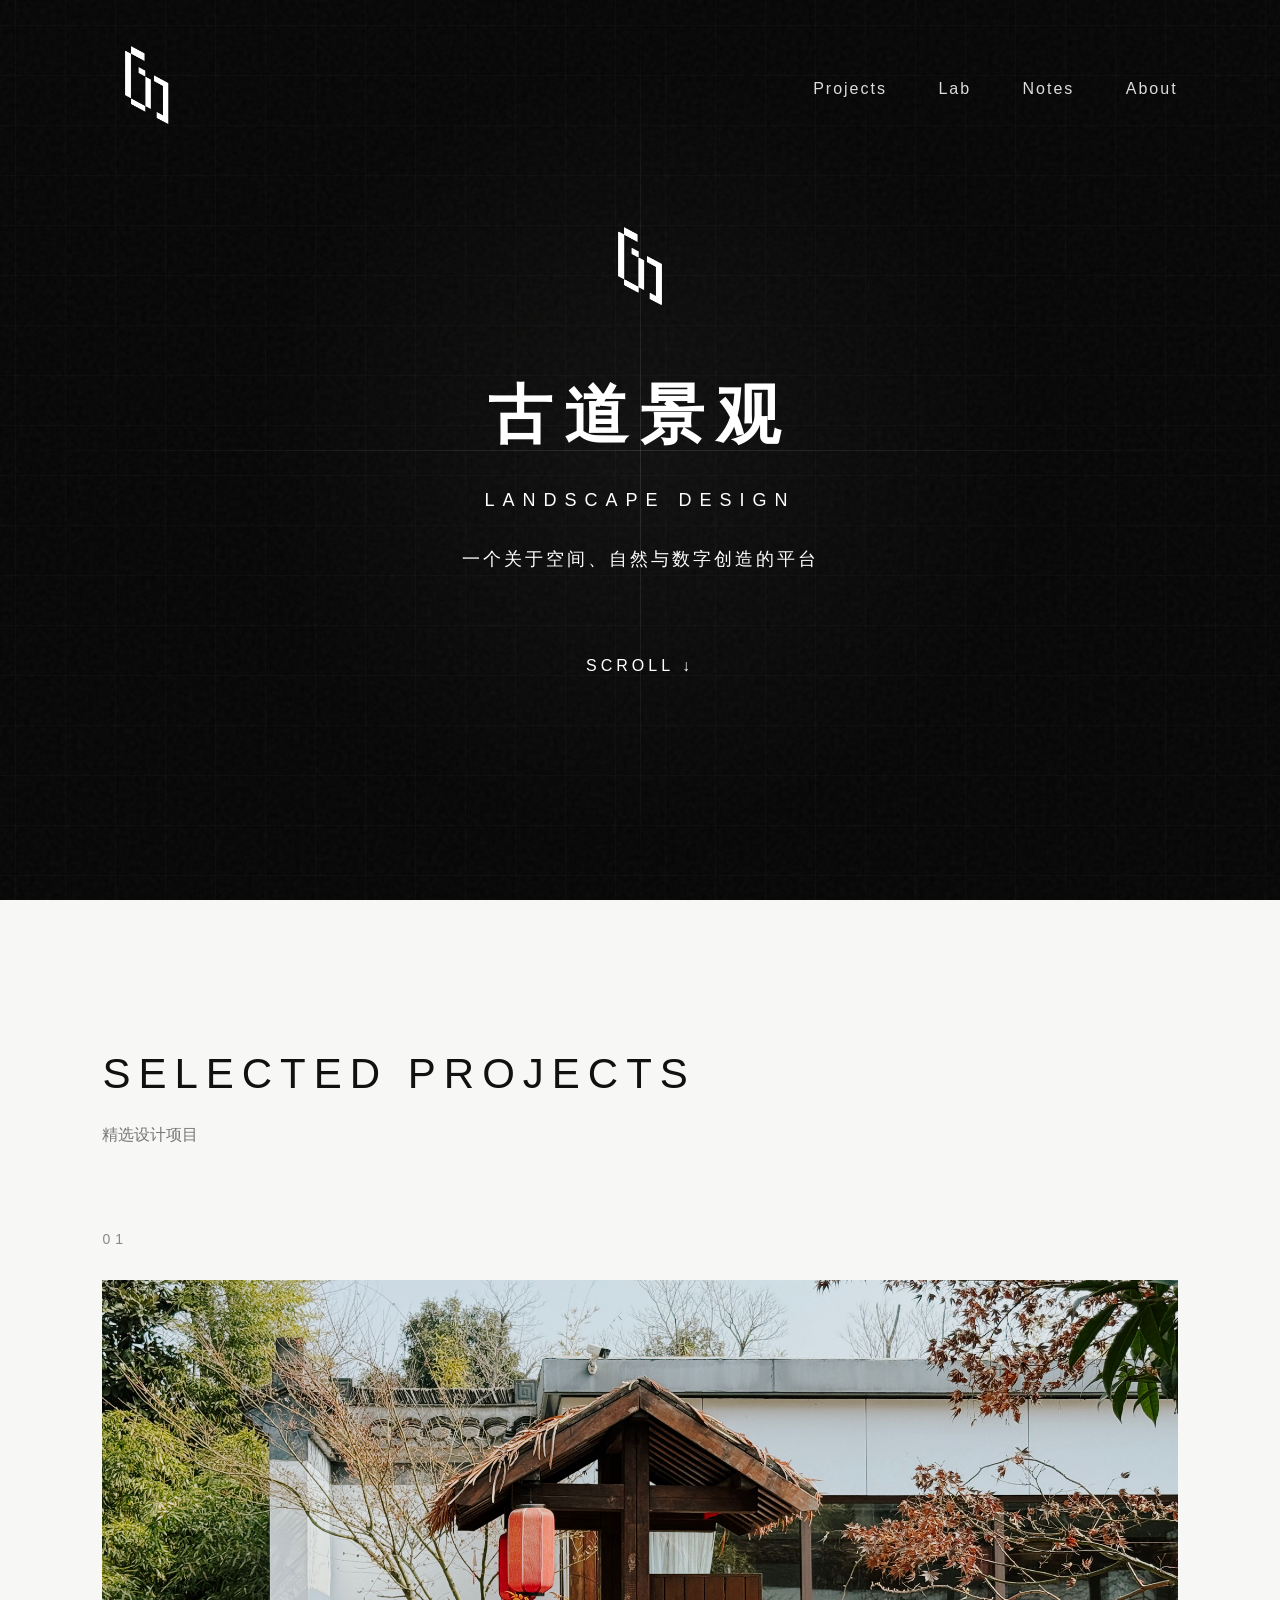
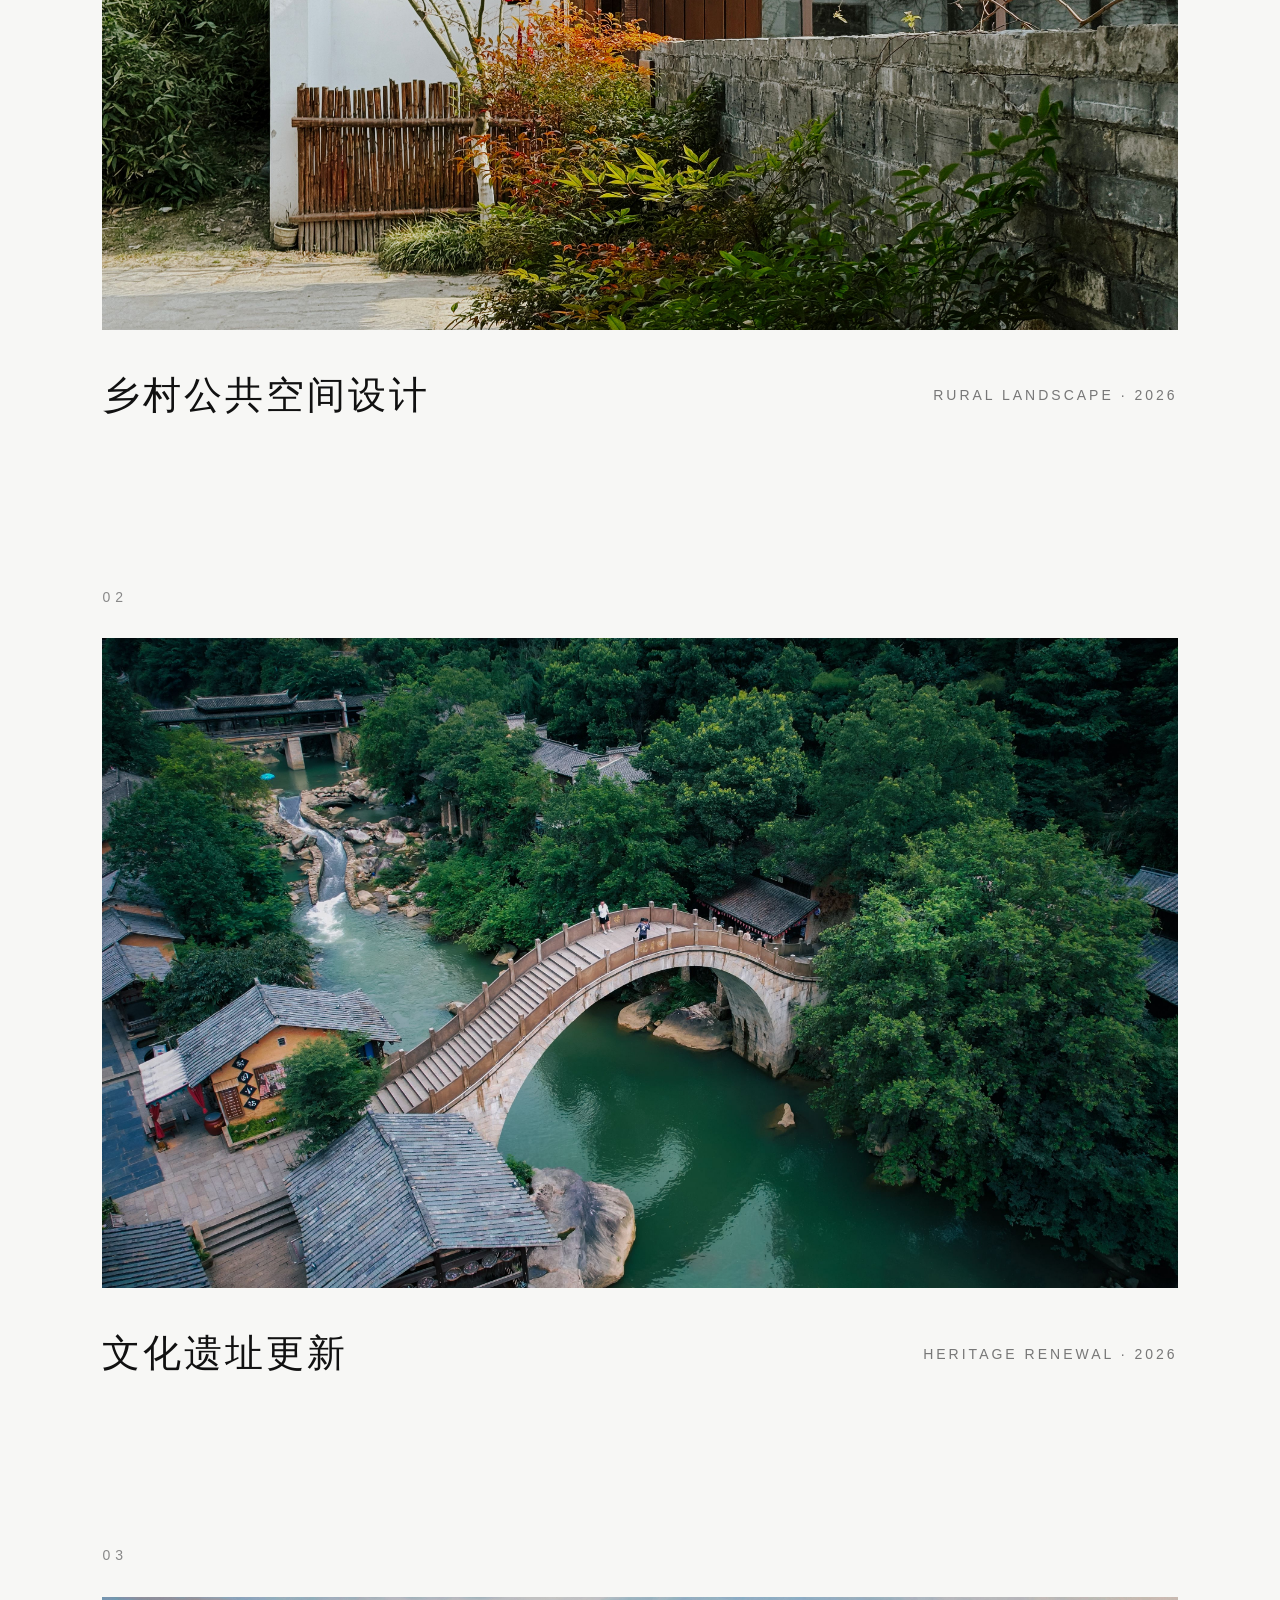
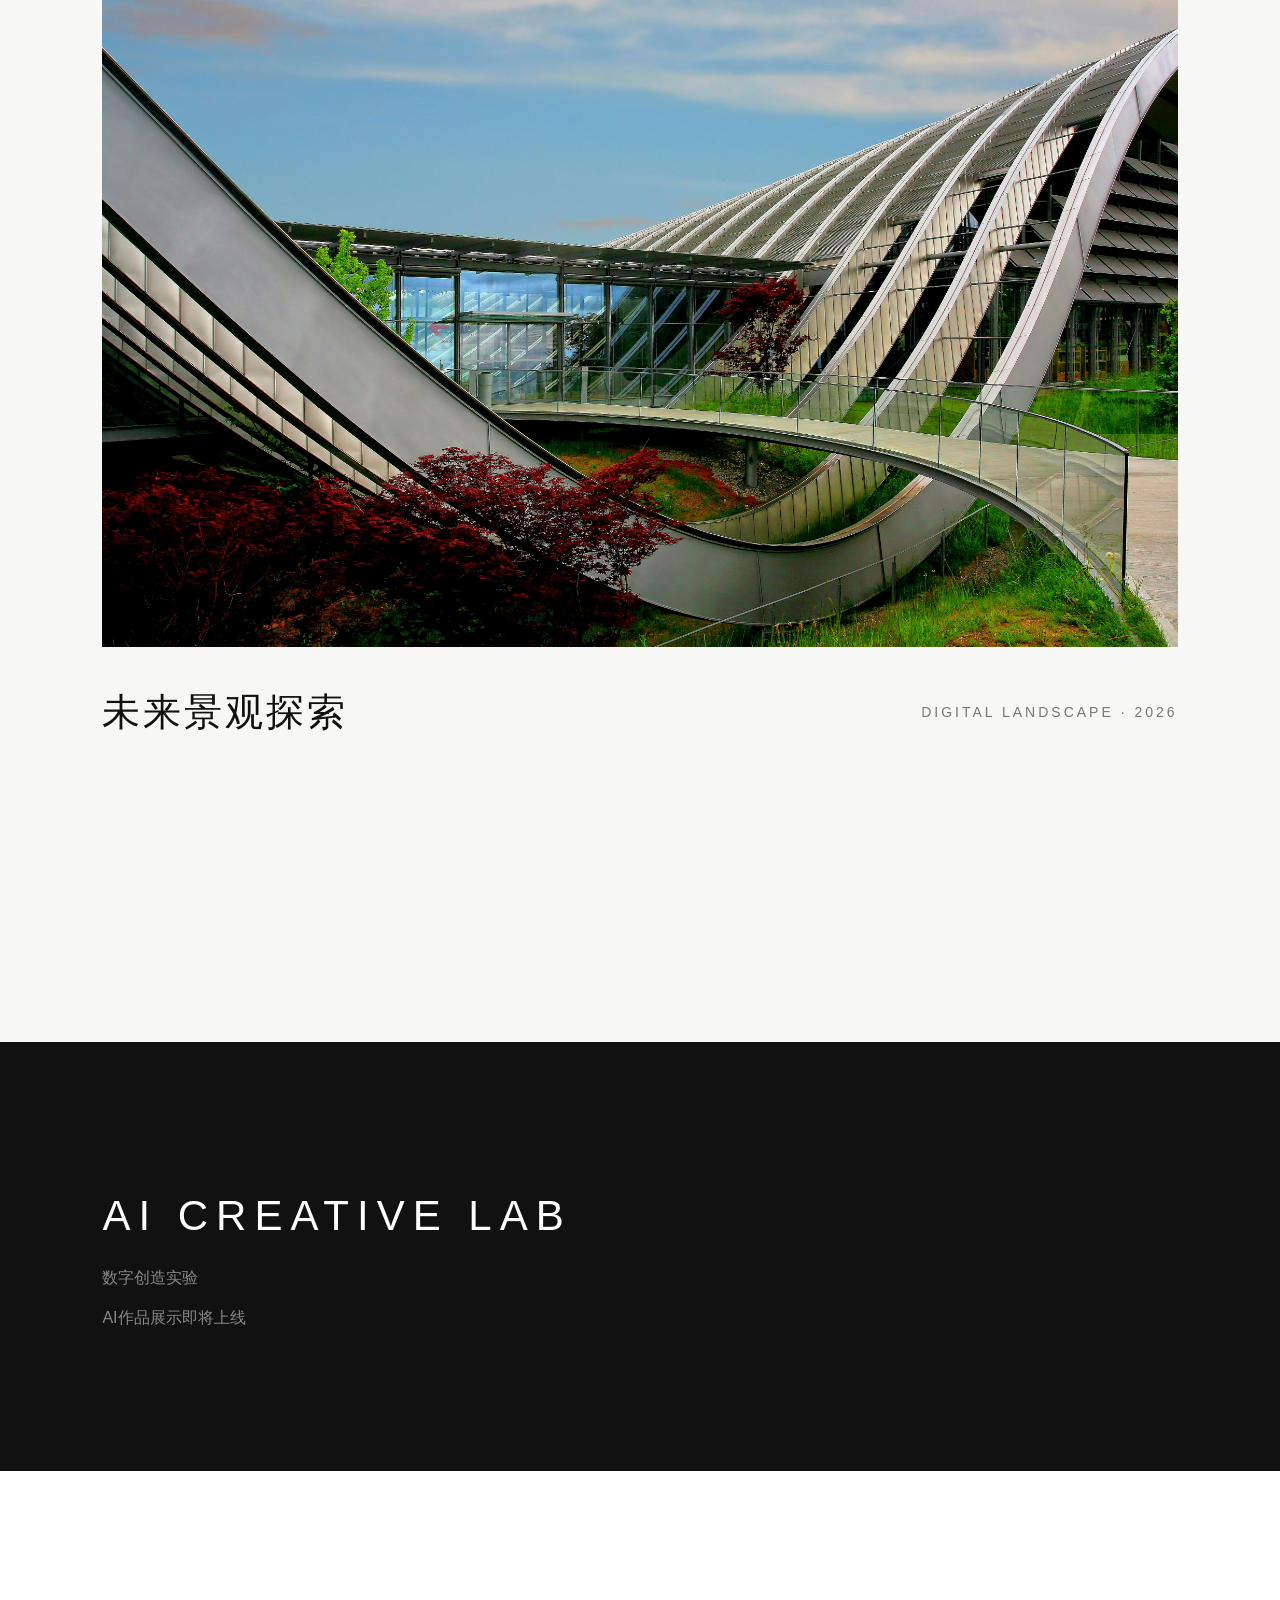
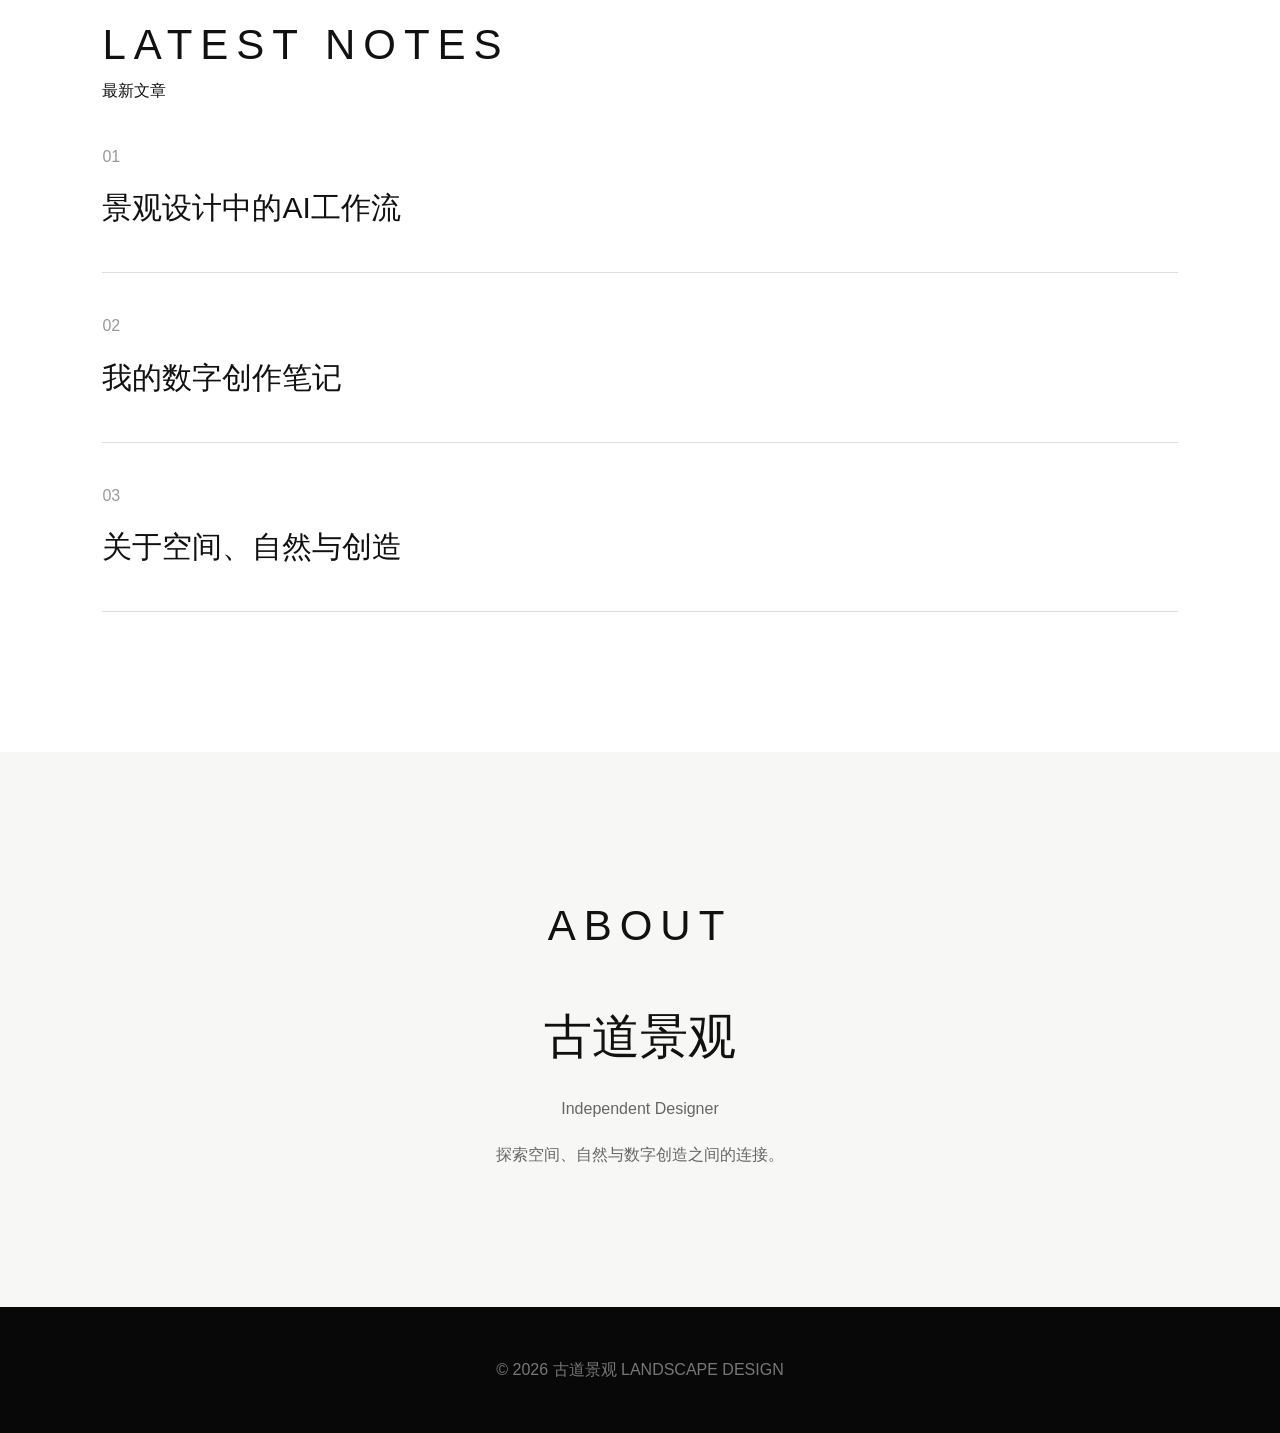
==== index.html @ bac1fa2c "Add files via upload" ====
<!DOCTYPE html>
<html lang="zh-CN">

<head>

<meta charset="UTF-8">
<meta name="viewport" content="width=device-width, initial-scale=1.0">

<title>古道景观 | LANDSCAPE DESIGN</title>

<meta name="description" content="一个关于空间、自然与数字创造的平台">

<link rel="stylesheet" href="style.css">

</head>


<body>


<header class="top-nav" id="navbar">

<div class="logo-small">
<img src="assets/logo.png">
</div>


<nav>

<a href="#projects">
Projects
</a>

<a href="#lab">
Lab
</a>

<a href="#blog">
Notes
</a>

<a href="#about">
About
</a>

</nav>

</header>



<!-- 首页 -->

<section class="hero">


<div class="hero-bg">
    <!-- 增加两条代表“空间尺度与建筑图纸”的极细十字对齐线 -->
    <div class="arch-line-x"></div>
    <div class="arch-line-y"></div>
</div>


<div class="hero-content">


<img class="hero-logo"
src="assets/logo.png">


<h1>
古道景观
</h1>


<div class="english">
LANDSCAPE DESIGN
</div>


<p>
一个关于空间、自然与数字创造的平台
</p>


<div class="scroll">
SCROLL ↓
</div>


</div>


</section>





<!-- 项目 -->


<section class="projects" id="projects">


<div class="title">

<h2>
SELECTED PROJECTS
</h2>

<p>
精选设计项目
</p>

</div>



<div class="project-list">



<!-- 项目01 -->

<div class="project">


<div class="project-number">

01

</div>



<div class="project-image">

<img src="assets/project01.jpg">

</div>



<div class="project-info">


<h3>
乡村公共空间设计
</h3>


<p>
RURAL LANDSCAPE · 2026
</p>


</div>


</div>






<!-- 项目02 -->


<div class="project">


<div class="project-number">

02

</div>



<div class="project-image">

<img src="assets/project02.jpg">

</div>



<div class="project-info">


<h3>
文化遗址更新
</h3>


<p>
HERITAGE RENEWAL · 2026
</p>


</div>


</div>







<!-- 项目03 -->


<div class="project">


<div class="project-number">

03

</div>



<div class="project-image">

<img src="assets/project03.jpg">

</div>



<div class="project-info">


<h3>
未来景观探索
</h3>


<p>
DIGITAL LANDSCAPE · 2026
</p>


</div>


</div>



</div>


</section>







<!-- AI -->


<section class="lab reveal" id="lab">


<h2>
AI CREATIVE LAB
</h2>


<p>
数字创造实验
</p>



<div class="gallery">

<p>
AI作品展示即将上线
</p>

</div>



</section>








<!-- BLOG -->


<section class="blog reveal" id="blog">


<h2>
LATEST NOTES
</h2>


<p>
最新文章
</p>




<div class="post">

<span>
01
</span>

<h3>
景观设计中的AI工作流
</h3>

</div>





<div class="post">

<span>
02
</span>

<h3>
我的数字创作笔记
</h3>

</div>





<div class="post">

<span>
03
</span>

<h3>
关于空间、自然与创造
</h3>

</div>



</section>










<!-- ABOUT -->


<section class="about reveal" id="about">


<h2>
ABOUT
</h2>


<h3>
古道景观
</h3>


<p>
Independent Designer
</p>


<p>
探索空间、自然与数字创造之间的连接。
</p>


</section>







<footer>

© 2026 古道景观 LANDSCAPE DESIGN

</footer>





<script src="script.js"></script>


</body>


</html>
---- style.css ----
*{
margin:0;
padding:0;
box-sizing:border-box;
}


body{

font-family:
"Helvetica Neue",
"Arial",
"Microsoft YaHei",
sans-serif;

color:#111;

line-height:1.6;

}



/* =====================
导航
===================== */


.top-nav{

position:fixed;

top:0;
left:0;

width:100%;

padding:40px 8%;

display:flex;

justify-content:space-between;

align-items:center;

z-index:1000;

transition:.4s ease;

}


.logo-small img{

width:90px;

filter:invert(1);

}


.top-nav nav a{
    color: #ddd;
    text-decoration: none;
    margin-left: 45px;
    font-size: 16px; /* 将字号从 13px 放大到了 16px */
    letter-spacing: 2px; /* 字号变大后，稍微收紧一点字间距会更协调 */
    transition: all 0.3s ease; /* 新增：让颜色切换有一个平滑的过渡动画 */
}

/* 顶部透明背景下的悬停效果 */
.top-nav nav a:hover{
    color: white;
    text-shadow: 0 0 10px rgba(255, 255, 255, 0.6); /* 新增：增加一点轻微的发光效果，让悬停更加明显 */
}

/* === 新增：当前所在版块的高亮样式 === */
.top-nav nav a.active {
    color: white;
    font-weight: 600;
}

/* 当导航栏变成毛玻璃白色背景时，高亮文字需变成深色 */
.top-nav.scrolled nav a.active {
    color: #111;
}
/* ================================ */


/* 滚动玻璃 */
.top-nav.scrolled{
    background: rgba(255,255,255,.75);
    backdrop-filter: blur(15px);
    -webkit-backdrop-filter: blur(15px);
    padding-top: 20px;
    padding-bottom: 20px;
    box-shadow: 0 5px 20px rgba(0,0,0,.08);
}

.top-nav.scrolled .logo-small img{
    filter: none;
}

/* 滚动后（毛玻璃背景）的默认文字颜色 */
.top-nav.scrolled nav a{
    color: #666; /* 稍微调浅一点，为悬停留出对比空间 */
}

/* 新增：滚动后（毛玻璃背景）的专属悬停颜色 */
.top-nav.scrolled nav a:hover{
    color: #000; /* 悬停时变成纯黑色，对比强烈 */
}




/* =====================
Hero
===================== */


.hero{

height:100vh;

position:relative;

display:flex;

align-items:center;

justify-content:center;

text-align:center;

overflow:hidden;

color:white;

}



/* =====================
Hero 背景 (Apple Pro 极简黑质感)
===================== */

.hero-bg {
    position: absolute;
    width: 100%;
    height: 100%;
    background-color: #050505; /* 极其深邃的黑灰底色 */
    
    /* 细线空间网格：极淡的背景坐标网格 */
    background-image: 
        linear-gradient(rgba(255, 255, 255, 0.02) 1px, transparent 1px),
        linear-gradient(90deg, rgba(255, 255, 255, 0.02) 1px, transparent 1px);
    background-size: 50px 50px; 
    background-position: center center;
    z-index: 1;
    overflow: hidden;
}

/* 极淡的噪点纹理 */
.hero-bg::before {
    content: "";
    position: absolute;
    inset: 0;
    background-image: url("data:image/svg+xml,%3Csvg viewBox='0 0 200 200' xmlns='http://www.w3.org/2000/svg'%3E%3Cfilter id='noiseFilter'%3E%3CfeTurbulence type='fractalNoise' baseFrequency='0.85' numOctaves='3' stitchTiles='stitch'/%3E%3C/filter%3E%3Crect width='100%25' height='100%25' filter='url(%23noiseFilter)'/%3E%3C/svg%3E");
    opacity: 0.05; 
    z-index: 2;
    pointer-events: none;
}

/* 极慢的光晕移动 */
.hero-bg::after {
    content: "";
    position: absolute;
    width: 100%;
    height: 100%;
    top: 0;
    left: 0;
    background: radial-gradient(circle at 50% 50%, rgba(255, 255, 255, 0.04), transparent 50%);
    z-index: 3;
    pointer-events: none;
    animation: slowLight 18s ease-in-out infinite alternate;
}

/* 建筑图纸的细线 (横线) */
.arch-line-x {
    position: absolute;
    width: 100%;
    height: 1px;
    top: 50%;
    left: 0;
    background: linear-gradient(90deg, transparent, rgba(255,255,255,0.12) 50%, transparent);
    z-index: 4;
    animation: lineGlow 8s ease-in-out infinite alternate;
}

/* 建筑图纸的细线 (竖线) */
.arch-line-y {
    position: absolute;
    width: 1px;
    height: 100%;
    top: 0;
    left: 50%;
    background: linear-gradient(180deg, transparent, rgba(255,255,255,0.12) 50%, transparent);
    z-index: 4;
    animation: lineGlow 8s ease-in-out infinite alternate-reverse;
}

/* 动画：光晕的缓慢呼吸与位移 */
@keyframes slowLight {
    0% { transform: scale(1) translate(-2%, -2%); opacity: 0.8; }
    100% { transform: scale(1.3) translate(2%, 2%); opacity: 1; }
}

/* 动画：十字线的微微闪烁 */
@keyframes lineGlow {
    0% { opacity: 0.2; }
    100% { opacity: 1; }
}


/* =====================
下面是你原本保留的文字和内容样式 (原封不动)
===================== */

.hero-content {
    position: relative;
    z-index: 10; /* 这里我稍微把层级调高到了10，确保文字一定在网格和十字线上方 */
}

.hero-logo {
    width: 90px;
    margin-bottom: 25px;
    filter: brightness(0) invert(1);
    animation: fadeUp 1.5s ease;
}

.hero h1 {
    font-size: 64px;
    letter-spacing: 12px;
    margin: 20px 0;
    animation: fadeUp 1.5s ease .3s both;
}

.english {
    font-size: 18px;
    letter-spacing: 8px;
    animation: fadeUp 1.5s ease .6s both;
}

.hero p {
    font-size: 18px;
    letter-spacing: 3px;
    margin-top: 30px;
    animation: fadeUp 1.5s ease .9s both;
}

.scroll {
    margin-top: 80px;
    letter-spacing: 4px;
    animation: fadeUp 1.5s ease 1.2s both;
}



@keyframes fadeUp{

from{

opacity:0;

transform:translateY(40px);

}

to{

opacity:1;

transform:translateY(0);

}

}





/* =====================
项目
===================== */

.projects{
background:#f7f7f5;
padding:140px 8%;
}

.title{
margin-bottom:80px;
}

.title h2{
font-size:42px;
font-weight:300;
letter-spacing:8px;
}

.title p{
margin-top:15px;
color:#777;
}

/* 单列高级作品展示 */

.project-list{
display:block;
}

.project{
margin-bottom:160px;
overflow:hidden;
}

.project-number{
font-size:14px;
letter-spacing:5px;
color:#888;
margin-bottom:30px;
}

/* 
💡 修改：滚动浮现动画现在应用于图片的父容器 `.project-image`，
不再直接应用于 `img`。这能让动画逻辑分开。
*/
.project-image{
height:650px;
overflow:hidden;
border-radius:0; /* 保持硬朗的设计，如果需要丝滑边缘可以加比如 8px */
/* 安全动画初始状态（从下浮现） */
transform:translateY(40px);
/* 滚动进入浮现的过渡时间，可以保持 1s */
transition:transform 1s ease;
}

/* 
💡 核心新增：专门用于鼠标悬停放大的图片设置
*/
.project-image img {
width: 100%;
height: 100%;
object-fit: cover;
display: block;
/* 用于鼠标悬停放大的默认状态 */
transform: scale(1);
/* 
🔥 丝滑的关键在这里：
1. 使用 0.4s 的过渡时间，比滚动动画快，更符合交互感。
2. cubic-bezier(0.16, 1, 0.3, 1) 是一个非常平滑、优雅的贝塞尔曲线，
移入和移出时都会应用这个丝滑的过渡。
*/
transition: transform 0.4s cubic-bezier(0.16, 1, 0.3, 1);
}

/* 
💡 修改：鼠标移入效果。专门用于放大图片，不改变 translateY 状态。
*/
.project:hover .project-image img {
/* 将稍微放大倍数从 1.05 增加到 1.1，让效果更清晰且依然优雅 */
transform: scale(1.1);
}

.project-info{
margin-top:35px;
display:flex;
justify-content:space-between;
align-items:center;
}

.project-info h3{
font-size:38px;
font-weight:300;
letter-spacing:3px;
/* 动画 */
opacity:0;
transform:translateY(30px);
transition:all .8s ease .2s;
}

.project-info p{
font-size:14px;
letter-spacing:3px;
color:#777;
/* 动画 */
opacity:0;
transform:translateY(20px);
transition:all .8s ease .4s;
}

/* 
💡 修改：滚动出现动画，现在应用于父级图片容器 `.project-image`
*/
.project.show .project-image {
transform:translateY(0);
}

.project.show h3,
.project.show p{
opacity:1;
transform:translateY(0);
}





/* =====================
AI
===================== */


.lab{

background:#111;

color:white;

padding:140px 8%;

}



.lab h2,
.blog h2,
.about h2{

font-size:42px;

font-weight:300;

letter-spacing:8px;

}


.lab p{

color:#888;

margin-top:15px;

}




/* =====================
BLOG
===================== */


.blog{

padding:140px 8%;

}


.post {
    padding: 40px 0;
    border-bottom: 1px solid #ddd;
    transition: all 0.4s cubic-bezier(0.16, 1, 0.3, 1); /* 添加顺滑的过渡效果 */
    cursor: pointer;
    position: relative;
}

/* 鼠标悬停时的整体效果：轻微右移、背景变灰、底边框加深 */
.post:hover {
    padding-left: 25px;
    background: #fafafa;
    border-bottom-color: #111; 
}

.post span {
    color: #999;
    transition: color 0.3s ease;
}

.post h3 {
    margin-top: 15px;
    font-size: 30px;
    font-weight: 300;
    transition: all 0.3s ease;
}

/* 悬停时数字和标题的颜色加深，标题产生轻微位移 */
.post:hover span {
    color: #111;
}

.post:hover h3 {
    color: #333;
    transform: translateX(5px);
}



/* =====================
ABOUT
===================== */


.about{

background:#f7f7f5;

padding:140px 20px;

text-align:center;

}



.about h3{

margin-top:40px;

font-size:48px;

font-weight:300;

}



.about p{

margin-top:20px;

color:#666;

}





footer{

background:#080808;

color:#777;

padding:50px;

text-align:center;

}






/* =====================
手机
===================== */


@media(max-width:900px){


.top-nav{

padding:25px 5%;

}


.top-nav nav a{

margin-left:15px;

}


.project-image{

height:400px;

}



.project-info{

display:block;

}



.project-info h3{

font-size:28px;

margin-bottom:15px;

}



.hero h1{

font-size:38px;

}


.title h2,
.lab h2,
.blog h2,
.about h2{

font-size:30px;

}


}

html {
    scroll-behavior: smooth;
}
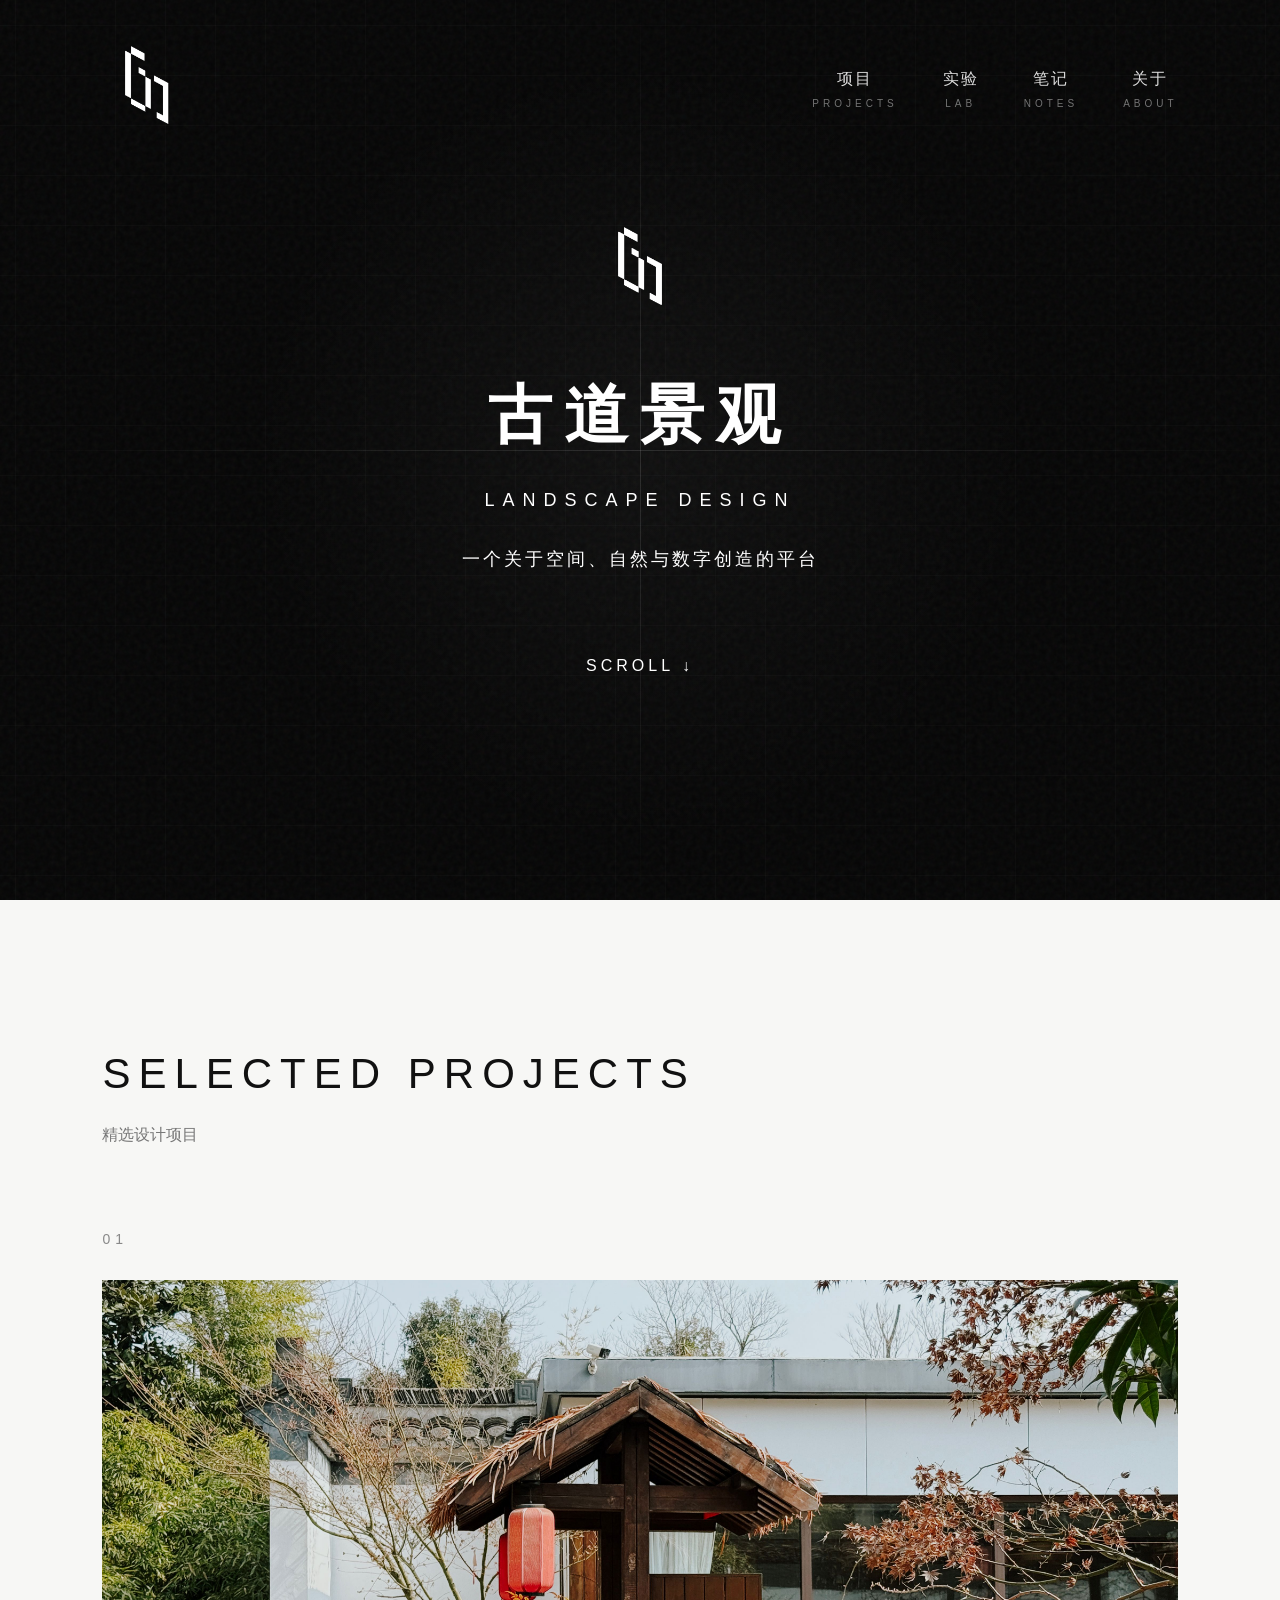
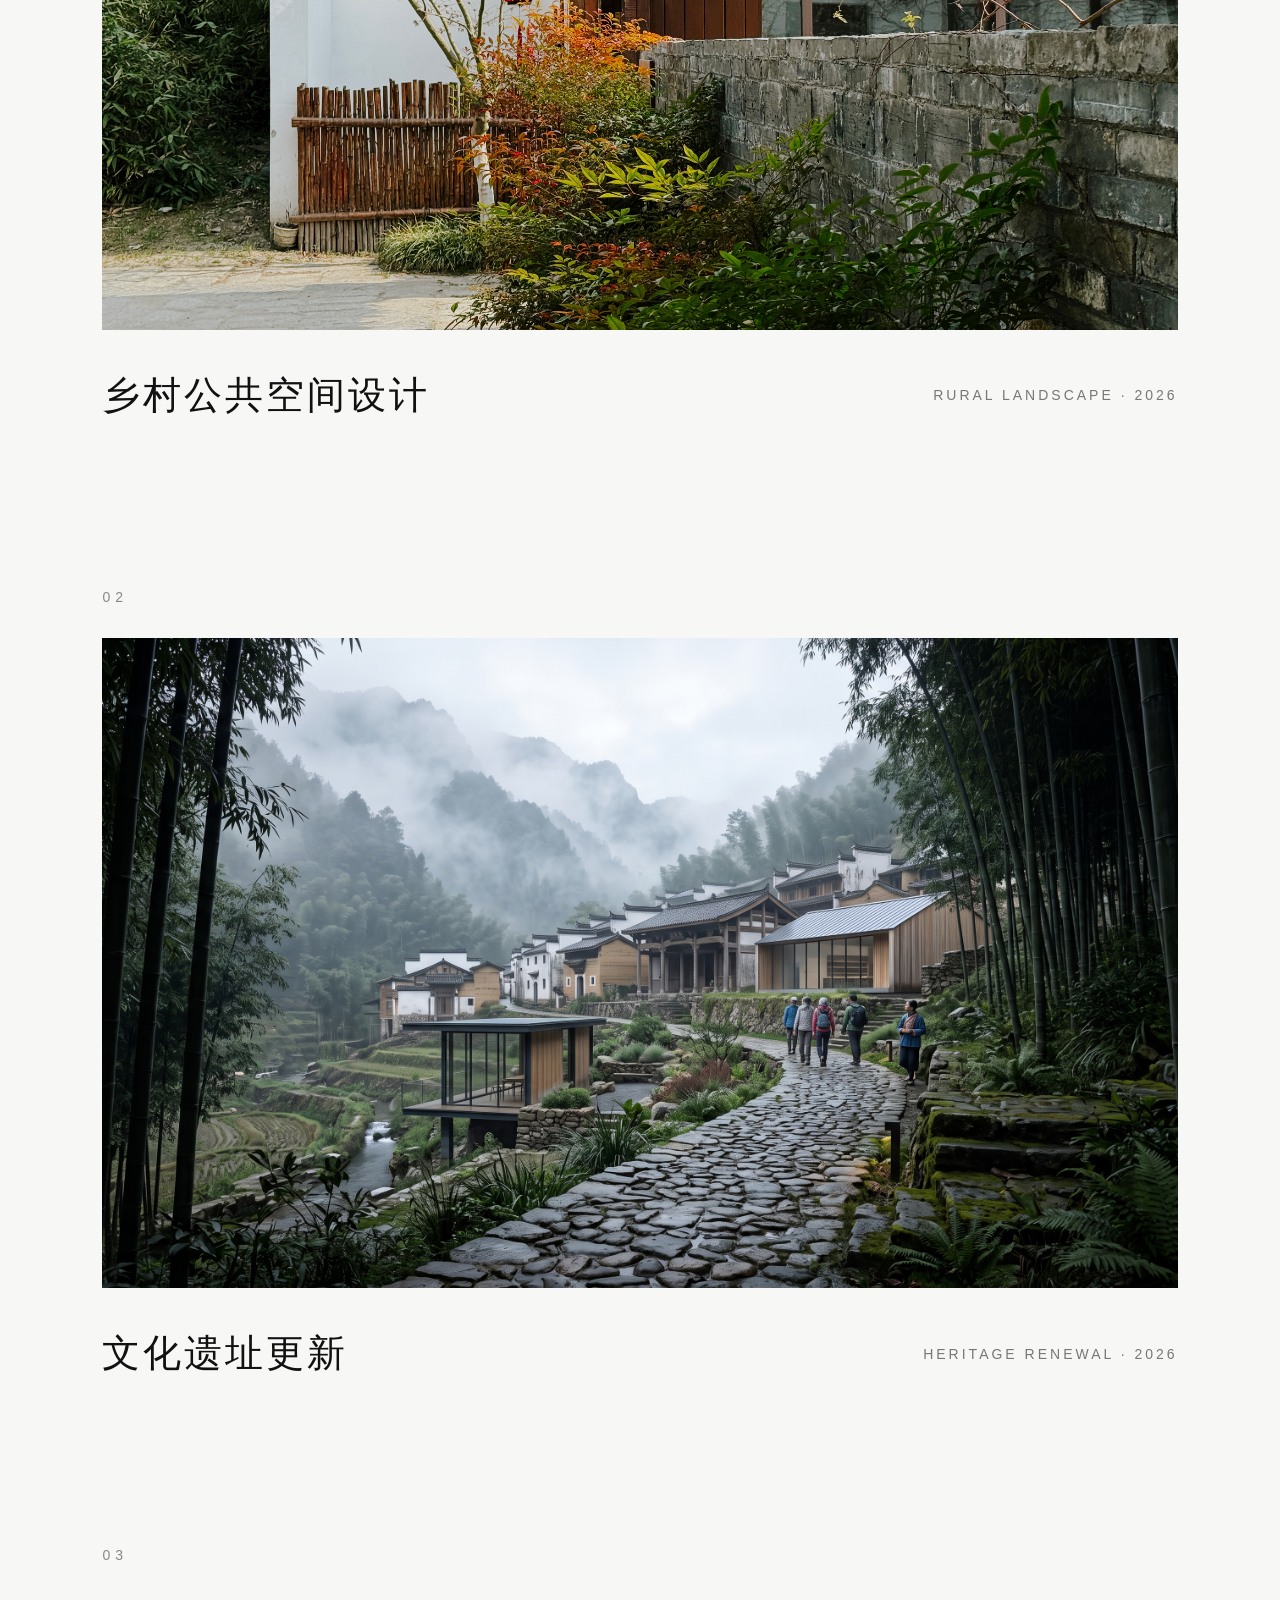
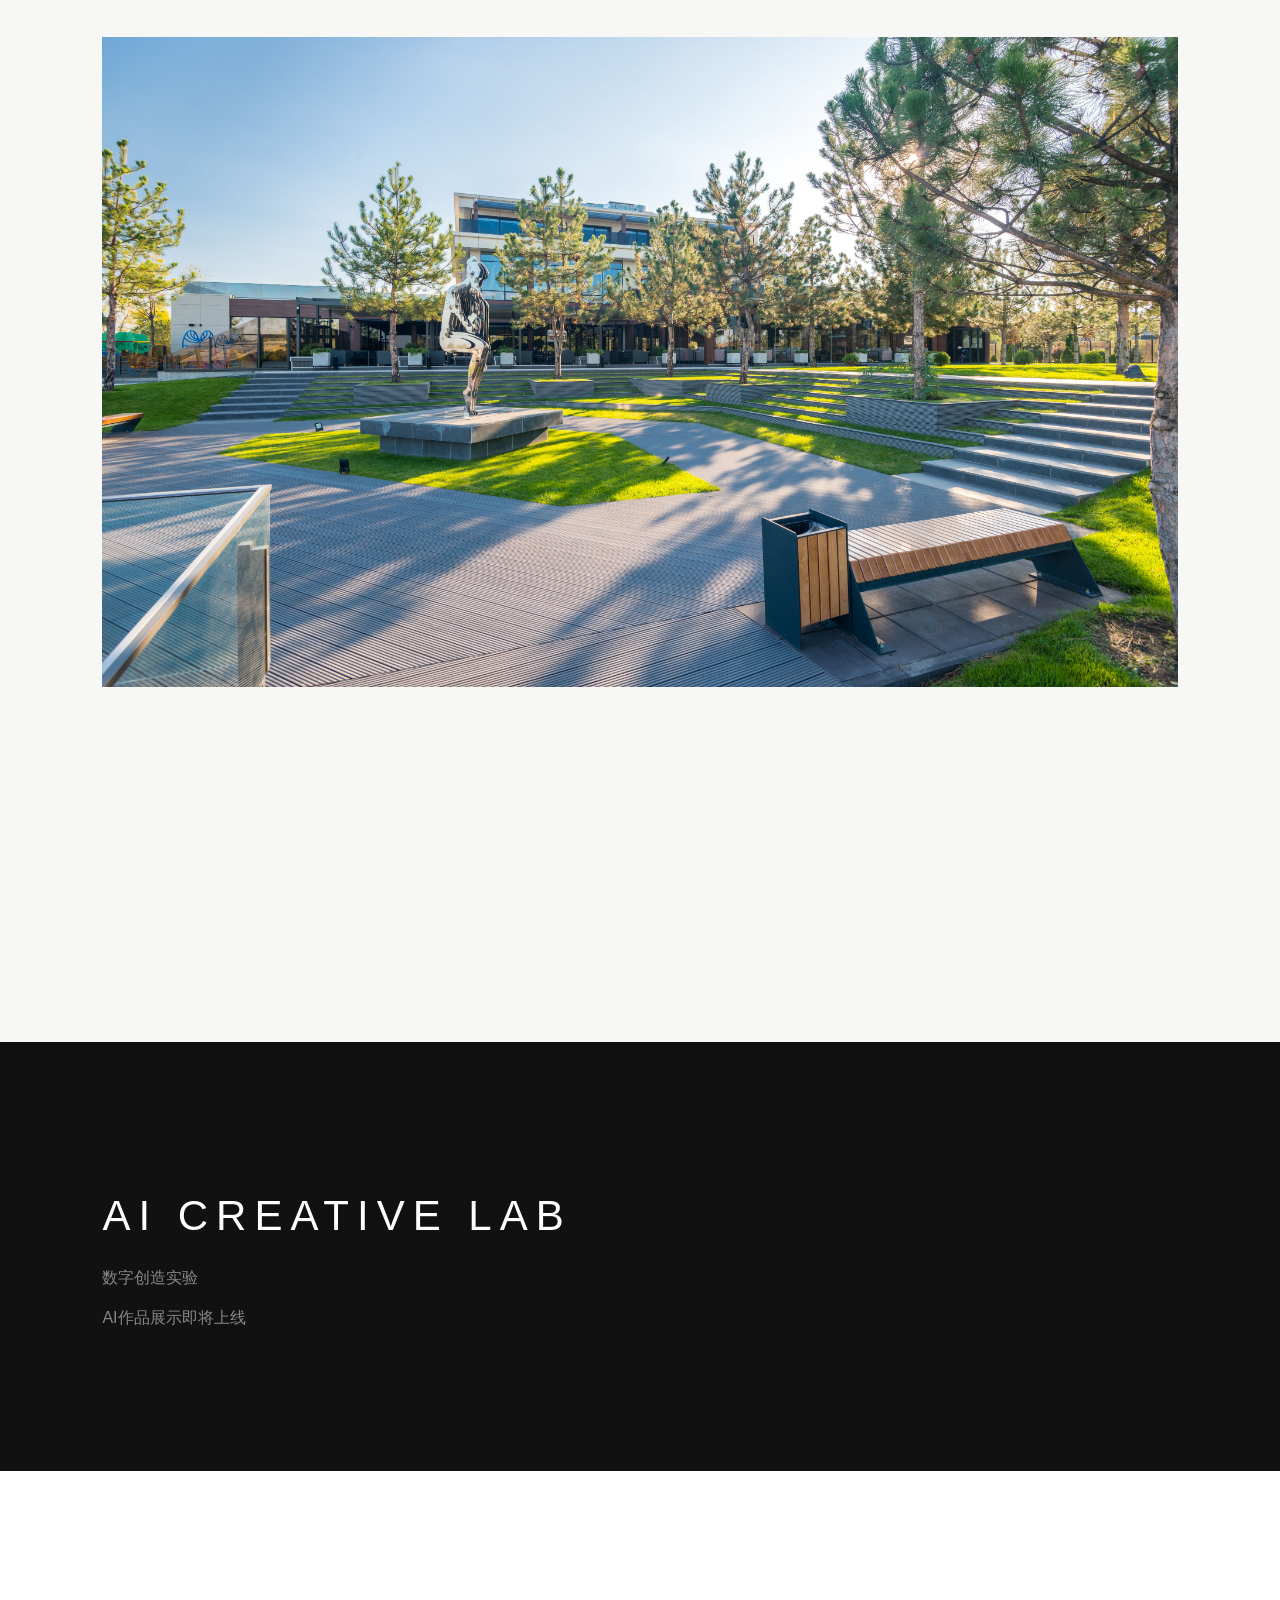
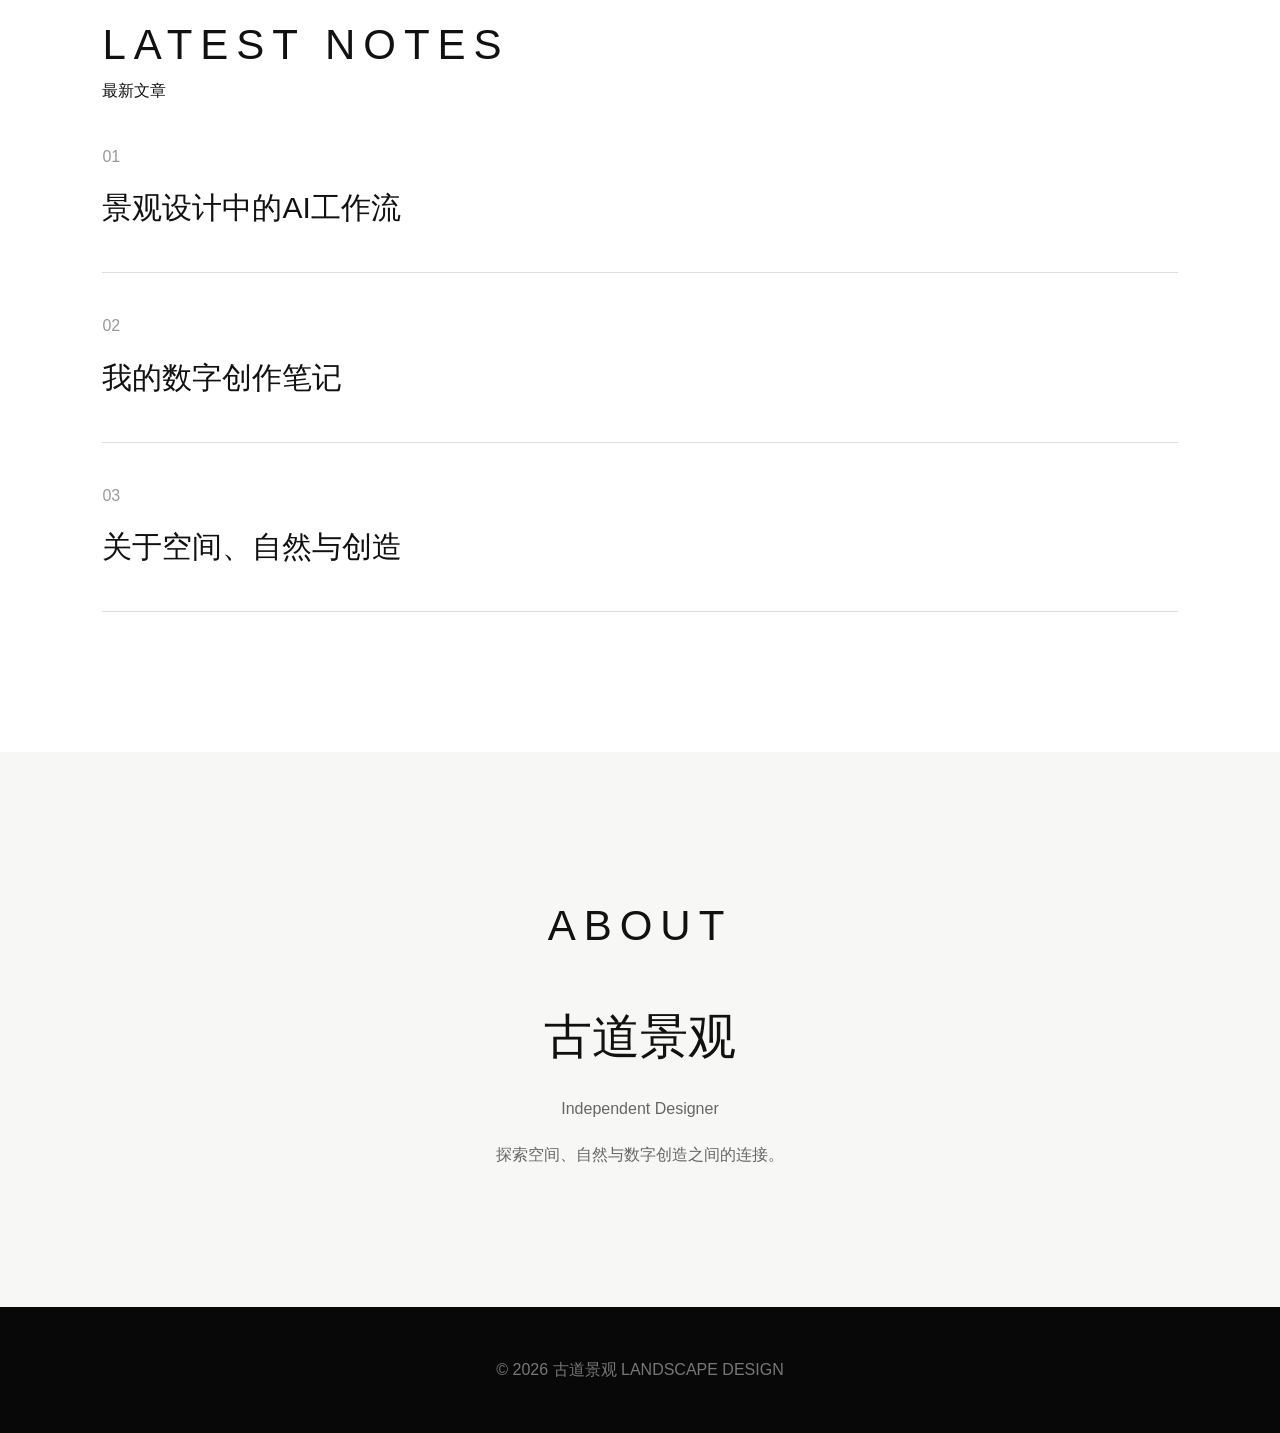
==== commit 8c296b38: "Add files via upload" ====
--- a/index.html
+++ b/index.html
@@ -24,23 +24,26 @@
 <img src="assets/logo.png">
 </div>
 
-
 <nav>
 
-<a href="#projects">
-Projects
+<a href="#projects" class="nav-item">
+    <span class="nav-cn">项目</span>
+    <span class="nav-en">PROJECTS</span>
 </a>
 
-<a href="#lab">
-Lab
+<a href="#lab" class="nav-item">
+    <span class="nav-cn">实验</span>
+    <span class="nav-en">LAB</span>
 </a>
 
-<a href="#blog">
-Notes
+<a href="#blog" class="nav-item">
+    <span class="nav-cn">笔记</span>
+    <span class="nav-en">NOTES</span>
 </a>
 
-<a href="#about">
-About
+<a href="#about" class="nav-item">
+    <span class="nav-cn">关于</span>
+    <span class="nav-en">ABOUT</span>
 </a>
 
 </nav>
--- a/style.css
+++ b/style.css
@@ -20,75 +20,96 @@
 }
 
 
-
 /* =====================
 导航
 ===================== */
 
-
-.top-nav{
-
-position:fixed;
-
-top:0;
-left:0;
-
-width:100%;
-
-padding:40px 8%;
-
-display:flex;
-
-justify-content:space-between;
-
-align-items:center;
-
-z-index:1000;
-
-transition:.4s ease;
-
-}
-
-
-.logo-small img{
-
-width:90px;
-
-filter:invert(1);
-
-}
-
-
-.top-nav nav a{
-    color: #ddd;
+.top-nav {
+    position: fixed;
+    top: 0;
+    left: 0;
+    width: 100%;
+    padding: 40px 8%;
+    display: flex;
+    justify-content: space-between;
+    align-items: center;
+    z-index: 1000;
+    transition: .4s ease;
+}
+
+.logo-small img {
+    width: 90px;
+    filter: invert(1);
+}
+
+/* 导航容器 */
+.top-nav nav {
+    display: flex;
+    align-items: center;
+}
+
+/* 1. 链接变成上下排列的小盒子 */
+.top-nav nav a.nav-item {
+    display: flex;
+    flex-direction: column;
+    align-items: center;
     text-decoration: none;
     margin-left: 45px;
-    font-size: 16px; /* 将字号从 13px 放大到了 16px */
-    letter-spacing: 2px; /* 字号变大后，稍微收紧一点字间距会更协调 */
-    transition: all 0.3s ease; /* 新增：让颜色切换有一个平滑的过渡动画 */
-}
-
-/* 顶部透明背景下的悬停效果 */
-.top-nav nav a:hover{
+    gap: 4px; /* 中英文的上下间距 */
+    transition: transform 0.3s ease;
+}
+
+/* 2. 中文样式 */
+.nav-cn {
+    color: #ddd;
+    font-size: 16px;
+    letter-spacing: 2px;
+    transition: color 0.3s ease, text-shadow 0.3s ease;
+}
+
+/* 3. 英文样式 */
+.nav-en {
+    color: #ddd;
+    font-size: 10px;
+    opacity: 0.5;
+    text-transform: uppercase;
+    letter-spacing: 4px;
+    font-family: Arial, sans-serif;
+    transition: color 0.3s ease, opacity 0.3s ease;
+}
+
+/* 4. 默认透明背景下的悬停交互 (微微上浮 + 亮起) */
+.top-nav nav a.nav-item:hover {
+    transform: translateY(-3px); 
+}
+
+.top-nav nav a.nav-item:hover .nav-cn {
     color: white;
-    text-shadow: 0 0 10px rgba(255, 255, 255, 0.6); /* 新增：增加一点轻微的发光效果，让悬停更加明显 */
-}
-
-/* === 新增：当前所在版块的高亮样式 === */
-.top-nav nav a.active {
+    text-shadow: 0 0 10px rgba(255, 255, 255, 0.6);
+}
+
+.top-nav nav a.nav-item:hover .nav-en {
+    color: white;
+    opacity: 1;
+}
+
+/* 5. 默认透明背景下的当前版块高亮 */
+.top-nav nav a.nav-item.active .nav-cn {
     color: white;
     font-weight: 600;
 }
 
-/* 当导航栏变成毛玻璃白色背景时，高亮文字需变成深色 */
-.top-nav.scrolled nav a.active {
-    color: #111;
-}
-/* ================================ */
-
-
-/* 滚动玻璃 */
-.top-nav.scrolled{
+.top-nav nav a.nav-item.active .nav-en {
+    color: white;
+    opacity: 0.9;
+}
+
+
+/* ================================ 
+   滚动后的毛玻璃状态 
+================================ */
+
+.top-nav.scrolled {
     background: rgba(255,255,255,.75);
     backdrop-filter: blur(15px);
     -webkit-backdrop-filter: blur(15px);
@@ -97,20 +118,32 @@
     box-shadow: 0 5px 20px rgba(0,0,0,.08);
 }
 
-.top-nav.scrolled .logo-small img{
+.top-nav.scrolled .logo-small img {
     filter: none;
 }
 
-/* 滚动后（毛玻璃背景）的默认文字颜色 */
-.top-nav.scrolled nav a{
-    color: #666; /* 稍微调浅一点，为悬停留出对比空间 */
-}
-
-/* 新增：滚动后（毛玻璃背景）的专属悬停颜色 */
-.top-nav.scrolled nav a:hover{
-    color: #000; /* 悬停时变成纯黑色，对比强烈 */
-}
-
+/* 滚动后：文字自动变深色以适应白底 */
+.top-nav.scrolled nav a.nav-item .nav-cn {
+    color: #666; 
+}
+
+.top-nav.scrolled nav a.nav-item .nav-en {
+    color: #888; 
+}
+
+/* 滚动后：悬停变成纯黑，且去掉发光 */
+.top-nav.scrolled nav a.nav-item:hover .nav-cn,
+.top-nav.scrolled nav a.nav-item:hover .nav-en {
+    color: #000;
+    text-shadow: none; 
+}
+
+/* 滚动后：当前高亮变成深色 */
+.top-nav.scrolled nav a.nav-item.active .nav-cn,
+.top-nav.scrolled nav a.nav-item.active .nav-en {
+    color: #111;
+    font-weight: 600;
+}
 
 
 
@@ -583,7 +616,7 @@
 }
 
 
-.top-nav nav a{
+.top-nav nav a.nav-item{
 
 margin-left:15px;
 
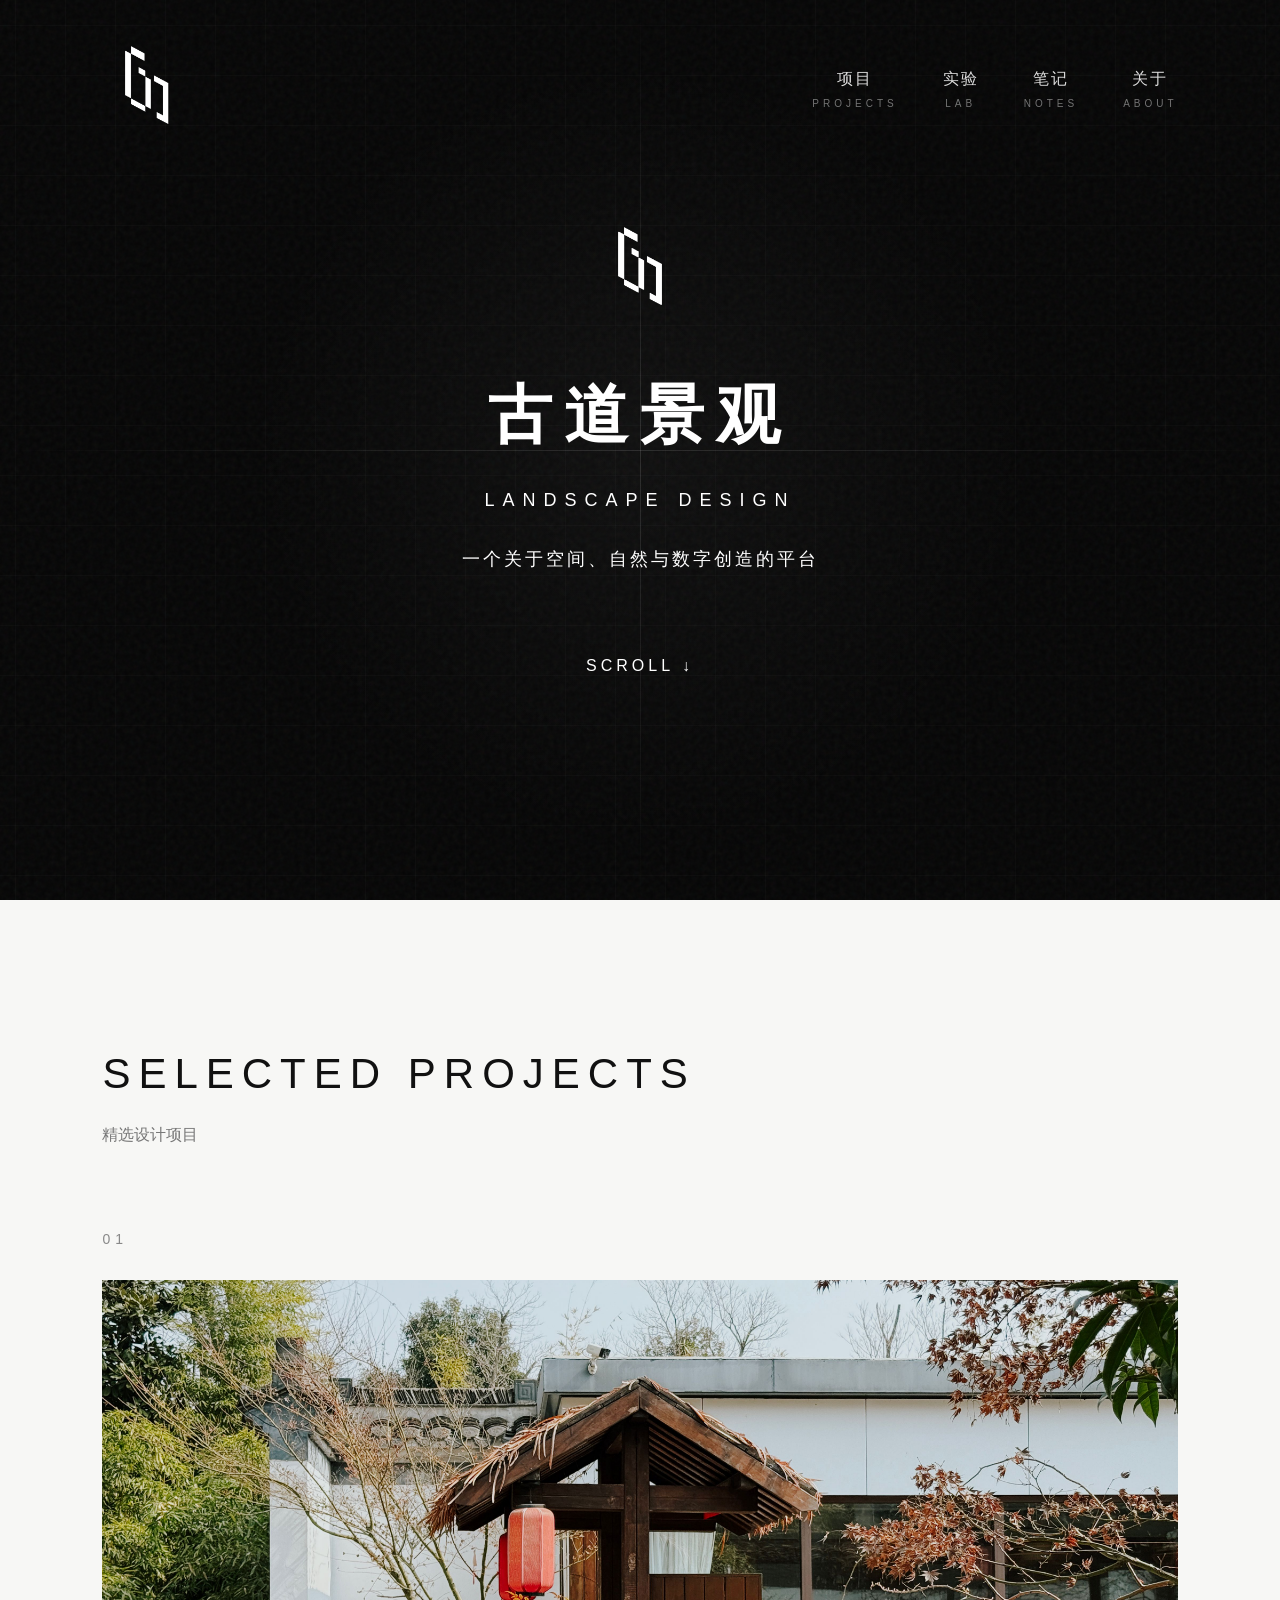
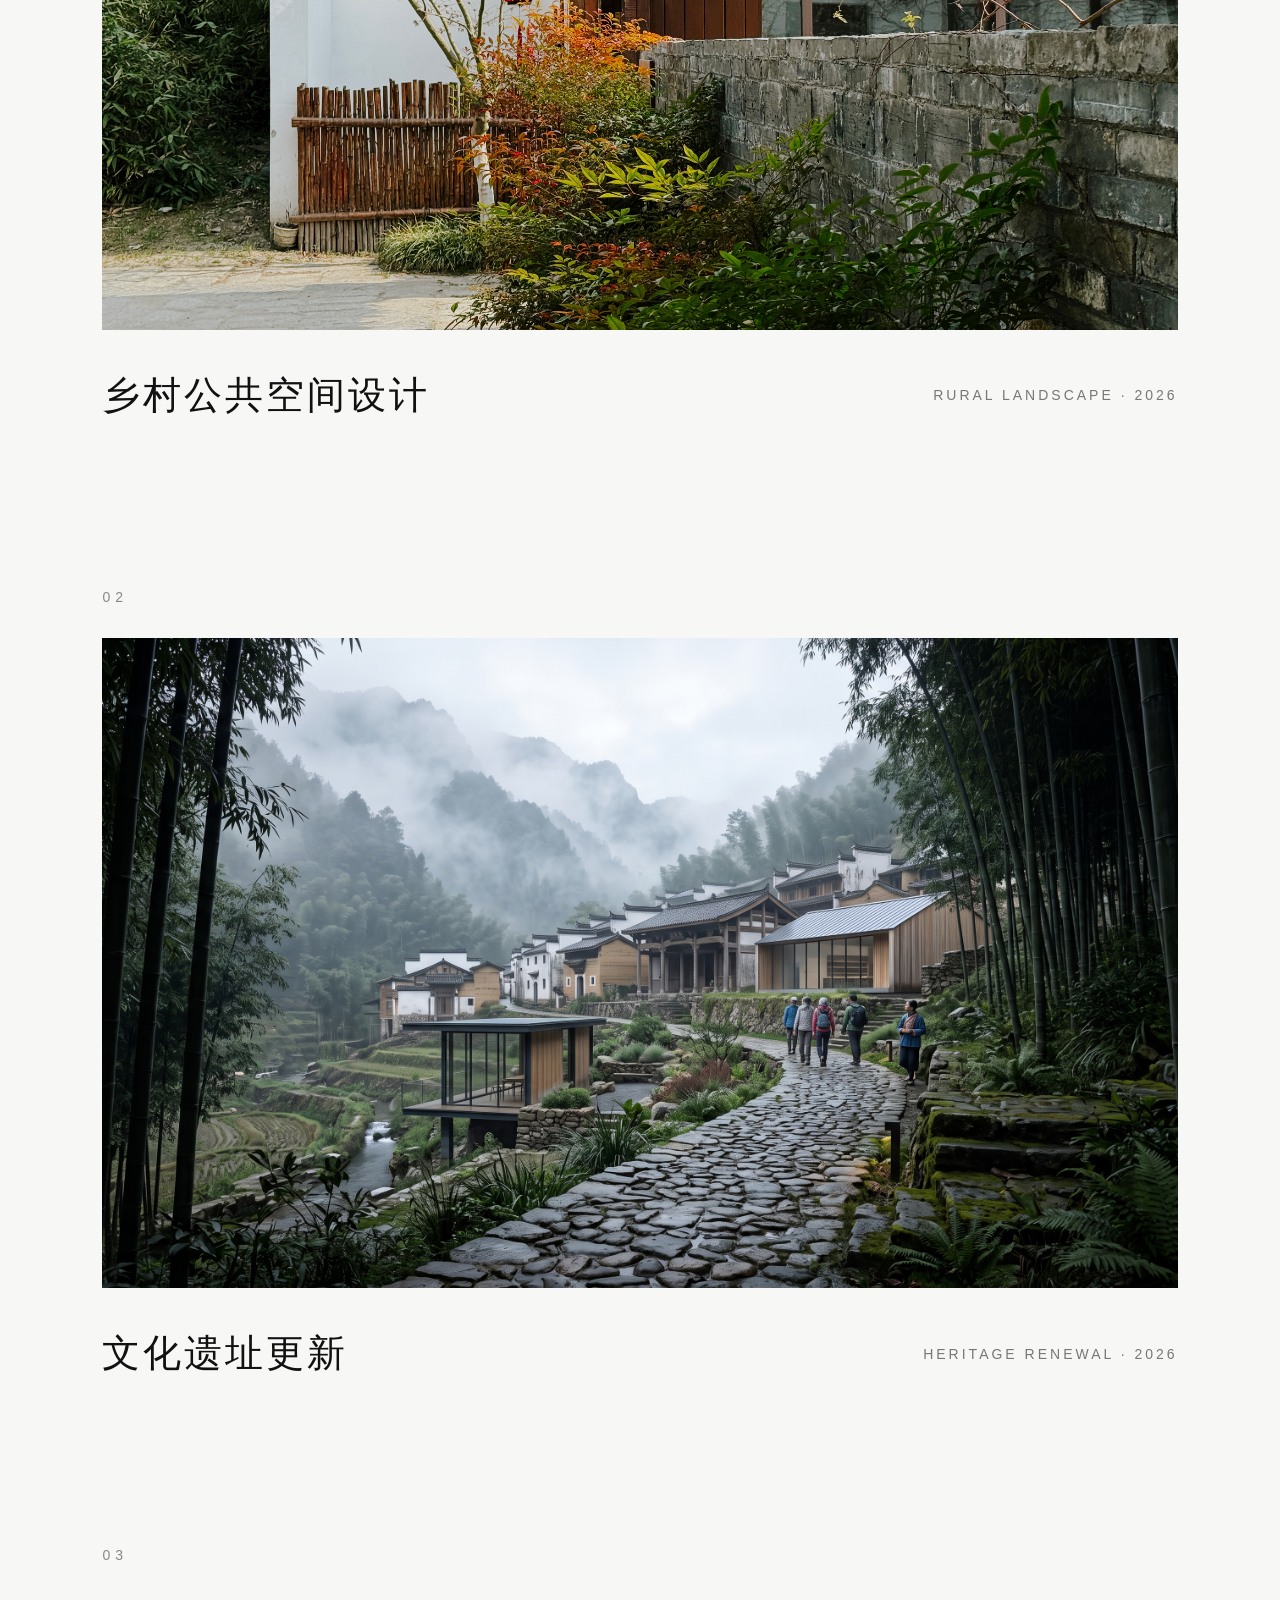
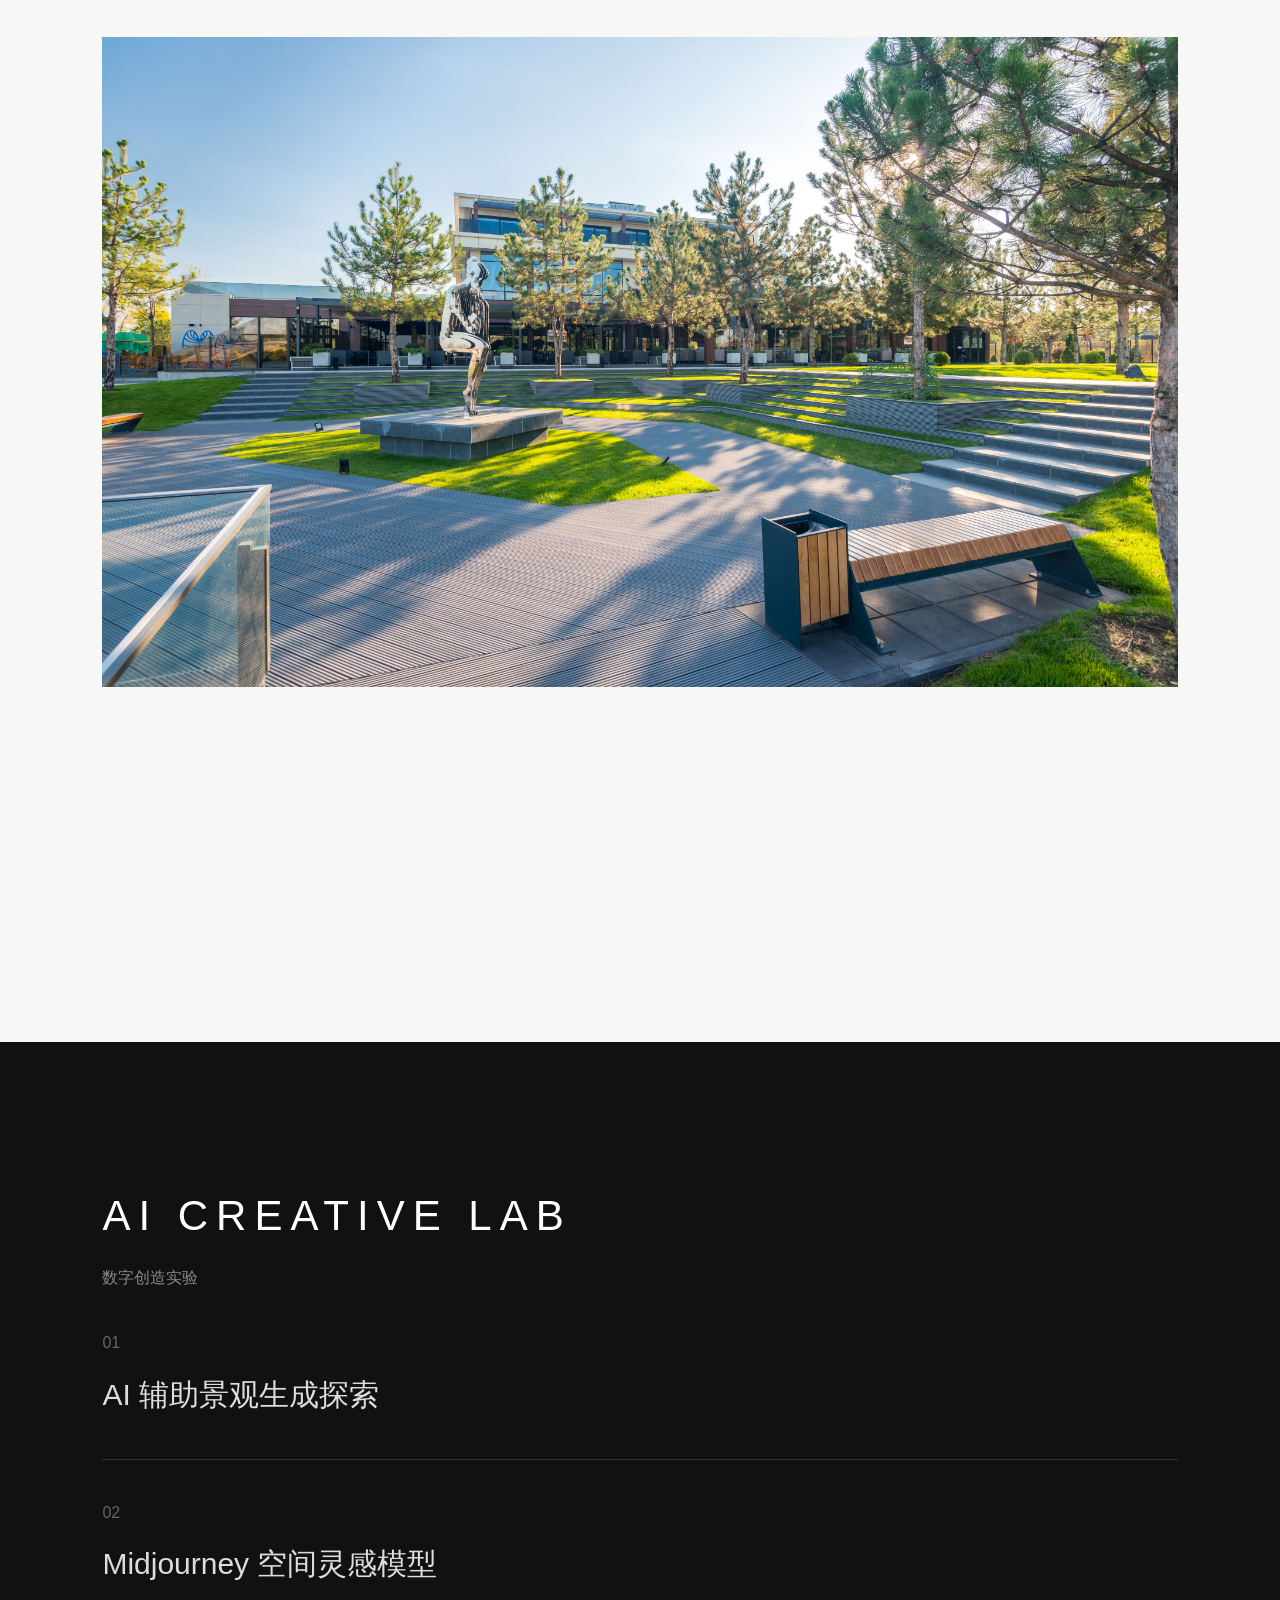
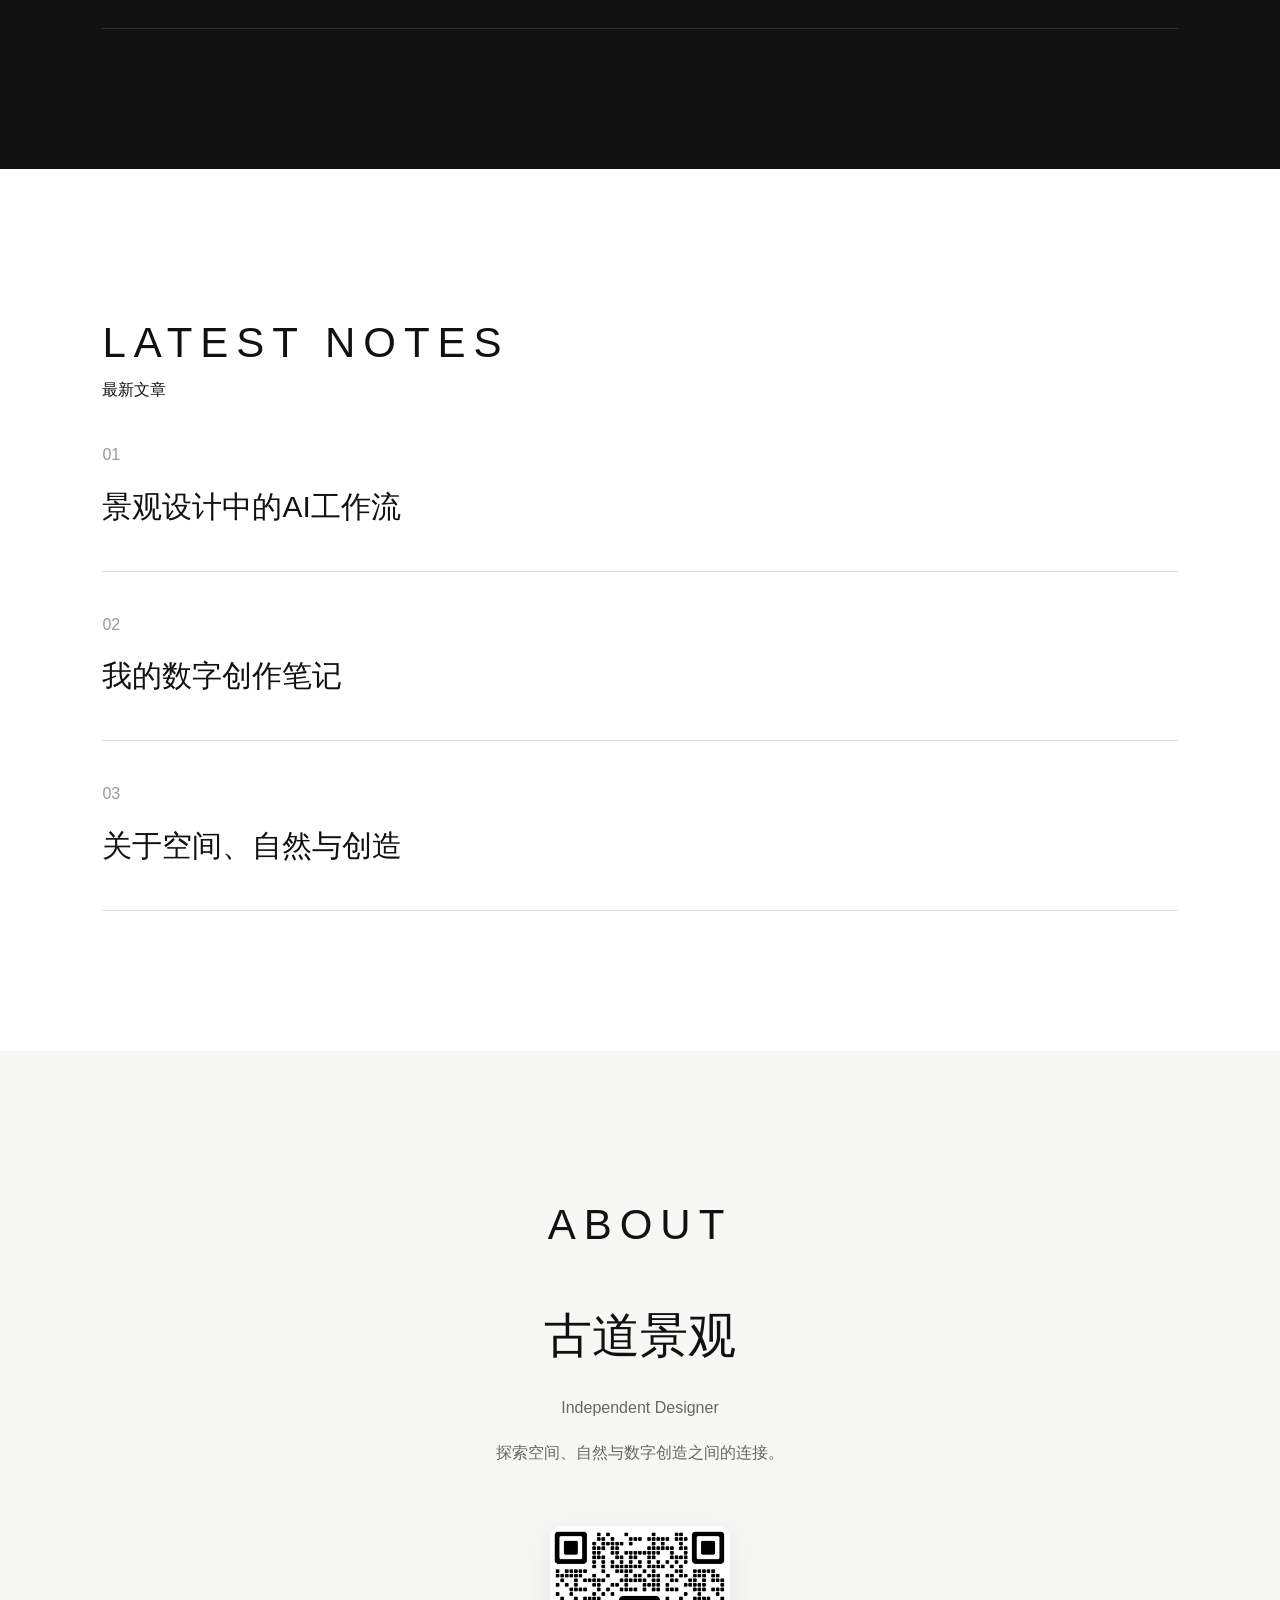
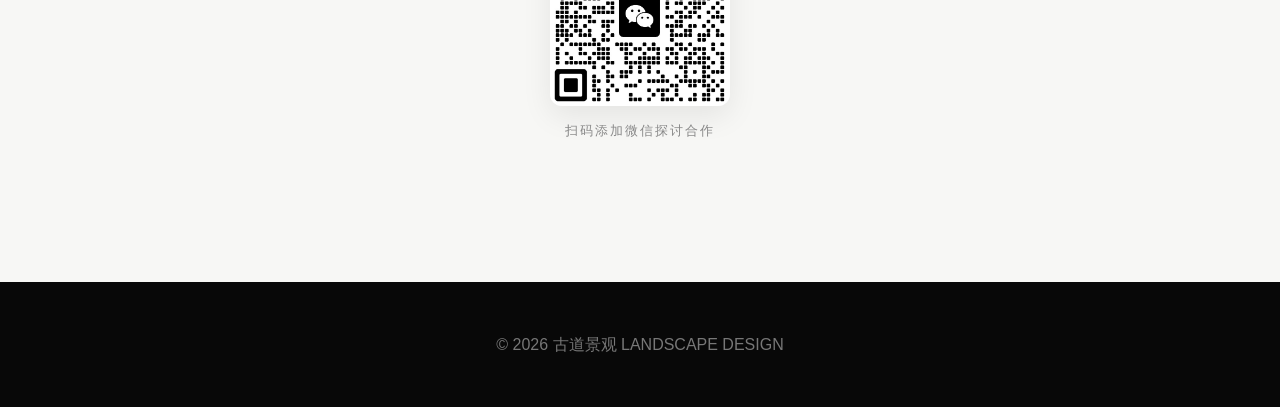
==== commit 368060a1: "Add files via upload" ====
--- a/index.html
+++ b/index.html
@@ -268,32 +268,21 @@
 
 
 <!-- AI -->
-
-
 <section class="lab reveal" id="lab">
-
-
-<h2>
-AI CREATIVE LAB
-</h2>
-
-
-<p>
-数字创造实验
-</p>
-
-
-
-<div class="gallery">
-
-<p>
-AI作品展示即将上线
-</p>
-
-</div>
-
-
-
+    <h2>AI CREATIVE LAB</h2>
+    <p>数字创造实验</p>
+    
+    <div class="gallery">
+        <!-- 借用文章列表的 post 样式，用 <a> 标签包起来实现点击和悬停 -->
+        <a href="#" class="post lab-post">
+            <span>01</span>
+            <h3>AI 辅助景观生成探索</h3>
+        </a>
+        <a href="#" class="post lab-post">
+            <span>02</span>
+            <h3>Midjourney 空间灵感模型</h3>
+        </a>
+    </div>
 </section>
 
 
@@ -379,31 +368,17 @@
 
 
 <!-- ABOUT -->
-
-
 <section class="about reveal" id="about">
-
-
-<h2>
-ABOUT
-</h2>
-
-
-<h3>
-古道景观
-</h3>
-
-
-<p>
-Independent Designer
-</p>
-
-
-<p>
-探索空间、自然与数字创造之间的连接。
-</p>
-
-
+    <h2>ABOUT</h2>
+    <h3>古道景观</h3>
+    <p>Independent Designer</p>
+    <p>探索空间、自然与数字创造之间的连接。</p>
+    
+    <!-- 下面是新增的微信二维码区域 -->
+    <div class="wechat-qr">
+        <img src="assets/wechat.jpg" alt="微信二维码"> 
+        <p>扫码添加微信探讨合作</p>
+    </div>
 </section>
 
 
--- a/style.css
+++ b/style.css
@@ -596,7 +596,68 @@
 
 }
 
-
+/* =====================
+   新增：AI实验室与微信二维码样式
+===================== */
+
+/* 消除超链接的默认样式（去掉下划线的蓝字） */
+a.post {
+    text-decoration: none;
+    display: block; 
+    color: inherit; 
+}
+
+/* AI 实验室因为是黑底色，需要适配暗色系悬停效果 */
+.lab .post {
+    border-bottom: 1px solid #333; 
+}
+.lab .post span {
+    color: #666;
+}
+.lab .post h3 {
+    color: #ddd;
+}
+
+/* 鼠标悬停在 AI 实验室列表上的发亮效果 */
+.lab .post:hover {
+    background: #1a1a1a; 
+    border-bottom-color: #555;
+}
+.lab .post:hover span {
+    color: #aaa;
+}
+.lab .post:hover h3 {
+    color: #fff;
+}
+
+/* 微信二维码样式 */
+.wechat-qr {
+    margin-top: 60px;
+    display: flex;
+    flex-direction: column;
+    align-items: center;
+}
+
+.wechat-qr img {
+    width: 180px; 
+    height: 180px;
+    object-fit: cover;
+    border-radius: 12px; /* 圆角增加亲和力 */
+    box-shadow: 0 10px 30px rgba(0,0,0,0.08); /* 柔和的卡片阴影 */
+    transition: transform 0.4s cubic-bezier(0.16, 1, 0.3, 1);
+}
+
+/* 鼠标悬停二维码微微放大 */
+.wechat-qr img:hover {
+    transform: scale(1.05); 
+}
+
+.wechat-qr p {
+    margin-top: 15px;
+    font-size: 13px;
+    color: #888;
+    letter-spacing: 2px;
+}
 
 
 
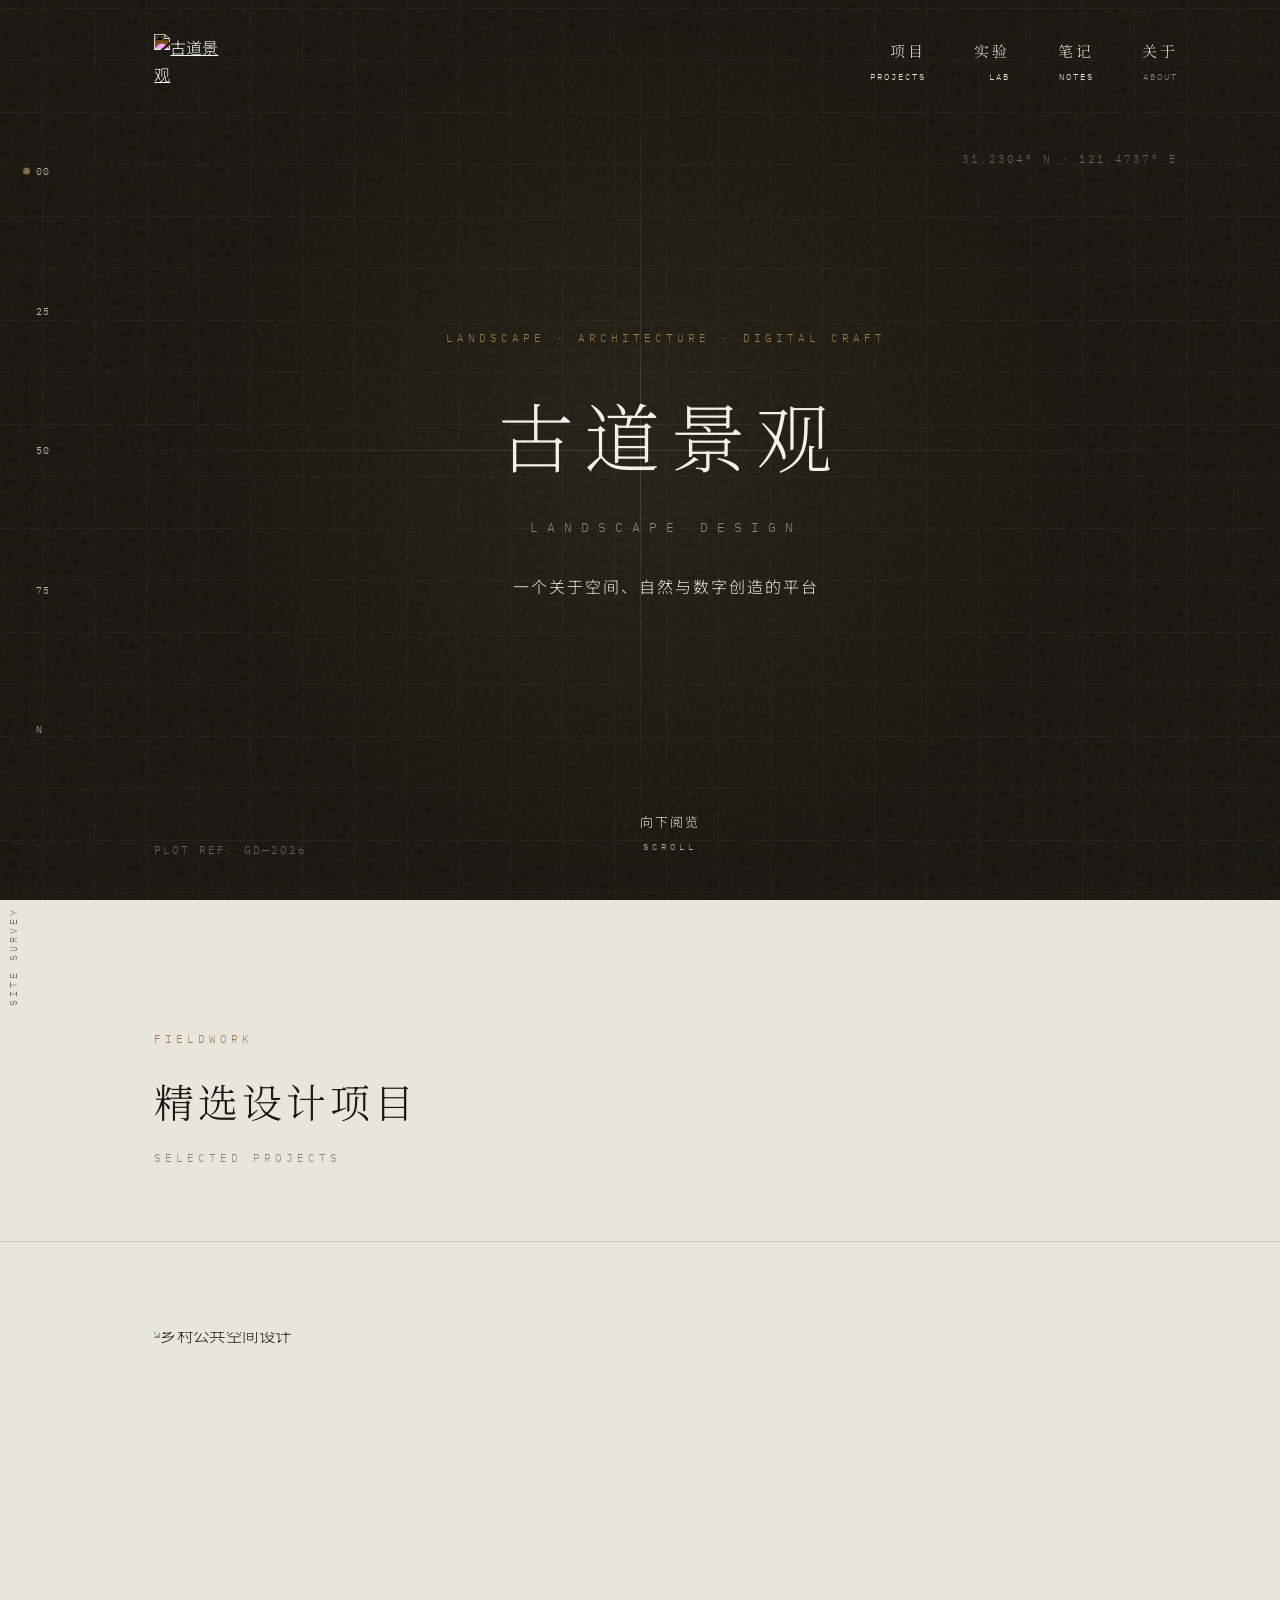
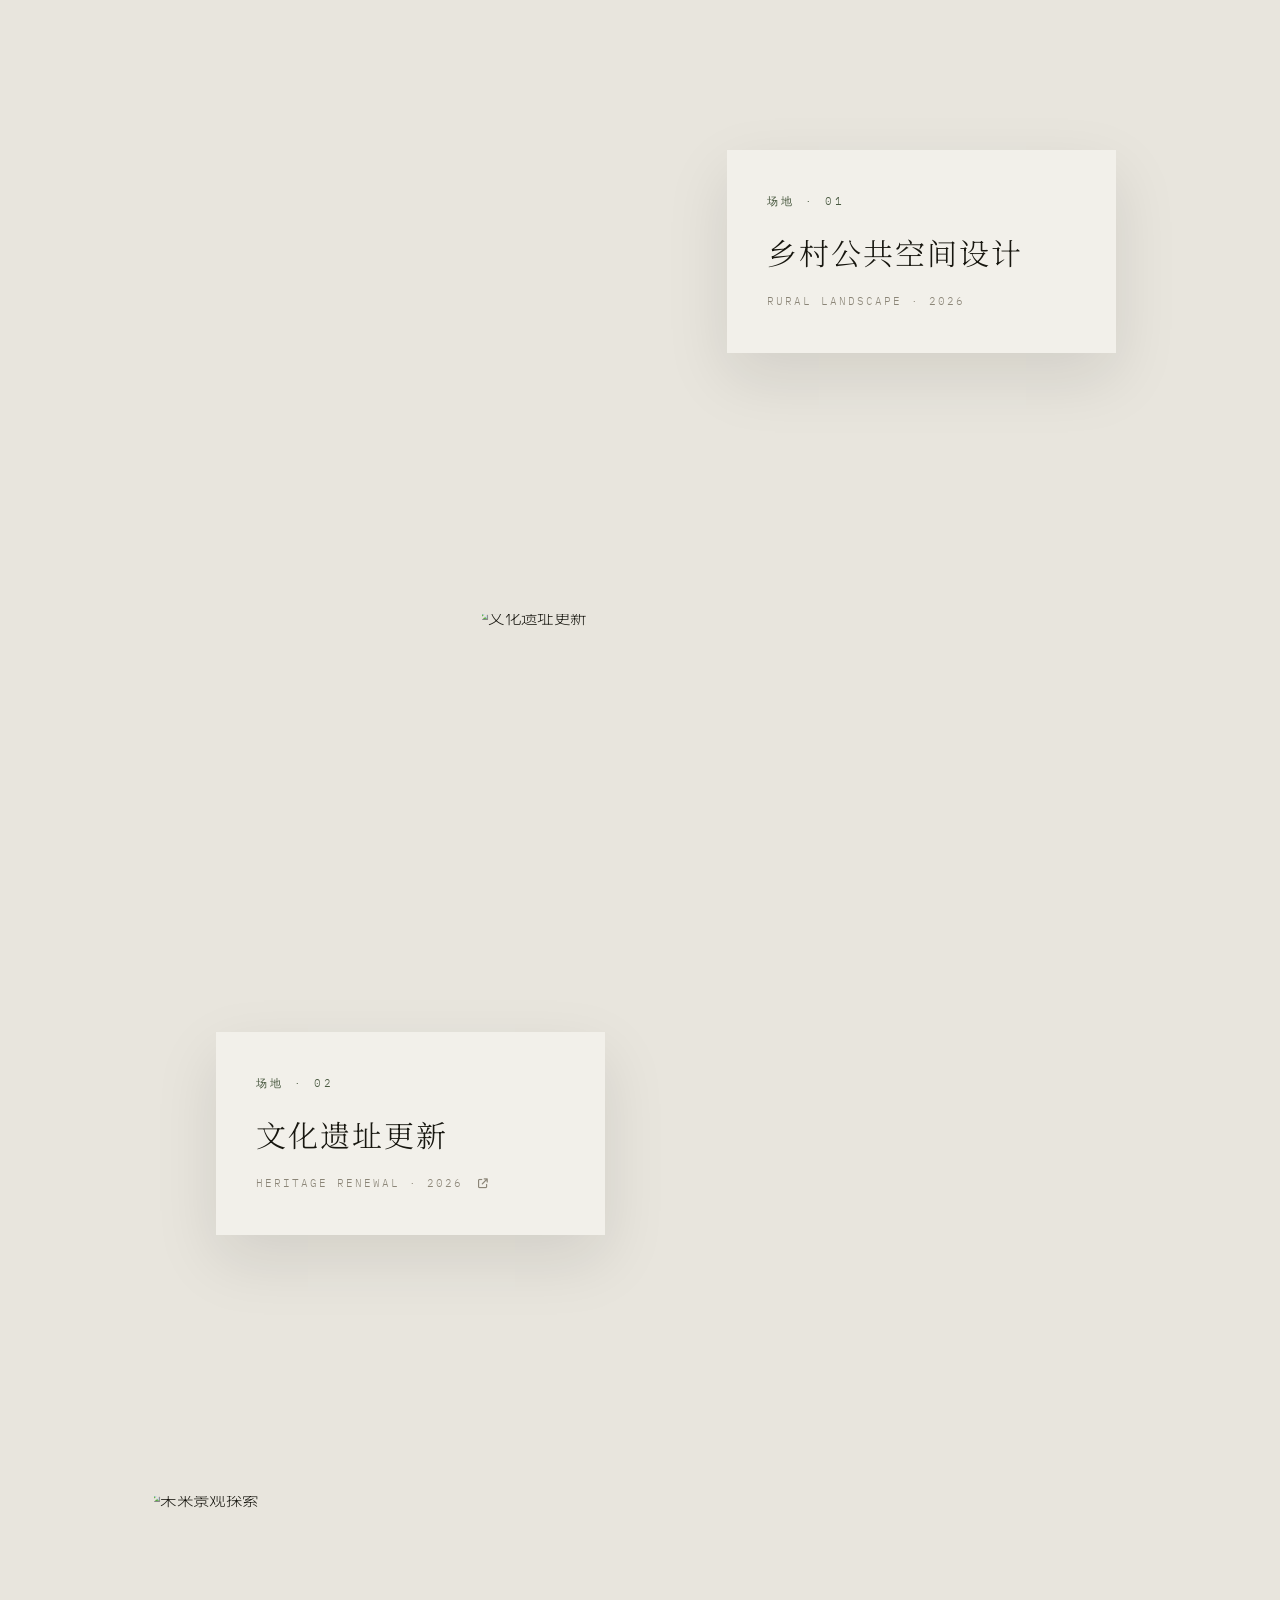
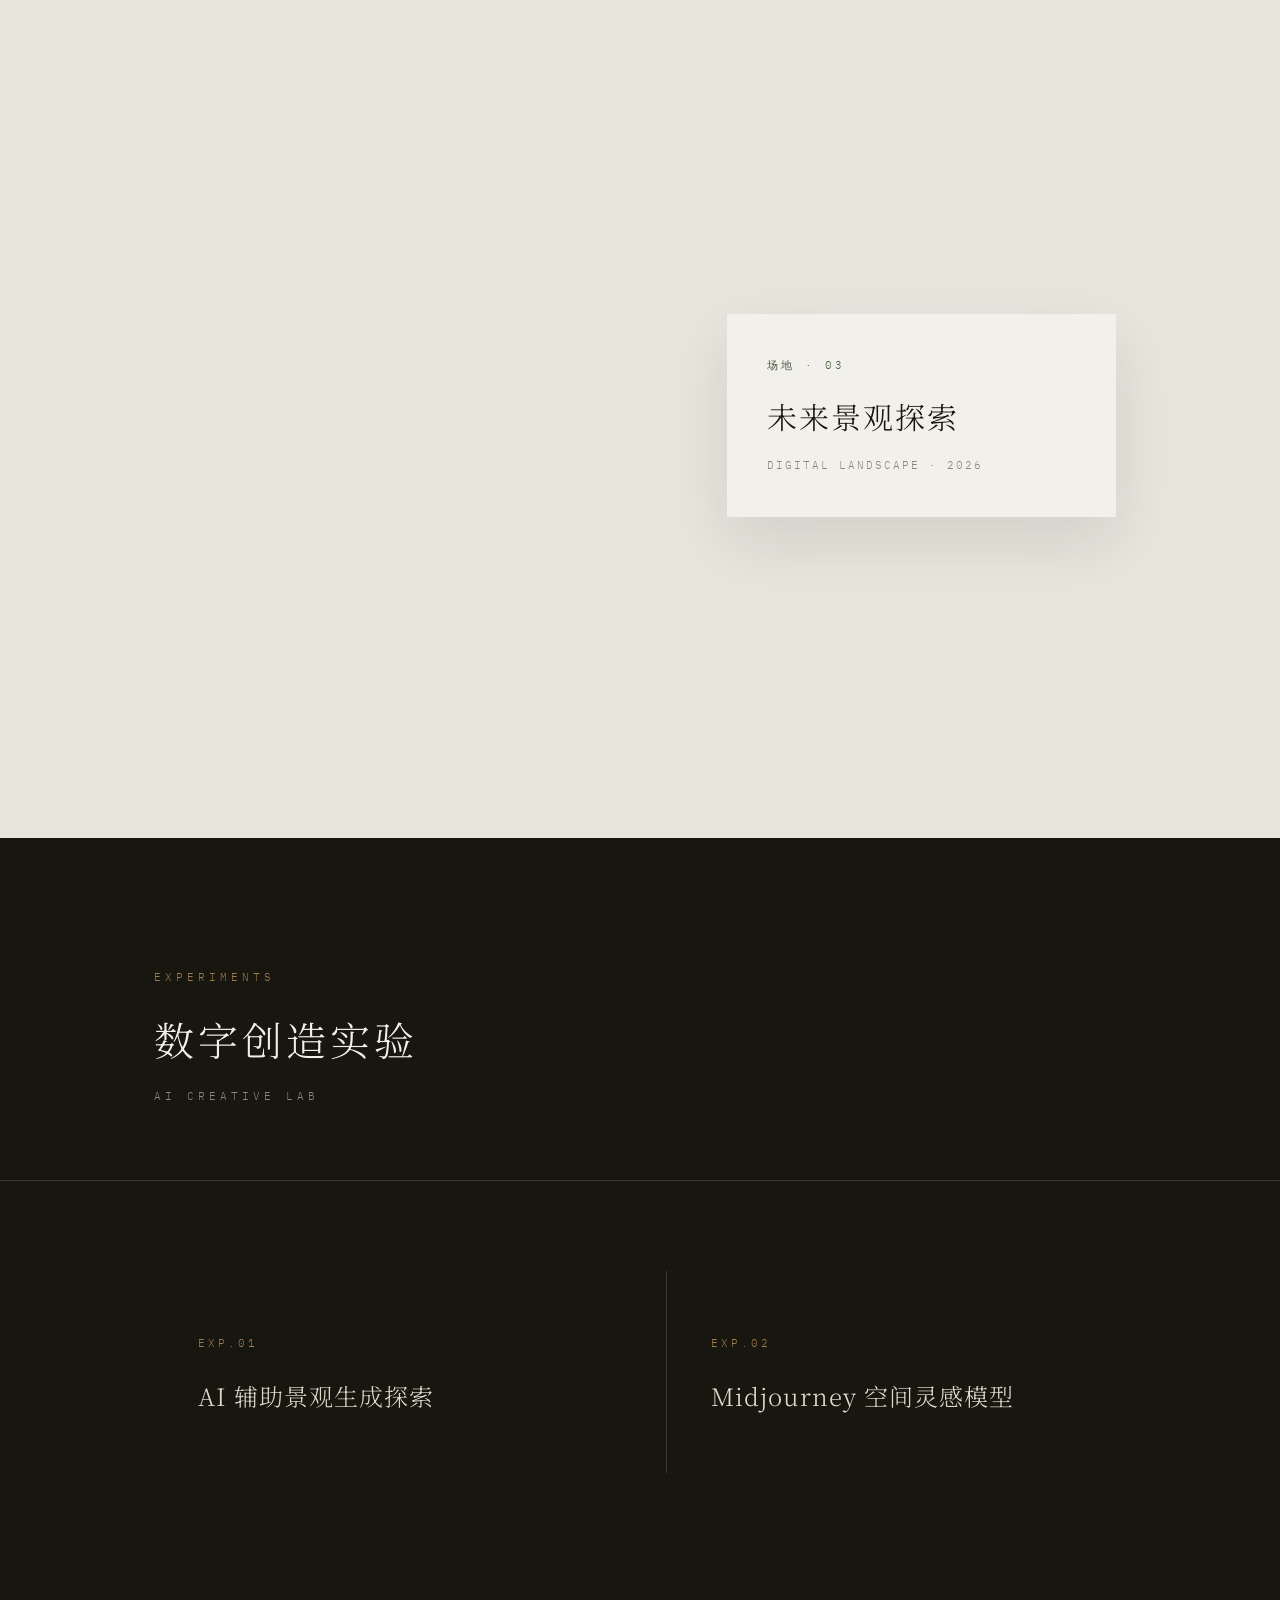
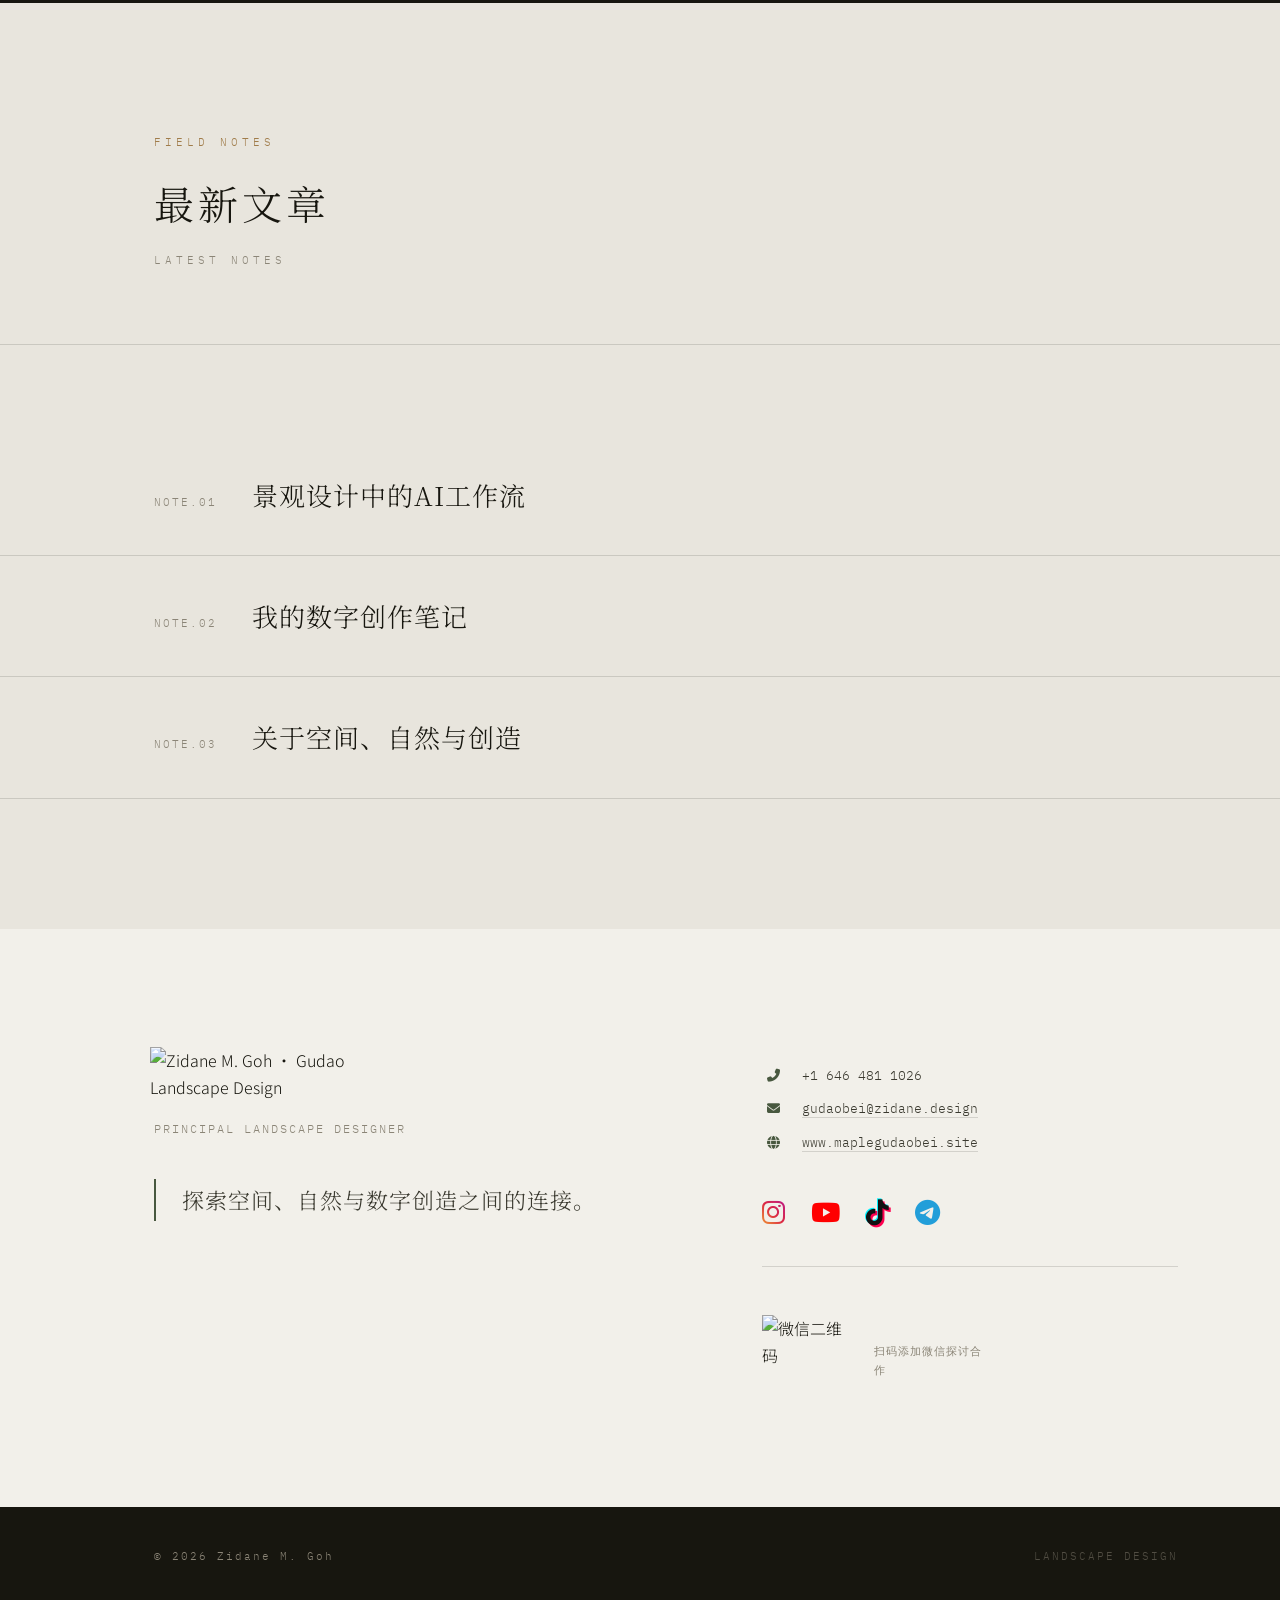
==== commit c319e8c6: "Add files via upload" ====
--- a/index.html
+++ b/index.html
@@ -1,406 +1,210 @@
-<!DOCTYPE html>
-<html lang="zh-CN">
-
-<head>
-
-<meta charset="UTF-8">
-<meta name="viewport" content="width=device-width, initial-scale=1.0">
-
-<title>古道景观 | LANDSCAPE DESIGN</title>
-
-<meta name="description" content="一个关于空间、自然与数字创造的平台">
-
-<link rel="stylesheet" href="style.css">
-
-</head>
-
-
-<body>
-
-
-<header class="top-nav" id="navbar">
-
-<div class="logo-small">
-<img src="assets/logo.png">
-</div>
-
-<nav>
-
-<a href="#projects" class="nav-item">
-    <span class="nav-cn">项目</span>
-    <span class="nav-en">PROJECTS</span>
-</a>
-
-<a href="#lab" class="nav-item">
-    <span class="nav-cn">实验</span>
-    <span class="nav-en">LAB</span>
-</a>
-
-<a href="#blog" class="nav-item">
-    <span class="nav-cn">笔记</span>
-    <span class="nav-en">NOTES</span>
-</a>
-
-<a href="#about" class="nav-item">
-    <span class="nav-cn">关于</span>
-    <span class="nav-en">ABOUT</span>
-</a>
-
-</nav>
-
-</header>
-
-
-
-<!-- 首页 -->
-
-<section class="hero">
-
-
-<div class="hero-bg">
-    <!-- 增加两条代表“空间尺度与建筑图纸”的极细十字对齐线 -->
-    <div class="arch-line-x"></div>
-    <div class="arch-line-y"></div>
-</div>
-
-
-<div class="hero-content">
-
-
-<img class="hero-logo"
-src="assets/logo.png">
-
-
-<h1>
-古道景观
-</h1>
-
-
-<div class="english">
-LANDSCAPE DESIGN
-</div>
-
-
-<p>
-一个关于空间、自然与数字创造的平台
-</p>
-
-
-<div class="scroll">
-SCROLL ↓
-</div>
-
-
-</div>
-
-
-</section>
-
-
-
-
-
-<!-- 项目 -->
-
-
-<section class="projects" id="projects">
-
-
-<div class="title">
-
-<h2>
-SELECTED PROJECTS
-</h2>
-
-<p>
-精选设计项目
-</p>
-
-</div>
-
-
-
-<div class="project-list">
-
-
-
-<!-- 项目01 -->
-
-<div class="project">
-
-
-<div class="project-number">
-
-01
-
-</div>
-
-
-
-<div class="project-image">
-
-<img src="assets/project01.jpg">
-
-</div>
-
-
-
-<div class="project-info">
-
-
-<h3>
-乡村公共空间设计
-</h3>
-
-
-<p>
-RURAL LANDSCAPE · 2026
-</p>
-
-
-</div>
-
-
-</div>
-
-
-
-
-
-
-<!-- 项目02 -->
-
-
-<div class="project">
-
-
-<div class="project-number">
-
-02
-
-</div>
-
-
-
-<div class="project-image">
-
-<img src="assets/project02.jpg">
-
-</div>
-
-
-
-<div class="project-info">
-
-
-<h3>
-文化遗址更新
-</h3>
-
-
-<p>
-HERITAGE RENEWAL · 2026
-</p>
-
-
-</div>
-
-
-</div>
-
-
-
-
-
-
-
-<!-- 项目03 -->
-
-
-<div class="project">
-
-
-<div class="project-number">
-
-03
-
-</div>
-
-
-
-<div class="project-image">
-
-<img src="assets/project03.jpg">
-
-</div>
-
-
-
-<div class="project-info">
-
-
-<h3>
-未来景观探索
-</h3>
-
-
-<p>
-DIGITAL LANDSCAPE · 2026
-</p>
-
-
-</div>
-
-
-</div>
-
-
-
-</div>
-
-
-</section>
-
-
-
-
-
-
-
-<!-- AI -->
-<section class="lab reveal" id="lab">
-    <h2>AI CREATIVE LAB</h2>
-    <p>数字创造实验</p>
-    
-    <div class="gallery">
-        <!-- 借用文章列表的 post 样式，用 <a> 标签包起来实现点击和悬停 -->
-        <a href="#" class="post lab-post">
-            <span>01</span>
-            <h3>AI 辅助景观生成探索</h3>
-        </a>
-        <a href="#" class="post lab-post">
-            <span>02</span>
-            <h3>Midjourney 空间灵感模型</h3>
-        </a>
-    </div>
-</section>
-
-
-
-
-
-
-
-
-<!-- BLOG -->
-
-
-<section class="blog reveal" id="blog">
-
-
-<h2>
-LATEST NOTES
-</h2>
-
-
-<p>
-最新文章
-</p>
-
-
-
-
-<div class="post">
-
-<span>
-01
-</span>
-
-<h3>
-景观设计中的AI工作流
-</h3>
-
-</div>
-
-
-
-
-
-<div class="post">
-
-<span>
-02
-</span>
-
-<h3>
-我的数字创作笔记
-</h3>
-
-</div>
-
-
-
-
-
-<div class="post">
-
-<span>
-03
-</span>
-
-<h3>
-关于空间、自然与创造
-</h3>
-
-</div>
-
-
-
-</section>
-
-
-
-
-
-
-
-
-
-
-<!-- ABOUT -->
-<section class="about reveal" id="about">
-    <h2>ABOUT</h2>
-    <h3>古道景观</h3>
-    <p>Independent Designer</p>
-    <p>探索空间、自然与数字创造之间的连接。</p>
-    
-    <!-- 下面是新增的微信二维码区域 -->
-    <div class="wechat-qr">
-        <img src="assets/wechat.jpg" alt="微信二维码"> 
-        <p>扫码添加微信探讨合作</p>
-    </div>
-</section>
-
-
-
-
-
-
-
-<footer>
-
-© 2026 古道景观 LANDSCAPE DESIGN
-
-</footer>
-
-
-
-
-
-<script src="script.js"></script>
-
-
-</body>
-
-
-</html>+<!DOCTYPE html>
+<html lang="zh-CN">
+<head>
+
+<meta charset="UTF-8">
+<meta name="viewport" content="width=device-width, initial-scale=1.0">
+
+<title>古道景观 | LANDSCAPE DESIGN</title>
+<meta name="description" content="一个关于空间、自然与数字创造的平台">
+
+<link rel="stylesheet" href="style.css">
+<link rel="stylesheet" href="https://cdnjs.cloudflare.com/ajax/libs/font-awesome/6.4.0/css/all.min.css">
+<link rel="preconnect" href="https://fonts.googleapis.com">
+<link rel="preconnect" href="https://fonts.gstatic.com" crossorigin>
+<link href="https://fonts.googleapis.com/css2?family=IBM+Plex+Mono:wght@400;500&family=Noto+Sans+SC:wght@300;400;500&family=Noto+Serif+SC:wght@200;300;400&display=swap" rel="stylesheet">
+
+</head>
+<body>
+
+<!-- 场地测量标尺 / 全站滚动进度 -->
+<div class="rail" aria-hidden="true">
+    <div class="rail__track">
+        <span class="rail__tick" style="top:0%">00</span>
+        <span class="rail__tick" style="top:25%">25</span>
+        <span class="rail__tick" style="top:50%">50</span>
+        <span class="rail__tick" style="top:75%">75</span>
+        <span class="rail__tick" style="top:100%">N</span>
+        <div class="rail__marker" id="railMarker"></div>
+    </div>
+    <div class="rail__vertical">SITE SURVEY · 古道景观</div>
+</div>
+
+<header class="top-nav" id="navbar">
+    <a href="#" class="logo-small">
+        <img src="assets/logo.png" alt="古道景观">
+    </a>
+    <nav>
+        <a href="#projects" class="nav-item">
+            <span class="nav-cn">项目</span>
+            <span class="nav-en">Projects</span>
+        </a>
+        <a href="#lab" class="nav-item">
+            <span class="nav-cn">实验</span>
+            <span class="nav-en">Lab</span>
+        </a>
+        <a href="#blog" class="nav-item">
+            <span class="nav-cn">笔记</span>
+            <span class="nav-en">Notes</span>
+        </a>
+        <a href="#about" class="nav-item">
+            <span class="nav-cn">关于</span>
+            <span class="nav-en">About</span>
+        </a>
+    </nav>
+</header>
+
+<!-- 首页 -->
+<section class="hero" id="top">
+    <div class="hero-bg" aria-hidden="true">
+        <div class="arch-line-x"></div>
+        <div class="arch-line-y"></div>
+    </div>
+    <div class="hero-coords" aria-hidden="true">
+        <span class="hero-coords__item">31.2304° N · 121.4737° E</span>
+        <span class="hero-coords__item hero-coords__item--b">PLOT REF. GD—2026</span>
+    </div>
+    <div class="hero-content">
+        <img class="hero-logo" src="assets/logo.png" alt="">
+        <p class="hero-eyebrow">Landscape · Architecture · Digital Craft</p>
+        <h1>古道景观</h1>
+        <div class="english">LANDSCAPE DESIGN</div>
+        <p class="hero-line">一个关于空间、自然与数字创造的平台</p>
+    </div>
+    <div class="scroll">向下阅览 <span>SCROLL</span></div>
+</section>
+
+<!-- 项目 -->
+<section class="projects" id="projects">
+    <div class="section-head">
+        <p class="section-head__eyebrow">Fieldwork</p>
+        <h2>精选设计项目</h2>
+        <p class="section-head__en">SELECTED PROJECTS</p>
+    </div>
+
+    <div class="project-list">
+
+        <a href="project01.html" class="project-link">
+            <article class="project">
+                <div class="project-media">
+                    <img src="assets/project01.jpg" alt="乡村公共空间设计">
+                </div>
+                <div class="project-copy">
+                    <p class="project-index">场地 · 01</p>
+                    <h3>乡村公共空间设计</h3>
+                    <p class="project-meta">RURAL LANDSCAPE · 2026</p>
+                </div>
+            </article>
+        </a>
+
+        <a href="assets/nankeng-kiln.pdf#toolbar=0" target="_blank" class="project-link project-link--reverse">
+            <article class="project project--reverse">
+                <div class="project-media">
+                    <img src="assets/project02.jpg" alt="文化遗址更新">
+                </div>
+                <div class="project-copy">
+                    <p class="project-index">场地 · 02</p>
+                    <h3>文化遗址更新</h3>
+                    <p class="project-meta">HERITAGE RENEWAL · 2026 <i class="fa-solid fa-arrow-up-right-from-square" aria-hidden="true"></i></p>
+                </div>
+            </article>
+        </a>
+
+        <a href="project03.html" class="project-link">
+            <article class="project">
+                <div class="project-media">
+                    <img src="assets/project03.jpg" alt="未来景观探索">
+                </div>
+                <div class="project-copy">
+                    <p class="project-index">场地 · 03</p>
+                    <h3>未来景观探索</h3>
+                    <p class="project-meta">DIGITAL LANDSCAPE · 2026</p>
+                </div>
+            </article>
+        </a>
+
+    </div>
+</section>
+
+<!-- AI -->
+<section class="lab" id="lab">
+    <div class="section-head section-head--dark">
+        <p class="section-head__eyebrow">Experiments</p>
+        <h2>数字创造实验</h2>
+        <p class="section-head__en">AI CREATIVE LAB</p>
+    </div>
+    <div class="gallery">
+        <a href="lab01.html" class="post lab-post">
+            <span>EXP.01</span>
+            <h3>AI 辅助景观生成探索</h3>
+        </a>
+        <a href="lab02.html" class="post lab-post">
+            <span>EXP.02</span>
+            <h3>Midjourney 空间灵感模型</h3>
+        </a>
+    </div>
+</section>
+
+<!-- BLOG -->
+<section class="blog" id="blog">
+    <div class="section-head">
+        <p class="section-head__eyebrow">Field notes</p>
+        <h2>最新文章</h2>
+        <p class="section-head__en">LATEST NOTES</p>
+    </div>
+
+    <a href="note01.html" class="post">
+        <span>NOTE.01</span>
+        <h3>景观设计中的AI工作流</h3>
+    </a>
+    <a href="note02.html" class="post">
+        <span>NOTE.02</span>
+        <h3>我的数字创作笔记</h3>
+    </a>
+    <a href="note03.html" class="post">
+        <span>NOTE.03</span>
+        <h3>关于空间、自然与创造</h3>
+    </a>
+</section>
+
+<!-- ABOUT -->
+<section class="about" id="about">
+    <div class="about-grid">
+
+        <div class="about-lede">
+            <img class="about-mark" src="assets/sign.png" alt="Zidane M. Goh · Gudao Landscape Design">
+            <p class="about-role">Principal Landscape Designer</p>
+            <p class="about-quote">探索空间、自然与数字创造之间的连接。</p>
+        </div>
+
+        <div class="about-contact">
+            <div class="contact-info">
+                <div><i class="fas fa-phone-alt"></i> +1 646 481 1026</div>
+                <div><i class="fas fa-envelope"></i> <a href="mailto:gudaobei@zidane.design">gudaobei@zidane.design</a></div>
+                <div><i class="fas fa-globe"></i> <a href="https://www.maplegudaobei.site" target="_blank">www.maplegudaobei.site</a></div>
+            </div>
+
+            <div class="social-matrix">
+                <a href="#" title="Instagram"><i class="fab fa-instagram brand-instagram"></i></a>
+                <a href="#" title="YouTube"><i class="fab fa-youtube brand-youtube"></i></a>
+                <a href="#" title="TikTok"><i class="fab fa-tiktok brand-tiktok"></i></a>
+                <a href="#" title="Telegram"><i class="fab fa-telegram-plane brand-telegram"></i></a>
+            </div>
+
+            <div class="wechat-qr">
+                <img src="assets/wechat.jpg" alt="微信二维码">
+                <p>扫码添加微信探讨合作</p>
+            </div>
+        </div>
+
+    </div>
+</section>
+
+<footer>
+    <span>© 2026 Zidane M. Goh</span>
+    <span class="footer-en">LANDSCAPE DESIGN</span>
+</footer>
+
+<script src="script.js"></script>
+</body>
+</html>
--- a/style.css
+++ b/style.css
@@ -1,735 +1,997 @@
-*{
-margin:0;
-padding:0;
-box-sizing:border-box;
-}
-
-
-body{
-
-font-family:
-"Helvetica Neue",
-"Arial",
-"Microsoft YaHei",
-sans-serif;
-
-color:#111;
-
-line-height:1.6;
-
-}
-
-
-/* =====================
-导航
-===================== */
-
-.top-nav {
-    position: fixed;
-    top: 0;
-    left: 0;
-    width: 100%;
-    padding: 40px 8%;
-    display: flex;
-    justify-content: space-between;
-    align-items: center;
-    z-index: 1000;
-    transition: .4s ease;
-}
-
-.logo-small img {
-    width: 90px;
-    filter: invert(1);
-}
-
-/* 导航容器 */
-.top-nav nav {
-    display: flex;
-    align-items: center;
-}
-
-/* 1. 链接变成上下排列的小盒子 */
-.top-nav nav a.nav-item {
-    display: flex;
-    flex-direction: column;
-    align-items: center;
-    text-decoration: none;
-    margin-left: 45px;
-    gap: 4px; /* 中英文的上下间距 */
-    transition: transform 0.3s ease;
-}
-
-/* 2. 中文样式 */
-.nav-cn {
-    color: #ddd;
-    font-size: 16px;
-    letter-spacing: 2px;
-    transition: color 0.3s ease, text-shadow 0.3s ease;
-}
-
-/* 3. 英文样式 */
-.nav-en {
-    color: #ddd;
-    font-size: 10px;
-    opacity: 0.5;
-    text-transform: uppercase;
-    letter-spacing: 4px;
-    font-family: Arial, sans-serif;
-    transition: color 0.3s ease, opacity 0.3s ease;
-}
-
-/* 4. 默认透明背景下的悬停交互 (微微上浮 + 亮起) */
-.top-nav nav a.nav-item:hover {
-    transform: translateY(-3px); 
-}
-
-.top-nav nav a.nav-item:hover .nav-cn {
-    color: white;
-    text-shadow: 0 0 10px rgba(255, 255, 255, 0.6);
-}
-
-.top-nav nav a.nav-item:hover .nav-en {
-    color: white;
-    opacity: 1;
-}
-
-/* 5. 默认透明背景下的当前版块高亮 */
-.top-nav nav a.nav-item.active .nav-cn {
-    color: white;
-    font-weight: 600;
-}
-
-.top-nav nav a.nav-item.active .nav-en {
-    color: white;
-    opacity: 0.9;
-}
-
-
-/* ================================ 
-   滚动后的毛玻璃状态 
-================================ */
-
-.top-nav.scrolled {
-    background: rgba(255,255,255,.75);
-    backdrop-filter: blur(15px);
-    -webkit-backdrop-filter: blur(15px);
-    padding-top: 20px;
-    padding-bottom: 20px;
-    box-shadow: 0 5px 20px rgba(0,0,0,.08);
-}
-
-.top-nav.scrolled .logo-small img {
-    filter: none;
-}
-
-/* 滚动后：文字自动变深色以适应白底 */
-.top-nav.scrolled nav a.nav-item .nav-cn {
-    color: #666; 
-}
-
-.top-nav.scrolled nav a.nav-item .nav-en {
-    color: #888; 
-}
-
-/* 滚动后：悬停变成纯黑，且去掉发光 */
-.top-nav.scrolled nav a.nav-item:hover .nav-cn,
-.top-nav.scrolled nav a.nav-item:hover .nav-en {
-    color: #000;
-    text-shadow: none; 
-}
-
-/* 滚动后：当前高亮变成深色 */
-.top-nav.scrolled nav a.nav-item.active .nav-cn,
-.top-nav.scrolled nav a.nav-item.active .nav-en {
-    color: #111;
-    font-weight: 600;
-}
-
-
-
-/* =====================
-Hero
-===================== */
-
-
-.hero{
-
-height:100vh;
-
-position:relative;
-
-display:flex;
-
-align-items:center;
-
-justify-content:center;
-
-text-align:center;
-
-overflow:hidden;
-
-color:white;
-
-}
-
-
-
-/* =====================
-Hero 背景 (Apple Pro 极简黑质感)
-===================== */
-
-.hero-bg {
-    position: absolute;
-    width: 100%;
-    height: 100%;
-    background-color: #050505; /* 极其深邃的黑灰底色 */
-    
-    /* 细线空间网格：极淡的背景坐标网格 */
-    background-image: 
-        linear-gradient(rgba(255, 255, 255, 0.02) 1px, transparent 1px),
-        linear-gradient(90deg, rgba(255, 255, 255, 0.02) 1px, transparent 1px);
-    background-size: 50px 50px; 
-    background-position: center center;
-    z-index: 1;
-    overflow: hidden;
-}
-
-/* 极淡的噪点纹理 */
-.hero-bg::before {
-    content: "";
-    position: absolute;
-    inset: 0;
-    background-image: url("data:image/svg+xml,%3Csvg viewBox='0 0 200 200' xmlns='http://www.w3.org/2000/svg'%3E%3Cfilter id='noiseFilter'%3E%3CfeTurbulence type='fractalNoise' baseFrequency='0.85' numOctaves='3' stitchTiles='stitch'/%3E%3C/filter%3E%3Crect width='100%25' height='100%25' filter='url(%23noiseFilter)'/%3E%3C/svg%3E");
-    opacity: 0.05; 
-    z-index: 2;
-    pointer-events: none;
-}
-
-/* 极慢的光晕移动 */
-.hero-bg::after {
-    content: "";
-    position: absolute;
-    width: 100%;
-    height: 100%;
-    top: 0;
-    left: 0;
-    background: radial-gradient(circle at 50% 50%, rgba(255, 255, 255, 0.04), transparent 50%);
-    z-index: 3;
-    pointer-events: none;
-    animation: slowLight 18s ease-in-out infinite alternate;
-}
-
-/* 建筑图纸的细线 (横线) */
-.arch-line-x {
-    position: absolute;
-    width: 100%;
-    height: 1px;
-    top: 50%;
-    left: 0;
-    background: linear-gradient(90deg, transparent, rgba(255,255,255,0.12) 50%, transparent);
-    z-index: 4;
-    animation: lineGlow 8s ease-in-out infinite alternate;
-}
-
-/* 建筑图纸的细线 (竖线) */
-.arch-line-y {
-    position: absolute;
-    width: 1px;
-    height: 100%;
-    top: 0;
-    left: 50%;
-    background: linear-gradient(180deg, transparent, rgba(255,255,255,0.12) 50%, transparent);
-    z-index: 4;
-    animation: lineGlow 8s ease-in-out infinite alternate-reverse;
-}
-
-/* 动画：光晕的缓慢呼吸与位移 */
-@keyframes slowLight {
-    0% { transform: scale(1) translate(-2%, -2%); opacity: 0.8; }
-    100% { transform: scale(1.3) translate(2%, 2%); opacity: 1; }
-}
-
-/* 动画：十字线的微微闪烁 */
-@keyframes lineGlow {
-    0% { opacity: 0.2; }
-    100% { opacity: 1; }
-}
-
-
-/* =====================
-下面是你原本保留的文字和内容样式 (原封不动)
-===================== */
-
-.hero-content {
-    position: relative;
-    z-index: 10; /* 这里我稍微把层级调高到了10，确保文字一定在网格和十字线上方 */
-}
-
-.hero-logo {
-    width: 90px;
-    margin-bottom: 25px;
-    filter: brightness(0) invert(1);
-    animation: fadeUp 1.5s ease;
-}
-
-.hero h1 {
-    font-size: 64px;
-    letter-spacing: 12px;
-    margin: 20px 0;
-    animation: fadeUp 1.5s ease .3s both;
-}
-
-.english {
-    font-size: 18px;
-    letter-spacing: 8px;
-    animation: fadeUp 1.5s ease .6s both;
-}
-
-.hero p {
-    font-size: 18px;
-    letter-spacing: 3px;
-    margin-top: 30px;
-    animation: fadeUp 1.5s ease .9s both;
-}
-
-.scroll {
-    margin-top: 80px;
-    letter-spacing: 4px;
-    animation: fadeUp 1.5s ease 1.2s both;
-}
-
-
-
-@keyframes fadeUp{
-
-from{
-
-opacity:0;
-
-transform:translateY(40px);
-
-}
-
-to{
-
-opacity:1;
-
-transform:translateY(0);
-
-}
-
-}
-
-
-
-
-
-/* =====================
-项目
-===================== */
-
-.projects{
-background:#f7f7f5;
-padding:140px 8%;
-}
-
-.title{
-margin-bottom:80px;
-}
-
-.title h2{
-font-size:42px;
-font-weight:300;
-letter-spacing:8px;
-}
-
-.title p{
-margin-top:15px;
-color:#777;
-}
-
-/* 单列高级作品展示 */
-
-.project-list{
-display:block;
-}
-
-.project{
-margin-bottom:160px;
-overflow:hidden;
-}
-
-.project-number{
-font-size:14px;
-letter-spacing:5px;
-color:#888;
-margin-bottom:30px;
-}
-
-/* 
-💡 修改：滚动浮现动画现在应用于图片的父容器 `.project-image`，
-不再直接应用于 `img`。这能让动画逻辑分开。
-*/
-.project-image{
-height:650px;
-overflow:hidden;
-border-radius:0; /* 保持硬朗的设计，如果需要丝滑边缘可以加比如 8px */
-/* 安全动画初始状态（从下浮现） */
-transform:translateY(40px);
-/* 滚动进入浮现的过渡时间，可以保持 1s */
-transition:transform 1s ease;
-}
-
-/* 
-💡 核心新增：专门用于鼠标悬停放大的图片设置
-*/
-.project-image img {
-width: 100%;
-height: 100%;
-object-fit: cover;
-display: block;
-/* 用于鼠标悬停放大的默认状态 */
-transform: scale(1);
-/* 
-🔥 丝滑的关键在这里：
-1. 使用 0.4s 的过渡时间，比滚动动画快，更符合交互感。
-2. cubic-bezier(0.16, 1, 0.3, 1) 是一个非常平滑、优雅的贝塞尔曲线，
-移入和移出时都会应用这个丝滑的过渡。
-*/
-transition: transform 0.4s cubic-bezier(0.16, 1, 0.3, 1);
-}
-
-/* 
-💡 修改：鼠标移入效果。专门用于放大图片，不改变 translateY 状态。
-*/
-.project:hover .project-image img {
-/* 将稍微放大倍数从 1.05 增加到 1.1，让效果更清晰且依然优雅 */
-transform: scale(1.1);
-}
-
-.project-info{
-margin-top:35px;
-display:flex;
-justify-content:space-between;
-align-items:center;
-}
-
-.project-info h3{
-font-size:38px;
-font-weight:300;
-letter-spacing:3px;
-/* 动画 */
-opacity:0;
-transform:translateY(30px);
-transition:all .8s ease .2s;
-}
-
-.project-info p{
-font-size:14px;
-letter-spacing:3px;
-color:#777;
-/* 动画 */
-opacity:0;
-transform:translateY(20px);
-transition:all .8s ease .4s;
-}
-
-/* 
-💡 修改：滚动出现动画，现在应用于父级图片容器 `.project-image`
-*/
-.project.show .project-image {
-transform:translateY(0);
-}
-
-.project.show h3,
-.project.show p{
-opacity:1;
-transform:translateY(0);
-}
-
-
-
-
-
-/* =====================
-AI
-===================== */
-
-
-.lab{
-
-background:#111;
-
-color:white;
-
-padding:140px 8%;
-
-}
-
-
-
-.lab h2,
-.blog h2,
-.about h2{
-
-font-size:42px;
-
-font-weight:300;
-
-letter-spacing:8px;
-
-}
-
-
-.lab p{
-
-color:#888;
-
-margin-top:15px;
-
-}
-
-
-
-
-/* =====================
-BLOG
-===================== */
-
-
-.blog{
-
-padding:140px 8%;
-
-}
-
-
-.post {
-    padding: 40px 0;
-    border-bottom: 1px solid #ddd;
-    transition: all 0.4s cubic-bezier(0.16, 1, 0.3, 1); /* 添加顺滑的过渡效果 */
-    cursor: pointer;
-    position: relative;
-}
-
-/* 鼠标悬停时的整体效果：轻微右移、背景变灰、底边框加深 */
-.post:hover {
-    padding-left: 25px;
-    background: #fafafa;
-    border-bottom-color: #111; 
-}
-
-.post span {
-    color: #999;
-    transition: color 0.3s ease;
-}
-
-.post h3 {
-    margin-top: 15px;
-    font-size: 30px;
-    font-weight: 300;
-    transition: all 0.3s ease;
-}
-
-/* 悬停时数字和标题的颜色加深，标题产生轻微位移 */
-.post:hover span {
-    color: #111;
-}
-
-.post:hover h3 {
-    color: #333;
-    transform: translateX(5px);
-}
-
-
-
-/* =====================
-ABOUT
-===================== */
-
-
-.about{
-
-background:#f7f7f5;
-
-padding:140px 20px;
-
-text-align:center;
-
-}
-
-
-
-.about h3{
-
-margin-top:40px;
-
-font-size:48px;
-
-font-weight:300;
-
-}
-
-
-
-.about p{
-
-margin-top:20px;
-
-color:#666;
-
-}
-
-
-
-
-
-footer{
-
-background:#080808;
-
-color:#777;
-
-padding:50px;
-
-text-align:center;
-
-}
-
-/* =====================
-   新增：AI实验室与微信二维码样式
-===================== */
-
-/* 消除超链接的默认样式（去掉下划线的蓝字） */
-a.post {
-    text-decoration: none;
-    display: block; 
-    color: inherit; 
-}
-
-/* AI 实验室因为是黑底色，需要适配暗色系悬停效果 */
-.lab .post {
-    border-bottom: 1px solid #333; 
-}
-.lab .post span {
-    color: #666;
-}
-.lab .post h3 {
-    color: #ddd;
-}
-
-/* 鼠标悬停在 AI 实验室列表上的发亮效果 */
-.lab .post:hover {
-    background: #1a1a1a; 
-    border-bottom-color: #555;
-}
-.lab .post:hover span {
-    color: #aaa;
-}
-.lab .post:hover h3 {
-    color: #fff;
-}
-
-/* 微信二维码样式 */
-.wechat-qr {
-    margin-top: 60px;
-    display: flex;
-    flex-direction: column;
-    align-items: center;
-}
-
-.wechat-qr img {
-    width: 180px; 
-    height: 180px;
-    object-fit: cover;
-    border-radius: 12px; /* 圆角增加亲和力 */
-    box-shadow: 0 10px 30px rgba(0,0,0,0.08); /* 柔和的卡片阴影 */
-    transition: transform 0.4s cubic-bezier(0.16, 1, 0.3, 1);
-}
-
-/* 鼠标悬停二维码微微放大 */
-.wechat-qr img:hover {
-    transform: scale(1.05); 
-}
-
-.wechat-qr p {
-    margin-top: 15px;
-    font-size: 13px;
-    color: #888;
-    letter-spacing: 2px;
-}
-
-
-
-
-/* =====================
-手机
-===================== */
-
-
-@media(max-width:900px){
-
-
-.top-nav{
-
-padding:25px 5%;
-
-}
-
-
-.top-nav nav a.nav-item{
-
-margin-left:15px;
-
-}
-
-
-.project-image{
-
-height:400px;
-
-}
-
-
-
-.project-info{
-
-display:block;
-
-}
-
-
-
-.project-info h3{
-
-font-size:28px;
-
-margin-bottom:15px;
-
-}
-
-
-
-.hero h1{
-
-font-size:38px;
-
-}
-
-
-.title h2,
-.lab h2,
-.blog h2,
-.about h2{
-
-font-size:30px;
-
-}
-
-
-}
-
-html {
-    scroll-behavior: smooth;
-}
-
+/* =========================================================
+   古道景观 — 设计令牌 Design tokens
+   一个高级建筑学杂志式的极简空间感系统
+   色彩取自纸张、水墨、苔石与黄铜 —— 呼应「古道」与场地测绘的语汇
+========================================================= */
+
+:root{
+    --paper:      #E8E5DD;   /* 石灰纸底 */
+    --paper-soft: #F2F0EA;   /* 卡片浅纸 */
+    --ink:        #17160F;   /* 水墨黑 */
+    --ink-soft:   #3A392F;
+    --moss:       #48583F;   /* 苔绿 — 主强调色 */
+    --moss-deep:  #303B29;
+    --stone:      #8B8577;   /* 石灰灰 — 次要文字 */
+    --brass:      #A07C4A;   /* 黄铜 — 极少量点缀 */
+    --line:       rgba(23,22,15,0.14);
+    --line-on-dark: rgba(242,240,234,0.16);
+
+    --font-display: 'Noto Serif SC', 'Songti SC', serif;
+    --font-body:    'Noto Sans SC', 'PingFang SC', sans-serif;
+    --font-mono:    'IBM Plex Mono', 'Courier New', monospace;
+
+    --rail-w: 52px;
+    --edge: 8%;
+}
+
+*{
+    margin:0;
+    padding:0;
+    box-sizing:border-box;
+}
+
+html{
+    scroll-behavior: smooth;
+}
+
+body{
+    font-family: var(--font-body);
+    background: var(--paper);
+    color: var(--ink);
+    line-height: 1.7;
+    font-weight: 300;
+}
+
+a{ color: inherit; }
+
+img{ display:block; max-width:100%; }
+
+@media (prefers-reduced-motion: reduce){
+    *{ animation-duration: .001ms !important; animation-iteration-count: 1 !important; transition-duration: .001ms !important; scroll-behavior: auto !important; }
+}
+
+/* =========================================================
+   测量标尺 — 全站签名元素
+   以建筑图纸比例尺 / 场地测绘为灵感的固定滚动进度指示
+========================================================= */
+
+.rail{
+    position: fixed;
+    left: 0;
+    top: 0;
+    height: 100vh;
+    width: var(--rail-w);
+    z-index: 900;
+    display: flex;
+    align-items: center;
+    pointer-events: none;
+}
+
+.rail__track{
+    position: relative;
+    height: 62vh;
+    width: 1px;
+    background: var(--ink);
+    margin-left: 26px;
+    mix-blend-mode: difference;
+    opacity: .8;
+}
+
+.rail__tick{
+    position: absolute;
+    left: 10px;
+    transform: translateY(-50%);
+    font-family: var(--font-mono);
+    font-size: 10px;
+    letter-spacing: 1px;
+    color: var(--paper);
+    mix-blend-mode: difference;
+}
+
+.rail__tick::before{
+    content: "";
+    position: absolute;
+    right: 100%;
+    top: 50%;
+    width: 6px;
+    height: 1px;
+    background: var(--ink);
+    margin-right: 4px;
+}
+
+.rail__marker{
+    position: absolute;
+    left: -3px;
+    top: 0%;
+    width: 7px;
+    height: 7px;
+    border-radius: 50%;
+    background: var(--brass);
+    transform: translateY(-50%);
+    transition: top .08s linear;
+}
+
+.rail__vertical{
+    position: absolute;
+    bottom: 8vh;
+    left: 22px;
+    transform-origin: left bottom;
+    transform: rotate(-90deg) translateX(-100%);
+    font-family: var(--font-mono);
+    font-size: 10px;
+    letter-spacing: 3px;
+    color: var(--ink);
+    opacity: .55;
+    white-space: nowrap;
+    mix-blend-mode: difference;
+}
+
+/* =========================================================
+   导航
+========================================================= */
+
+.top-nav{
+    position: fixed;
+    top: 0;
+    left: 0;
+    width: 100%;
+    padding: 34px var(--edge) 34px calc(var(--edge) + var(--rail-w));
+    display: flex;
+    justify-content: space-between;
+    align-items: center;
+    z-index: 1000;
+    transition: .4s ease;
+}
+
+.logo-small img{
+    width: 78px;
+    filter: invert(1) brightness(2);
+}
+
+.top-nav nav{
+    display: flex;
+    align-items: center;
+}
+
+.top-nav nav a.nav-item{
+    display: flex;
+    flex-direction: column;
+    align-items: flex-end;
+    text-decoration: none;
+    margin-left: 48px;
+    gap: 5px;
+}
+
+.nav-cn{
+    font-family: var(--font-display);
+    color: var(--paper);
+    font-size: 15px;
+    letter-spacing: 3px;
+    transition: color .3s ease;
+}
+
+.nav-en{
+    font-family: var(--font-mono);
+    color: var(--paper);
+    font-size: 9px;
+    opacity: .5;
+    text-transform: uppercase;
+    letter-spacing: 2px;
+    transition: opacity .3s ease;
+}
+
+.top-nav nav a.nav-item:hover .nav-cn{ color: var(--brass); }
+.top-nav nav a.nav-item:hover .nav-en{ opacity: 1; }
+
+.top-nav nav a.nav-item.active .nav-cn{ color: var(--brass); }
+.top-nav nav a.nav-item.active .nav-en{ opacity: 1; }
+
+.top-nav.scrolled{
+    background: rgba(232,229,221,.86);
+    backdrop-filter: blur(14px);
+    -webkit-backdrop-filter: blur(14px);
+    padding-top: 18px;
+    padding-bottom: 18px;
+    border-bottom: 1px solid var(--line);
+}
+
+.top-nav.scrolled .logo-small img{ filter: none; }
+
+.top-nav.scrolled .nav-cn{ color: var(--ink); }
+.top-nav.scrolled .nav-en{ color: var(--stone); }
+.top-nav.scrolled nav a.nav-item:hover .nav-cn,
+.top-nav.scrolled nav a.nav-item.active .nav-cn{ color: var(--moss); }
+
+/* =========================================================
+   Hero
+========================================================= */
+
+.hero{
+    height: 100vh;
+    min-height: 640px;
+    position: relative;
+    display: flex;
+    flex-direction: column;
+    align-items: center;
+    justify-content: center;
+    text-align: center;
+    overflow: hidden;
+    background: var(--ink);
+    color: var(--paper-soft);
+    padding-left: var(--rail-w);
+}
+
+.hero-bg{
+    position: absolute;
+    inset: 0;
+    background-image:
+        linear-gradient(rgba(242,240,234,0.035) 1px, transparent 1px),
+        linear-gradient(90deg, rgba(242,240,234,0.035) 1px, transparent 1px);
+    background-size: 52px 52px;
+    background-position: center center;
+    z-index: 1;
+    overflow: hidden;
+}
+
+.hero-bg::before{
+    content: "";
+    position: absolute;
+    inset: 0;
+    background-image: url("data:image/svg+xml,%3Csvg viewBox='0 0 200 200' xmlns='http://www.w3.org/2000/svg'%3E%3Cfilter id='noiseFilter'%3E%3CfeTurbulence type='fractalNoise' baseFrequency='0.85' numOctaves='3' stitchTiles='stitch'/%3E%3C/filter%3E%3Crect width='100%25' height='100%25' filter='url(%23noiseFilter)'/%3E%3C/svg%3E");
+    opacity: .05;
+    z-index: 2;
+    pointer-events: none;
+}
+
+.hero-bg::after{
+    content: "";
+    position: absolute;
+    inset: 0;
+    background: radial-gradient(circle at 50% 50%, rgba(160,124,74,0.10), transparent 55%);
+    z-index: 3;
+    pointer-events: none;
+    animation: slowLight 18s ease-in-out infinite alternate;
+}
+
+.arch-line-x{
+    position: absolute;
+    width: 100%;
+    height: 1px;
+    top: 50%;
+    left: 0;
+    background: linear-gradient(90deg, transparent, rgba(242,240,234,0.14) 50%, transparent);
+    z-index: 4;
+    animation: lineGlow 8s ease-in-out infinite alternate;
+}
+
+.arch-line-y{
+    position: absolute;
+    width: 1px;
+    height: 100%;
+    top: 0;
+    left: 50%;
+    background: linear-gradient(180deg, transparent, rgba(242,240,234,0.14) 50%, transparent);
+    z-index: 4;
+    animation: lineGlow 8s ease-in-out infinite alternate-reverse;
+}
+
+@keyframes slowLight{
+    0%{ transform: scale(1) translate(-2%,-2%); opacity: .7; }
+    100%{ transform: scale(1.25) translate(2%,2%); opacity: 1; }
+}
+
+@keyframes lineGlow{
+    0%{ opacity: .15; }
+    100%{ opacity: .8; }
+}
+
+.hero-coords{
+    position: absolute;
+    inset: 0;
+    z-index: 5;
+    pointer-events: none;
+}
+
+.hero-coords__item{
+    position: absolute;
+    top: 150px;
+    right: var(--edge);
+    font-family: var(--font-mono);
+    font-size: 11px;
+    letter-spacing: 2px;
+    color: var(--paper-soft);
+    opacity: .34;
+}
+
+.hero-coords__item--b{
+    top: auto;
+    right: auto;
+    bottom: 40px;
+    left: calc(var(--edge) + var(--rail-w));
+}
+
+.hero-content{
+    position: relative;
+    z-index: 10;
+}
+
+.hero-logo{
+    width: 64px;
+    margin: 0 auto 30px;
+    filter: brightness(0) invert(1);
+    animation: fadeUp 1.2s ease both;
+}
+
+.hero-eyebrow{
+    font-family: var(--font-mono);
+    font-size: 11px;
+    letter-spacing: 4px;
+    text-transform: uppercase;
+    color: var(--brass);
+    margin-bottom: 22px;
+    animation: fadeUp 1.2s ease .15s both;
+}
+
+.hero h1{
+    font-family: var(--font-display);
+    font-weight: 200;
+    font-size: 76px;
+    letter-spacing: 10px;
+    padding-left: 8px;
+    margin: 6px 0 18px;
+    animation: fadeUp 1.2s ease .3s both;
+}
+
+.english{
+    font-family: var(--font-mono);
+    font-size: 13px;
+    letter-spacing: 9px;
+    color: var(--stone);
+    animation: fadeUp 1.2s ease .45s both;
+}
+
+.hero-line{
+    font-family: var(--font-body);
+    font-weight: 300;
+    font-size: 16px;
+    letter-spacing: 2px;
+    color: var(--paper-soft);
+    opacity: .8;
+    margin-top: 34px;
+    animation: fadeUp 1.2s ease .6s both;
+}
+
+.scroll{
+    position: absolute;
+    bottom: 46px;
+    left: 50%;
+    transform: translateX(-50%);
+    z-index: 10;
+    font-family: var(--font-body);
+    font-size: 13px;
+    letter-spacing: 2px;
+    color: var(--paper-soft);
+    opacity: .55;
+    animation: fadeUp 1.2s ease .8s both;
+}
+
+.scroll span{
+    display: block;
+    font-family: var(--font-mono);
+    font-size: 9px;
+    letter-spacing: 4px;
+    margin-top: 6px;
+    opacity: .7;
+}
+
+@keyframes fadeUp{
+    from{ opacity: 0; transform: translateY(28px); }
+    to{ opacity: 1; transform: translateY(0); }
+}
+
+/* =========================================================
+   通用 — 版块标题
+========================================================= */
+
+.section-head{
+    padding: 130px var(--edge) 70px calc(var(--edge) + var(--rail-w));
+    border-bottom: 1px solid var(--line);
+    margin-bottom: 90px;
+}
+
+.section-head__eyebrow{
+    font-family: var(--font-mono);
+    font-size: 11px;
+    letter-spacing: 4px;
+    text-transform: uppercase;
+    color: var(--brass);
+    margin-bottom: 18px;
+}
+
+.section-head h2{
+    font-family: var(--font-display);
+    font-weight: 300;
+    font-size: 40px;
+    letter-spacing: 4px;
+    margin-bottom: 14px;
+}
+
+.section-head__en{
+    font-family: var(--font-mono);
+    font-size: 11px;
+    letter-spacing: 4px;
+    color: var(--stone);
+    text-transform: uppercase;
+    padding-bottom: 4px;
+}
+
+.section-head--dark{ border-bottom-color: var(--line-on-dark); }
+.section-head--dark .section-head__en{ color: #8a8a80; }
+
+/* =========================================================
+   项目 — 非对称编辑式布局
+========================================================= */
+
+.projects{
+    background: var(--paper);
+    padding-bottom: 60px;
+}
+
+.project-list{
+    display: block;
+}
+
+a.project-link{
+    text-decoration: none;
+    color: inherit;
+    display: block;
+}
+
+.project{
+    display: flex;
+    align-items: flex-end;
+    margin: 0 var(--edge) 180px calc(var(--edge) + var(--rail-w));
+    overflow: visible;
+}
+
+.project--reverse{
+    flex-direction: row-reverse;
+}
+
+.project-media{
+    flex: 0 0 68%;
+    height: 78vh;
+    max-height: 720px;
+    min-height: 340px;
+    overflow: hidden;
+    transform: translateY(46px);
+    transition: transform 1s cubic-bezier(0.16,1,0.3,1);
+}
+
+.project-media img{
+    width: 100%;
+    height: 100%;
+    object-fit: cover;
+    transform: scale(1.03);
+    transition: transform .6s cubic-bezier(0.16,1,0.3,1);
+}
+
+.project:hover .project-media img{
+    transform: scale(1.1);
+}
+
+.project-copy{
+    flex: 0 0 38%;
+    background: var(--paper-soft);
+    margin-left: -12%;
+    margin-bottom: 8%;
+    padding: 42px 40px;
+    position: relative;
+    z-index: 5;
+    box-shadow: 0 24px 60px rgba(23,22,15,0.10);
+    opacity: 0;
+    transform: translateY(24px);
+    transition: all .9s cubic-bezier(0.16,1,0.3,1) .15s;
+}
+
+.project--reverse .project-copy{
+    margin-left: 0;
+    margin-right: -12%;
+}
+
+.project-index{
+    font-family: var(--font-mono);
+    font-size: 11px;
+    letter-spacing: 3px;
+    color: var(--moss);
+    margin-bottom: 16px;
+}
+
+.project-copy h3{
+    font-family: var(--font-display);
+    font-weight: 300;
+    font-size: 30px;
+    letter-spacing: 2px;
+    margin-bottom: 14px;
+}
+
+.project-meta{
+    font-family: var(--font-mono);
+    font-size: 11px;
+    letter-spacing: 2px;
+    color: var(--stone);
+}
+
+.project-meta i{
+    font-size: 10px;
+    margin-left: 6px;
+}
+
+.project.show .project-media{ transform: translateY(0); }
+.project.show .project-copy{ opacity: 1; transform: translateY(0); }
+
+/* =========================================================
+   AI 实验室
+========================================================= */
+
+.lab{
+    background: var(--ink);
+    color: var(--paper-soft);
+    padding-bottom: 130px;
+}
+
+.lab .gallery{
+    display: grid;
+    grid-template-columns: repeat(2, 1fr);
+    gap: 1px;
+    background: var(--line-on-dark);
+    margin: 0 var(--edge) 0 calc(var(--edge) + var(--rail-w));
+}
+
+a.post{
+    text-decoration: none;
+    display: block;
+    color: inherit;
+}
+
+.lab-post{
+    background: var(--ink);
+    padding: 56px 44px;
+    transition: background .4s ease;
+}
+
+.lab-post span{
+    font-family: var(--font-mono);
+    font-size: 11px;
+    letter-spacing: 3px;
+    color: var(--brass);
+}
+
+.lab-post h3{
+    font-family: var(--font-display);
+    font-weight: 300;
+    font-size: 24px;
+    letter-spacing: 1px;
+    margin-top: 22px;
+    color: #ddd8ca;
+    transition: color .3s ease;
+}
+
+.lab-post:hover{ background: #211f16; }
+.lab-post:hover h3{ color: var(--paper-soft); }
+
+/* =========================================================
+   BLOG / NOTES
+========================================================= */
+
+.blog{
+    padding-bottom: 130px;
+}
+
+.blog .post{
+    padding: 38px var(--edge) 38px calc(var(--edge) + var(--rail-w));
+    border-bottom: 1px solid var(--line);
+    display: flex;
+    align-items: baseline;
+    gap: 34px;
+    transition: padding-left .4s cubic-bezier(0.16,1,0.3,1), background .4s ease;
+}
+
+.blog .post:hover{
+    padding-left: calc(var(--edge) + var(--rail-w) + 18px);
+    background: var(--paper-soft);
+}
+
+.blog .post span{
+    font-family: var(--font-mono);
+    font-size: 11px;
+    letter-spacing: 2px;
+    color: var(--stone);
+    flex: 0 0 64px;
+    transition: color .3s ease;
+}
+
+.blog .post h3{
+    font-family: var(--font-display);
+    font-weight: 300;
+    font-size: 26px;
+    letter-spacing: 1px;
+    transition: color .3s ease;
+}
+
+.blog .post:hover span{ color: var(--moss); }
+.blog .post:hover h3{ color: var(--ink); }
+
+/* =========================================================
+   ABOUT
+========================================================= */
+
+.about{
+    background: var(--paper-soft);
+    padding: 130px var(--edge) 100px calc(var(--edge) + var(--rail-w));
+}
+
+.about-grid{
+    display: grid;
+    grid-template-columns: 1.1fr .9fr;
+    gap: 100px;
+    max-width: 1200px;
+}
+
+.about-mark{
+    width: 220px;
+    max-width: 70%;
+    height: auto;
+    display: block;
+    margin: -12px 0 18px -4px;
+}
+
+.about-role{
+    font-family: var(--font-mono);
+    font-size: 12px;
+    letter-spacing: 2px;
+    color: var(--stone);
+    text-transform: uppercase;
+    margin-bottom: 40px;
+}
+
+.about-quote{
+    font-family: var(--font-display);
+    font-weight: 300;
+    font-size: 22px;
+    letter-spacing: 1px;
+    line-height: 1.9;
+    color: var(--ink-soft);
+    white-space: nowrap;
+    border-left: 2px solid var(--moss);
+    padding-left: 26px;
+}
+
+.contact-info{
+    font-family: var(--font-mono);
+    font-size: 13px;
+    color: var(--ink-soft);
+    line-height: 2.6;
+    margin-bottom: 40px;
+}
+
+.contact-info i{
+    width: 22px;
+    color: var(--moss);
+    text-align: center;
+    margin-right: 10px;
+}
+
+.contact-info a{
+    text-decoration: none;
+    color: inherit;
+    border-bottom: 1px solid var(--line);
+    transition: color .3s ease, border-color .3s ease;
+}
+
+.contact-info a:hover{
+    color: var(--moss);
+    border-color: var(--moss);
+}
+
+.social-matrix{
+    display: flex;
+    gap: 26px;
+    margin-bottom: 48px;
+    padding-bottom: 40px;
+    border-bottom: 1px solid var(--line);
+}
+
+.social-matrix a{
+    display: inline-flex;
+    align-items: center;
+    justify-content: center;
+    font-size: 26px;
+    text-decoration: none;
+    transition: transform .3s cubic-bezier(0.175,0.885,0.32,1.275);
+}
+
+.social-matrix a:hover{
+    transform: scale(1.12) translateY(-3px);
+}
+
+.brand-instagram{
+    background: linear-gradient(45deg, #f09433 0%, #e6683c 25%, #dc2743 50%, #cc2366 75%, #bc1888 100%);
+    -webkit-background-clip: text;
+    -webkit-text-fill-color: transparent;
+    background-clip: text;
+}
+
+.brand-youtube{ color: #FF0000; }
+
+.brand-tiktok{
+    color: #111111;
+    text-shadow: 1.5px 1.5px 0 #ff0050, -1.5px -1.5px 0 #00f2fe;
+}
+
+.brand-telegram{ color: #229ED9; }
+
+.wechat-qr{
+    display: flex;
+    align-items: center;
+    gap: 20px;
+}
+
+.wechat-qr img{
+    width: 92px;
+    height: 92px;
+    object-fit: cover;
+    transition: transform .4s cubic-bezier(0.16,1,0.3,1), box-shadow .4s ease;
+}
+
+.wechat-qr:hover img{
+    transform: scale(1.06);
+    box-shadow: 0 0 0 3px rgba(72,88,63,.35), 0 16px 32px rgba(23,22,15,.16);
+}
+
+.wechat-qr p{
+    font-family: var(--font-mono);
+    font-size: 11px;
+    letter-spacing: 1px;
+    color: var(--stone);
+    max-width: 16ch;
+    transition: color .3s ease;
+}
+
+.wechat-qr:hover p{ color: var(--moss); }
+
+/* =========================================================
+   FOOTER
+========================================================= */
+
+footer{
+    background: var(--ink);
+    color: var(--stone);
+    padding: 40px var(--edge) 40px calc(var(--edge) + var(--rail-w));
+    display: flex;
+    justify-content: space-between;
+    align-items: center;
+    font-family: var(--font-mono);
+    font-size: 11px;
+    letter-spacing: 2px;
+}
+
+.footer-en{ opacity: .5; }
+
+/* =========================================================
+   子页面：项目详情页
+========================================================= */
+
+.sub-page-body{ background: var(--paper); }
+
+.sub-nav{
+    padding: 30px var(--edge) 30px calc(var(--edge) + var(--rail-w));
+    display: flex;
+    background: var(--paper);
+}
+
+.back-btn{
+    font-family: var(--font-mono);
+    color: var(--stone);
+    text-decoration: none;
+    font-size: 12px;
+    letter-spacing: 2px;
+    transition: color .3s ease;
+}
+
+.back-btn:hover{ color: var(--moss); }
+
+.project-header{
+    padding: 40px var(--edge) 90px calc(var(--edge) + var(--rail-w));
+}
+
+.project-meta-tag{
+    font-family: var(--font-mono);
+    font-size: 11px;
+    letter-spacing: 4px;
+    color: var(--brass);
+    margin-bottom: 22px;
+}
+
+.project-title{
+    font-family: var(--font-display);
+    font-weight: 300;
+    font-size: 42px;
+    letter-spacing: 3px;
+    margin-bottom: 16px;
+}
+
+.project-subtitle{
+    font-family: var(--font-mono);
+    font-size: 13px;
+    color: var(--stone);
+    letter-spacing: 1px;
+}
+
+.project-gallery{
+    padding: 0 var(--edge) 130px calc(var(--edge) + var(--rail-w));
+    display: flex;
+    flex-direction: column;
+    gap: 44px;
+}
+
+.project-gallery img{
+    width: 100%;
+    box-shadow: 0 20px 50px rgba(23,22,15,0.06);
+}
+
+/* =========================================================
+   子页面：文章 NOTES
+========================================================= */
+
+.article-container{
+    max-width: 780px;
+    margin: 0 auto;
+    padding: 20px var(--edge) 130px;
+}
+
+.article-header{
+    text-align: left;
+    margin-bottom: 60px;
+    border-bottom: 1px solid var(--line);
+    padding-bottom: 40px;
+}
+
+.article-content h2{
+    font-family: var(--font-display);
+    font-size: 24px;
+    font-weight: 400;
+    color: var(--ink);
+    margin: 44px 0 20px;
+    letter-spacing: 1px;
+}
+
+.article-content p{
+    font-family: var(--font-body);
+    font-size: 16px;
+    line-height: 2;
+    color: var(--ink-soft);
+    margin-bottom: 25px;
+}
+
+.article-content img{
+    width: 100%;
+    margin: 32px 0;
+}
+
+.article-content blockquote{
+    font-family: var(--font-mono);
+    font-size: 13px;
+    line-height: 2;
+    color: var(--ink-soft);
+    background: var(--paper-soft);
+    border-left: 2px solid var(--moss);
+    padding: 22px 28px;
+    margin: 8px 0 30px;
+}
+
+.article-content blockquote p{
+    margin-bottom: 0;
+    font-family: var(--font-mono);
+    font-size: 13px;
+    line-height: 2;
+}
+
+.article-content blockquote strong{
+    color: var(--moss);
+    font-weight: 500;
+}
+
+.article-content .project-gallery{
+    display: grid;
+    grid-template-columns: repeat(auto-fit, minmax(280px, 1fr));
+    gap: 22px;
+    margin-bottom: 30px;
+    padding: 0;
+}
+
+/* =========================================================
+   子页面：实验 LAB
+========================================================= */
+
+.lab-container{
+    max-width: 980px;
+    margin: 0 auto;
+    padding: 0 var(--edge) 130px;
+}
+
+.lab-intro{
+    background: var(--paper-soft);
+    padding: 46px;
+    margin-bottom: 60px;
+    border-left: 2px solid var(--moss);
+}
+
+.lab-intro h3{
+    font-family: var(--font-mono);
+    font-size: 13px;
+    letter-spacing: 3px;
+    color: var(--ink);
+    margin-bottom: 20px;
+}
+
+.lab-intro p{
+    font-family: var(--font-body);
+    font-size: 15px;
+    line-height: 1.9;
+    color: var(--ink-soft);
+    margin-bottom: 15px;
+}
+
+.lab-intro p strong,
+.article-content p strong{
+    color: var(--ink);
+    font-weight: 500;
+}
+
+/* =========================================================
+   响应式
+========================================================= */
+
+@media (max-width: 900px){
+
+    :root{ --rail-w: 0px; }
+    .rail{ display:none; }
+
+    .top-nav{ padding: 24px 6%; }
+    .top-nav nav a.nav-item{ margin-left: 20px; }
+
+    .hero h1{ font-size: 42px; letter-spacing: 10px; padding-left: 10px; }
+    .hero-eyebrow{ font-size: 10px; letter-spacing: 2px; }
+
+    .section-head{ padding: 90px 6% 50px; }
+    .section-head h2{ font-size: 28px; letter-spacing: 2px; }
+
+    .project{
+        flex-direction: column;
+        margin: 0 6% 100px;
+    }
+    .project--reverse{ flex-direction: column; }
+
+    .project-media{ flex-basis: auto; width: 100%; height: 380px; }
+
+    .project-copy{
+        flex-basis: auto;
+        width: 88%;
+        margin: -60px 0 0 auto;
+    }
+    .project--reverse .project-copy{ margin: -60px auto 0 0; }
+
+    .lab .gallery{ grid-template-columns: 1fr; margin: 0 6%; }
+    .lab-post{ padding: 40px 28px; }
+
+    .blog .post{ padding: 30px 6%; gap: 18px; }
+    .blog .post:hover{ padding-left: calc(6% + 14px); }
+
+    .about{ padding: 90px 6% 70px; }
+    .about-grid{ grid-template-columns: 1fr; gap: 60px; }
+    .about-mark{ width: 180px; }
+    .about-quote{ white-space: normal; max-width: none; }
+
+    footer{ flex-direction: column; gap: 8px; padding: 34px 6%; text-align: center; }
+}
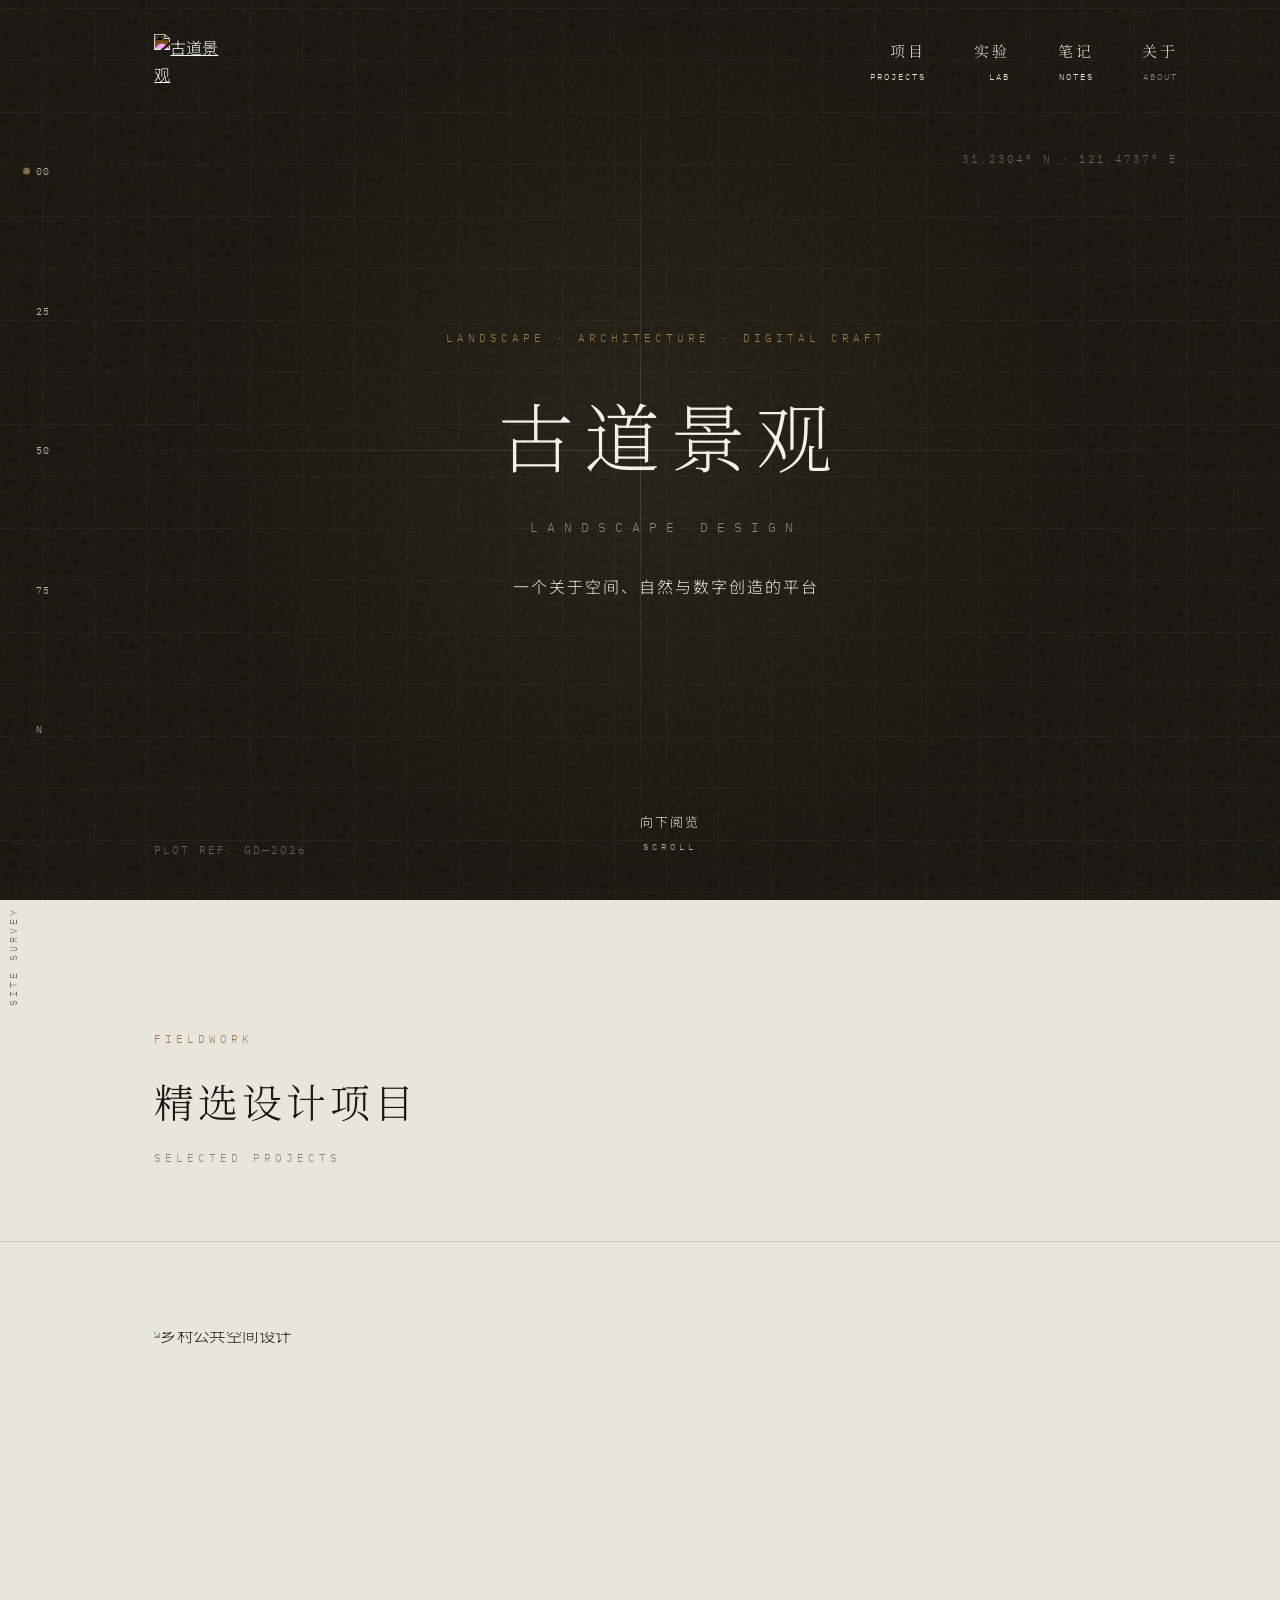
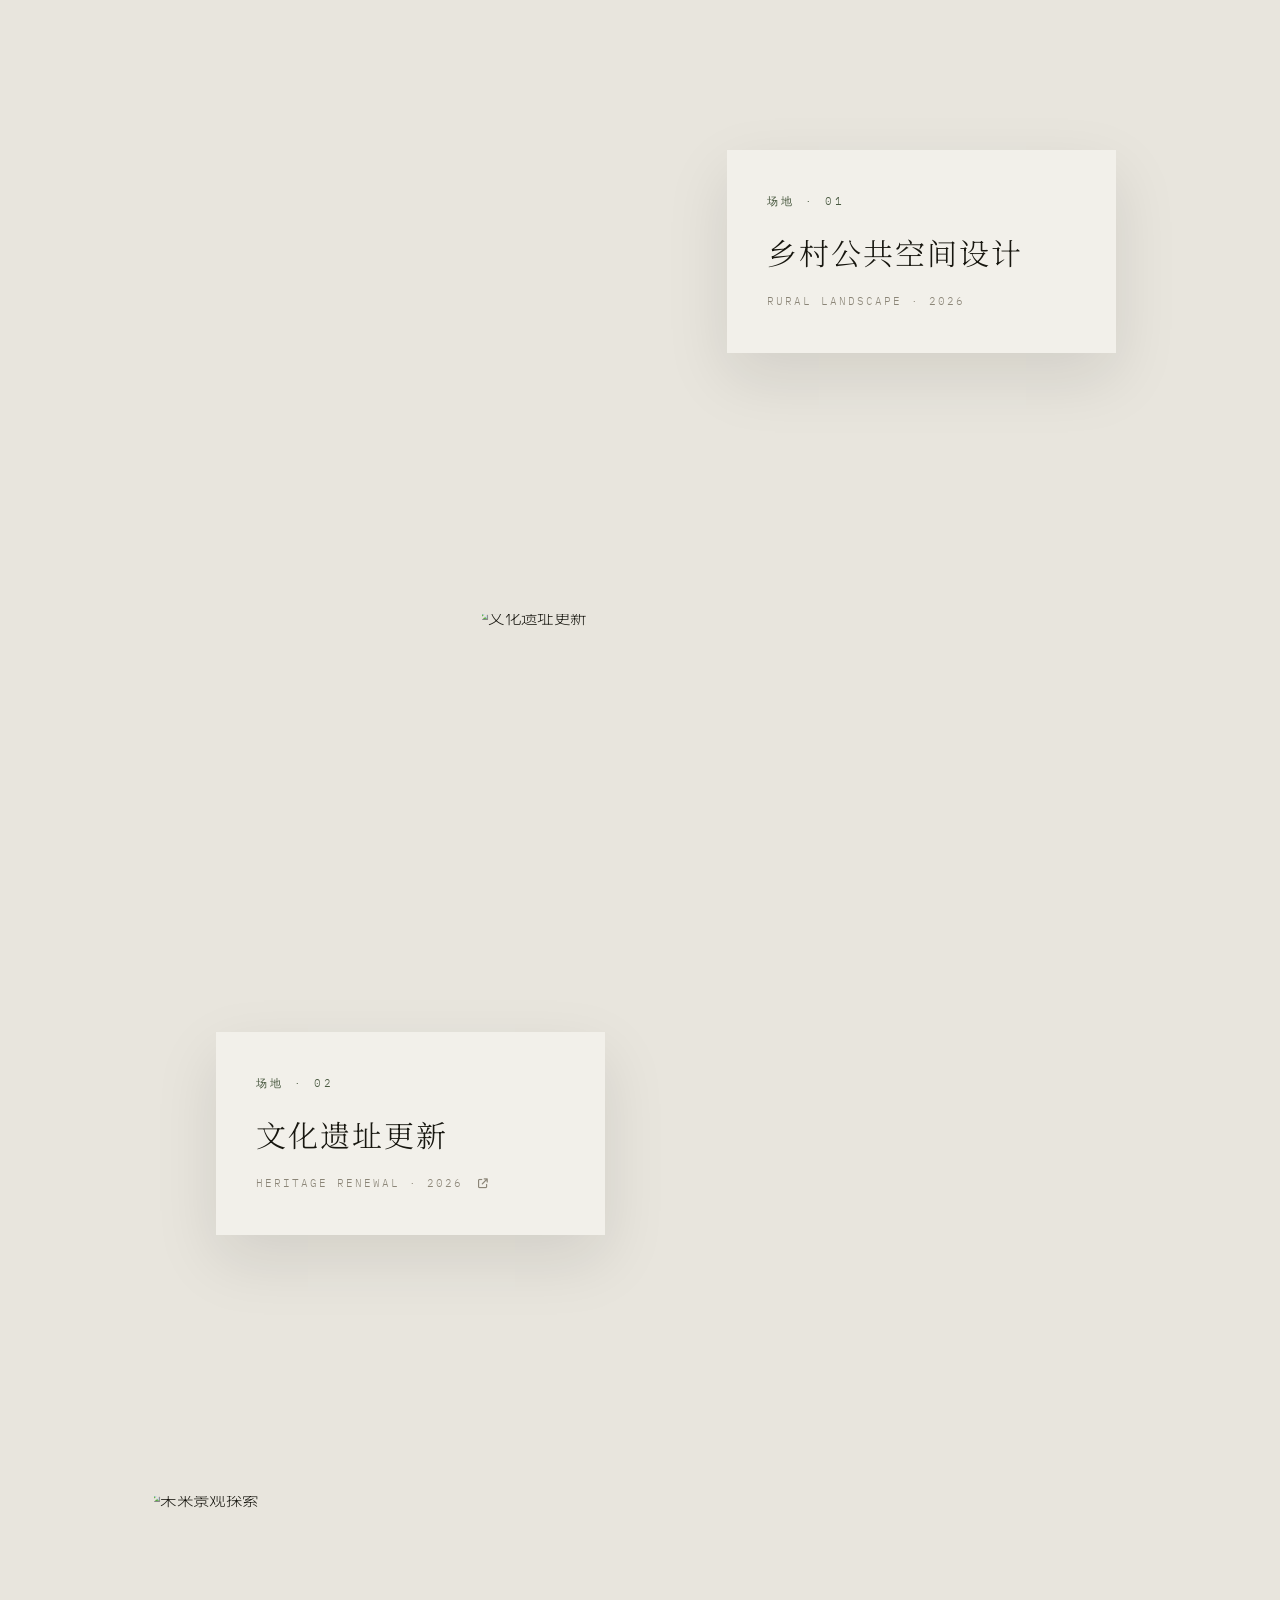
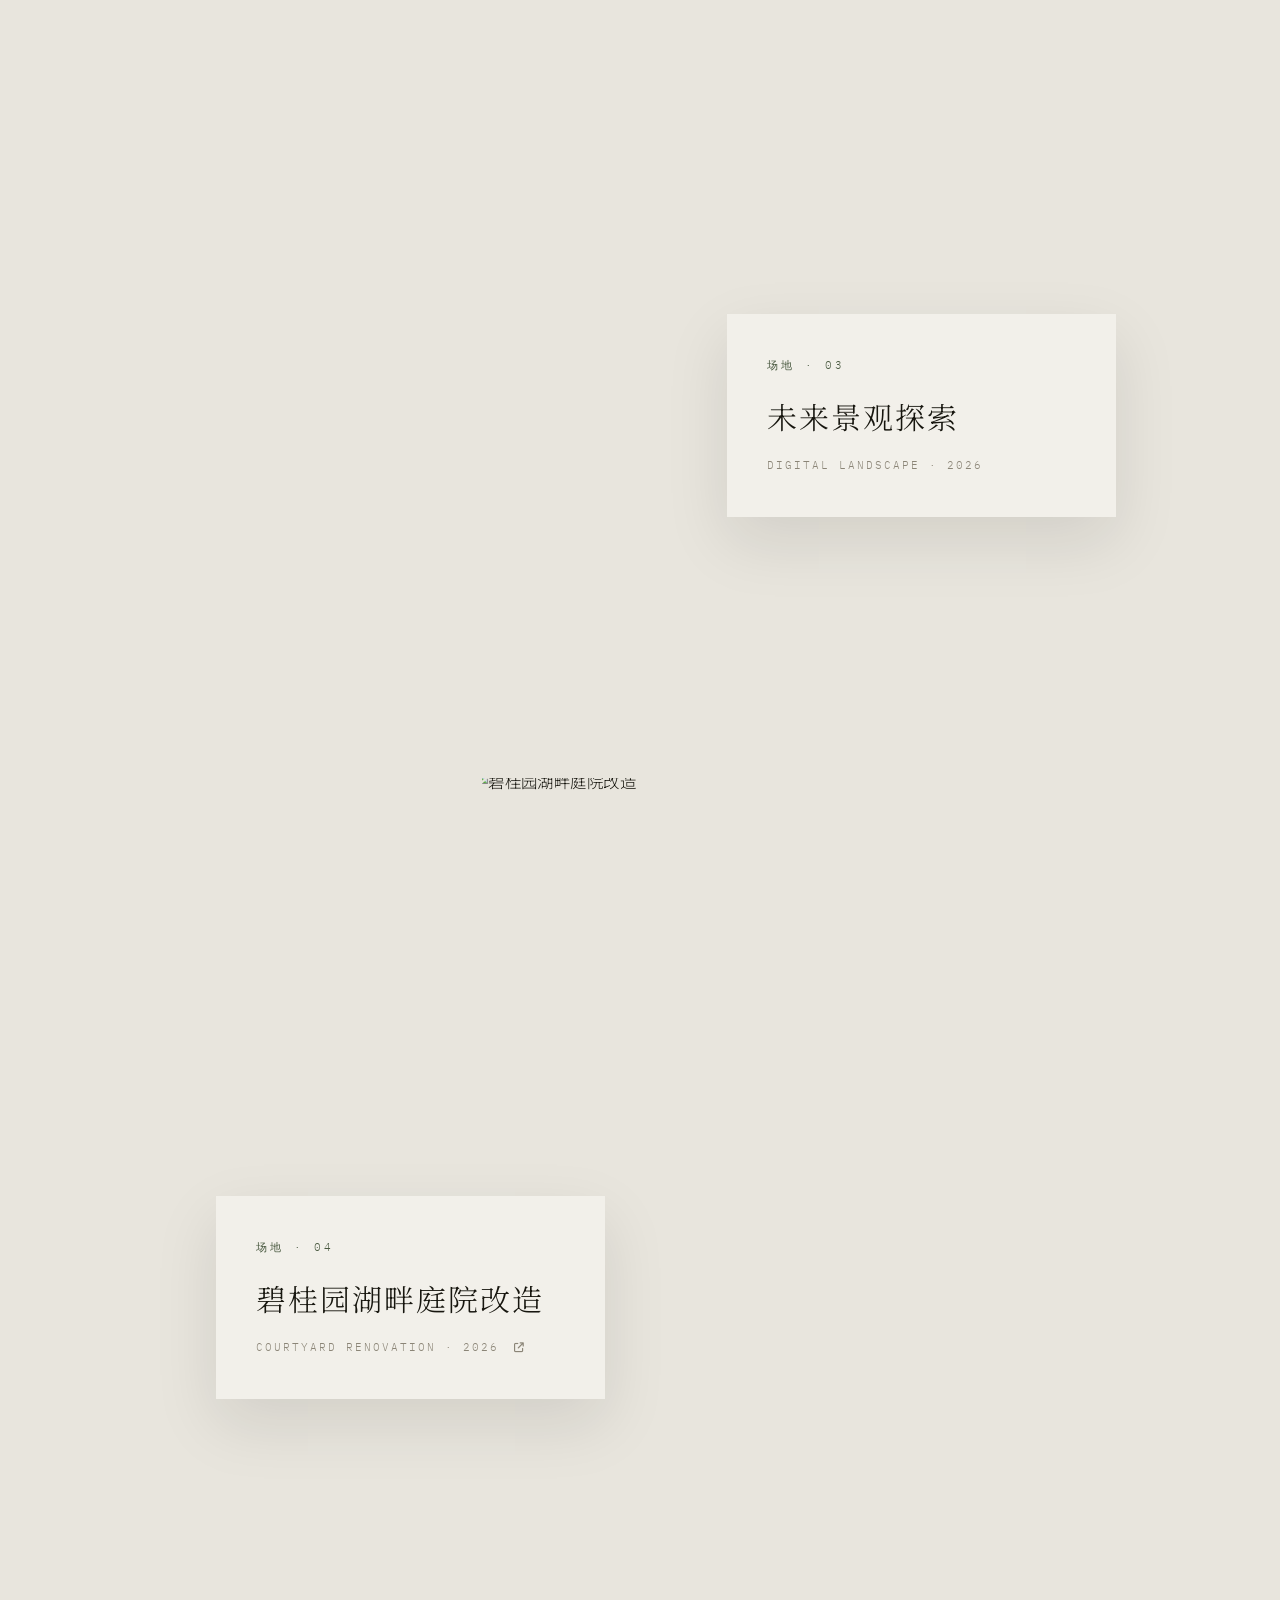
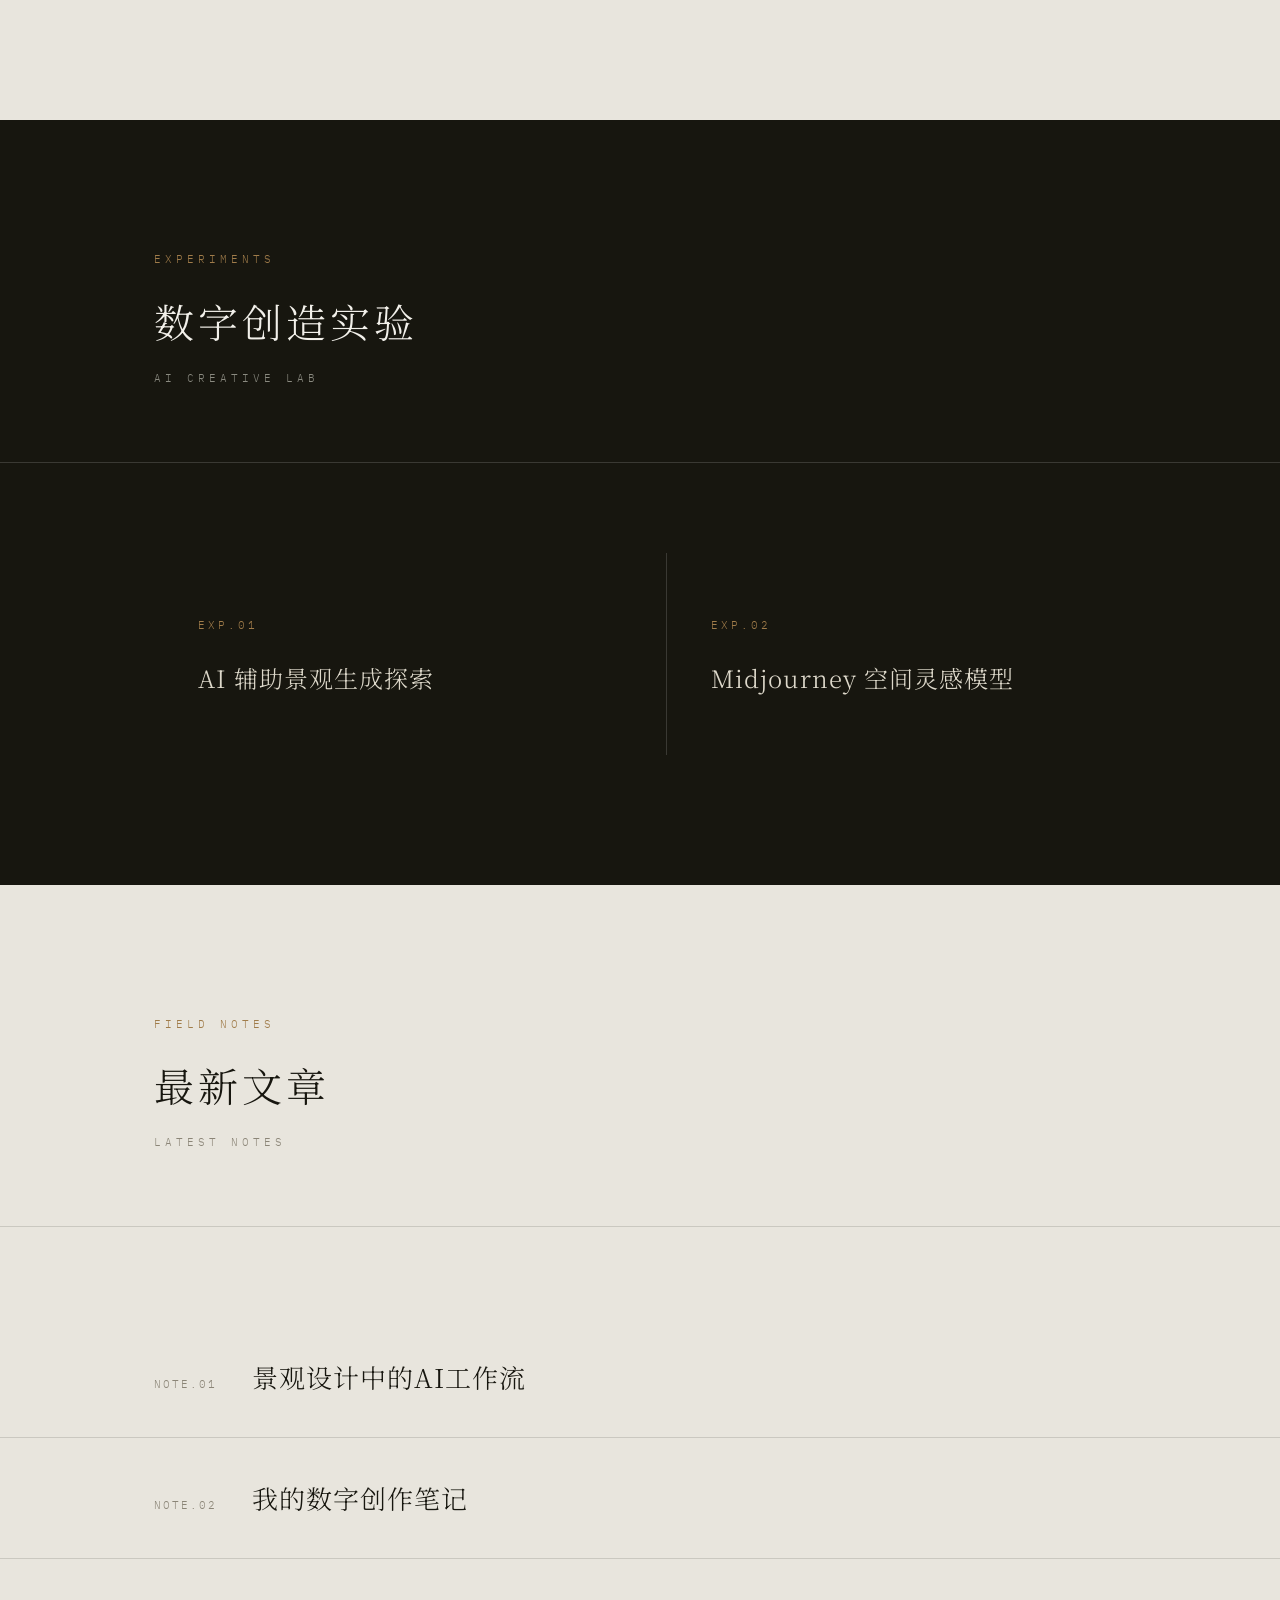
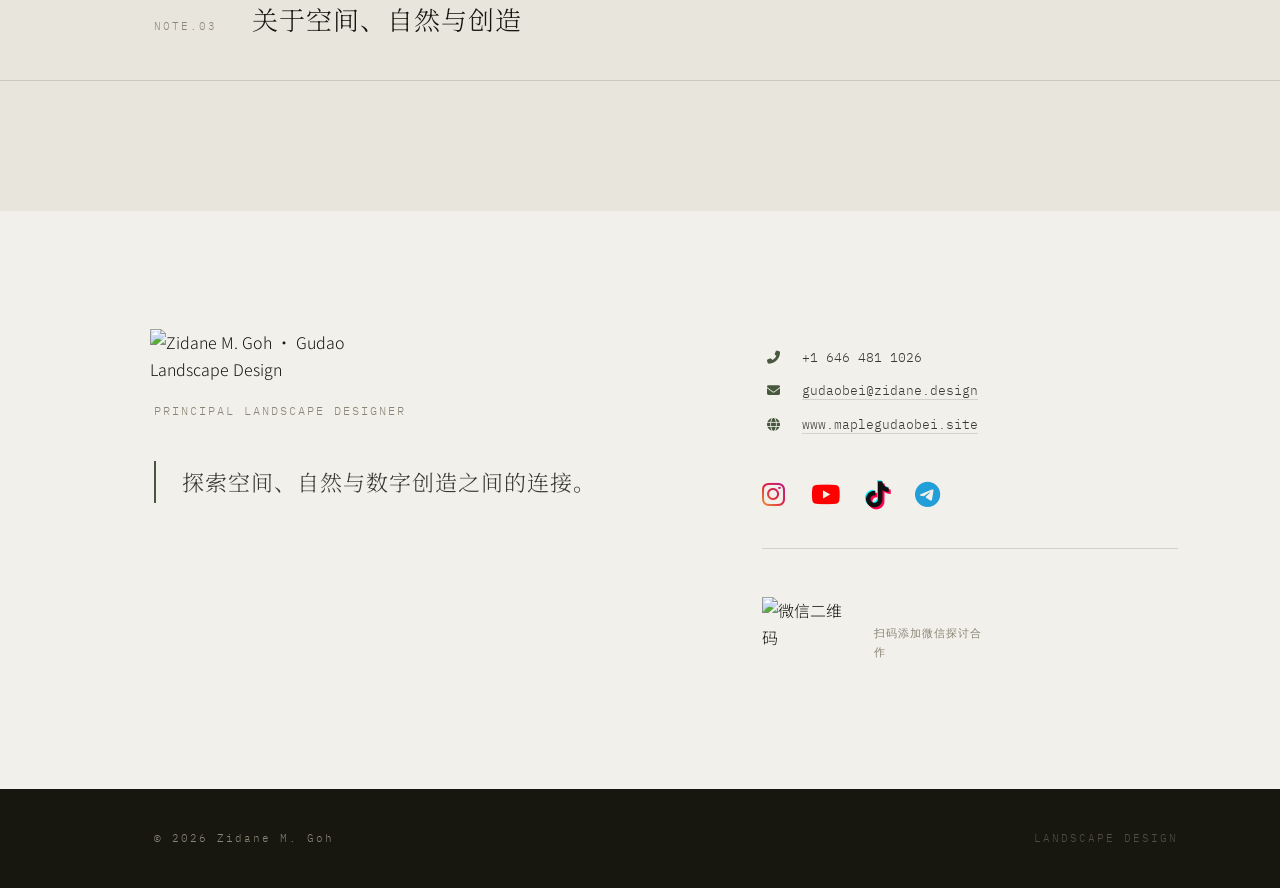
==== commit 4ae7d80d: "Add files via upload" ====
--- a/index.html
+++ b/index.html
@@ -123,6 +123,20 @@
             </article>
         </a>
 
+        <!-- 新增：碧桂园庭院景观设计项目 (PDF) -->
+        <a href="assets/biguiyuanluozong.pdf#toolbar=0" target="_blank" class="project-link project-link--reverse">
+            <article class="project project--reverse">
+                <div class="project-media">
+                    <img src="assets/project04.jpg" alt="碧桂园湖畔庭院改造">
+                </div>
+                <div class="project-copy">
+                    <p class="project-index">场地 · 04</p>
+                    <h3>碧桂园湖畔庭院改造</h3>
+                    <p class="project-meta">COURTYARD RENOVATION · 2026 <i class="fa-solid fa-arrow-up-right-from-square" aria-hidden="true"></i></p>
+                </div>
+            </article>
+        </a>
+
     </div>
 </section>
 
@@ -207,4 +221,4 @@
 
 <script src="script.js"></script>
 </body>
-</html>
+</html>
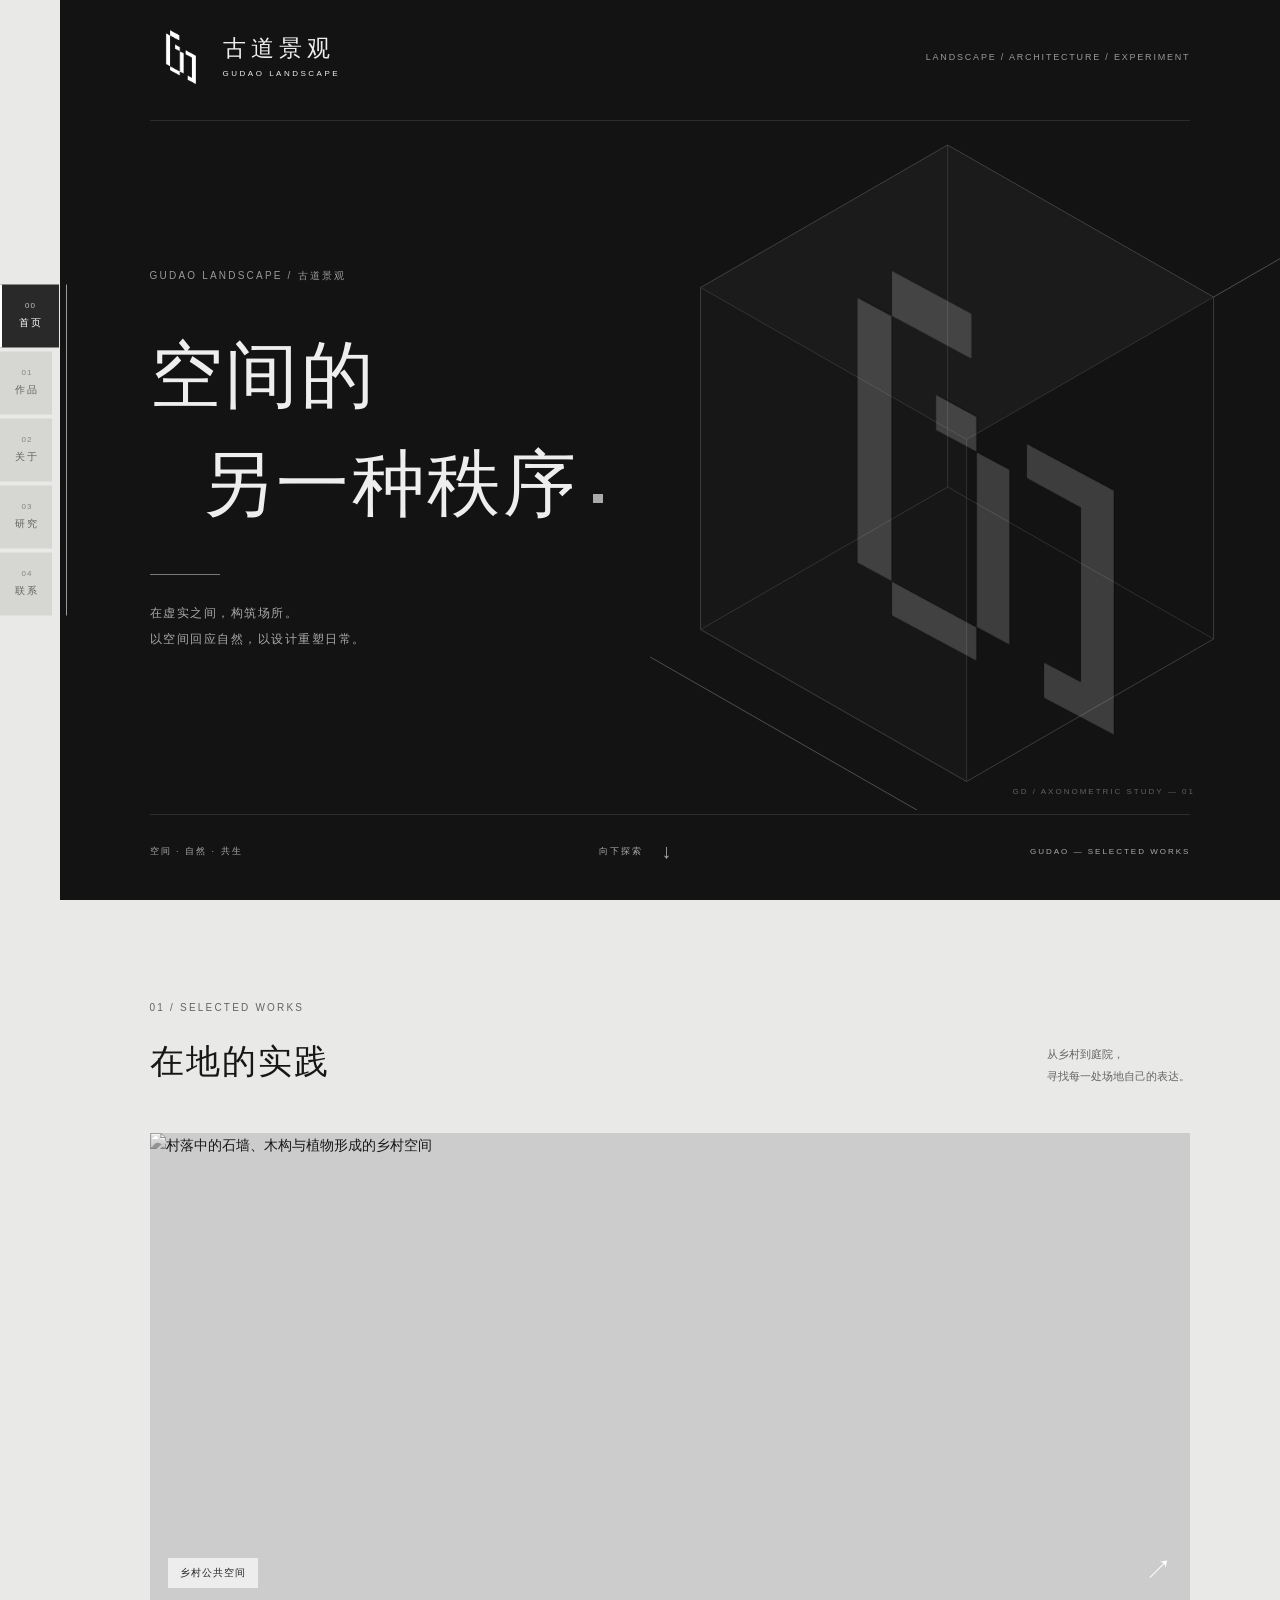
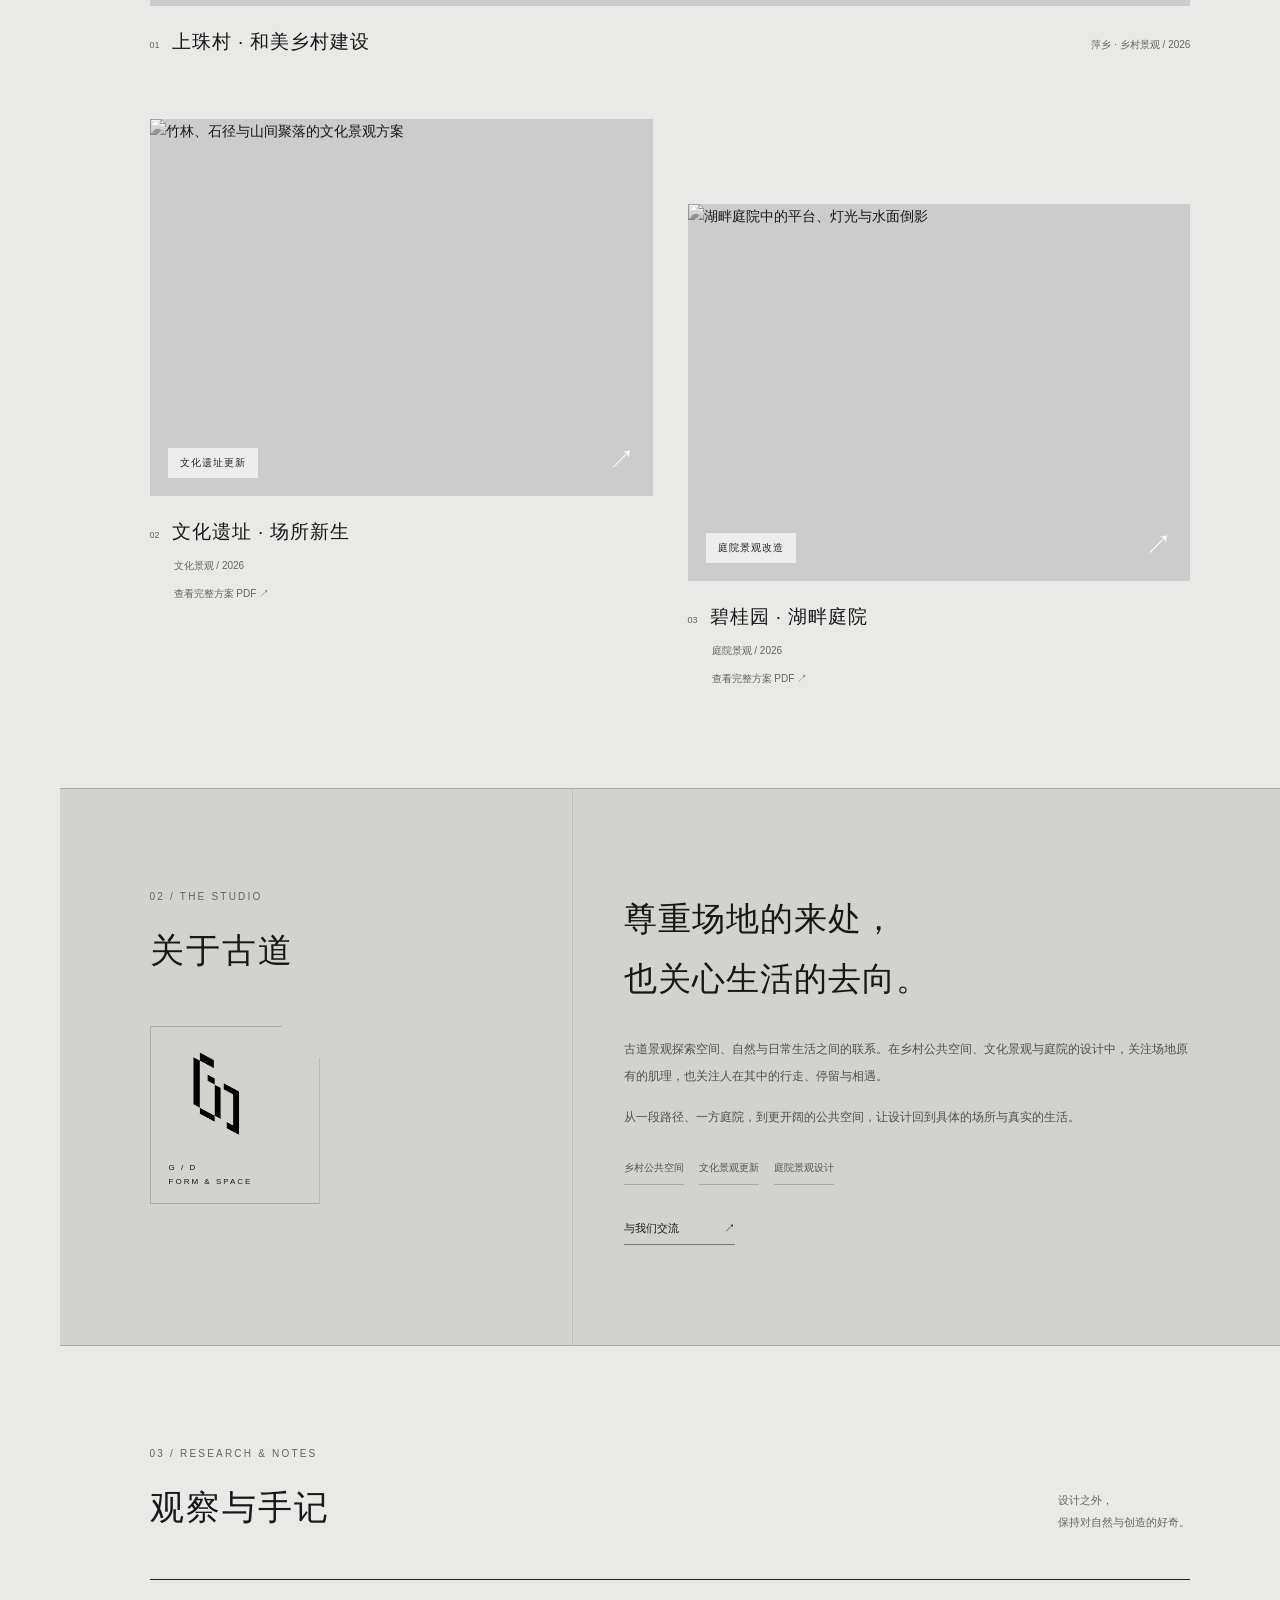
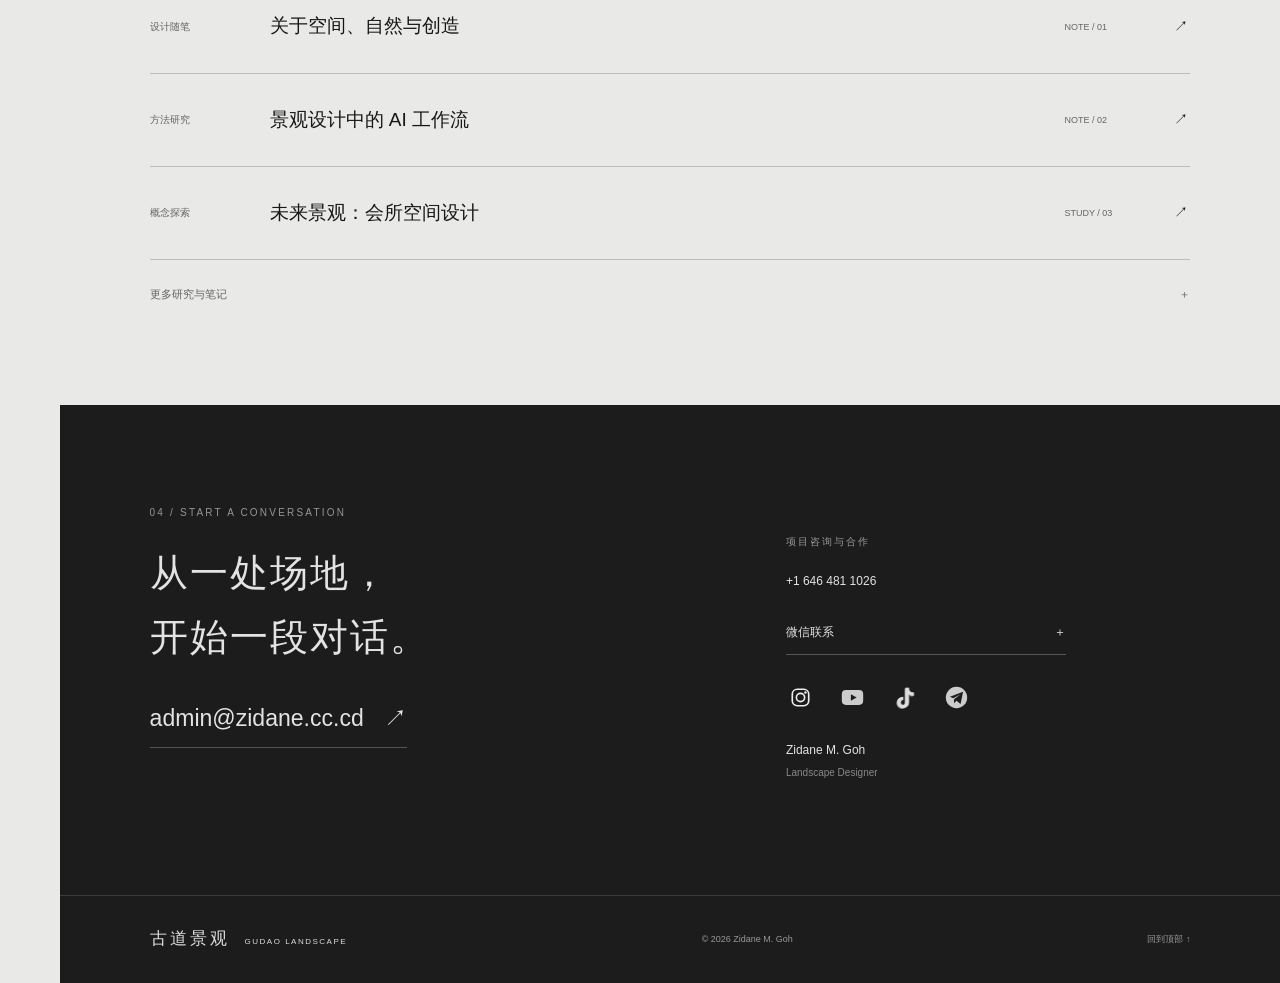
==== commit c89fb6fe: "Add files via upload" ====
--- a/index.html
+++ b/index.html
@@ -1,224 +1,49 @@
-<!DOCTYPE html>
-<html lang="zh-CN">
-<head>
-
-<meta charset="UTF-8">
-<meta name="viewport" content="width=device-width, initial-scale=1.0">
-
-<title>古道景观 | LANDSCAPE DESIGN</title>
-<meta name="description" content="一个关于空间、自然与数字创造的平台">
-
-<link rel="stylesheet" href="style.css">
-<link rel="stylesheet" href="https://cdnjs.cloudflare.com/ajax/libs/font-awesome/6.4.0/css/all.min.css">
-<link rel="preconnect" href="https://fonts.googleapis.com">
-<link rel="preconnect" href="https://fonts.gstatic.com" crossorigin>
-<link href="https://fonts.googleapis.com/css2?family=IBM+Plex+Mono:wght@400;500&family=Noto+Sans+SC:wght@300;400;500&family=Noto+Serif+SC:wght@200;300;400&display=swap" rel="stylesheet">
-
-</head>
-<body>
-
-<!-- 场地测量标尺 / 全站滚动进度 -->
-<div class="rail" aria-hidden="true">
-    <div class="rail__track">
-        <span class="rail__tick" style="top:0%">00</span>
-        <span class="rail__tick" style="top:25%">25</span>
-        <span class="rail__tick" style="top:50%">50</span>
-        <span class="rail__tick" style="top:75%">75</span>
-        <span class="rail__tick" style="top:100%">N</span>
-        <div class="rail__marker" id="railMarker"></div>
-    </div>
-    <div class="rail__vertical">SITE SURVEY · 古道景观</div>
-</div>
-
-<header class="top-nav" id="navbar">
-    <a href="#" class="logo-small">
-        <img src="assets/logo.png" alt="古道景观">
-    </a>
-    <nav>
-        <a href="#projects" class="nav-item">
-            <span class="nav-cn">项目</span>
-            <span class="nav-en">Projects</span>
-        </a>
-        <a href="#lab" class="nav-item">
-            <span class="nav-cn">实验</span>
-            <span class="nav-en">Lab</span>
-        </a>
-        <a href="#blog" class="nav-item">
-            <span class="nav-cn">笔记</span>
-            <span class="nav-en">Notes</span>
-        </a>
-        <a href="#about" class="nav-item">
-            <span class="nav-cn">关于</span>
-            <span class="nav-en">About</span>
-        </a>
-    </nav>
-</header>
-
-<!-- 首页 -->
-<section class="hero" id="top">
-    <div class="hero-bg" aria-hidden="true">
-        <div class="arch-line-x"></div>
-        <div class="arch-line-y"></div>
-    </div>
-    <div class="hero-coords" aria-hidden="true">
-        <span class="hero-coords__item">31.2304° N · 121.4737° E</span>
-        <span class="hero-coords__item hero-coords__item--b">PLOT REF. GD—2026</span>
-    </div>
-    <div class="hero-content">
-        <img class="hero-logo" src="assets/logo.png" alt="">
-        <p class="hero-eyebrow">Landscape · Architecture · Digital Craft</p>
-        <h1>古道景观</h1>
-        <div class="english">LANDSCAPE DESIGN</div>
-        <p class="hero-line">一个关于空间、自然与数字创造的平台</p>
-    </div>
-    <div class="scroll">向下阅览 <span>SCROLL</span></div>
-</section>
-
-<!-- 项目 -->
-<section class="projects" id="projects">
-    <div class="section-head">
-        <p class="section-head__eyebrow">Fieldwork</p>
-        <h2>精选设计项目</h2>
-        <p class="section-head__en">SELECTED PROJECTS</p>
-    </div>
-
-    <div class="project-list">
-
-        <a href="project01.html" class="project-link">
-            <article class="project">
-                <div class="project-media">
-                    <img src="assets/project01.jpg" alt="乡村公共空间设计">
-                </div>
-                <div class="project-copy">
-                    <p class="project-index">场地 · 01</p>
-                    <h3>乡村公共空间设计</h3>
-                    <p class="project-meta">RURAL LANDSCAPE · 2026</p>
-                </div>
-            </article>
-        </a>
-
-        <a href="assets/nankeng-kiln.pdf#toolbar=0" target="_blank" class="project-link project-link--reverse">
-            <article class="project project--reverse">
-                <div class="project-media">
-                    <img src="assets/project02.jpg" alt="文化遗址更新">
-                </div>
-                <div class="project-copy">
-                    <p class="project-index">场地 · 02</p>
-                    <h3>文化遗址更新</h3>
-                    <p class="project-meta">HERITAGE RENEWAL · 2026 <i class="fa-solid fa-arrow-up-right-from-square" aria-hidden="true"></i></p>
-                </div>
-            </article>
-        </a>
-
-        <a href="project03.html" class="project-link">
-            <article class="project">
-                <div class="project-media">
-                    <img src="assets/project03.jpg" alt="未来景观探索">
-                </div>
-                <div class="project-copy">
-                    <p class="project-index">场地 · 03</p>
-                    <h3>未来景观探索</h3>
-                    <p class="project-meta">DIGITAL LANDSCAPE · 2026</p>
-                </div>
-            </article>
-        </a>
-
-        <!-- 新增：碧桂园庭院景观设计项目 (PDF) -->
-        <a href="assets/biguiyuanluozong.pdf#toolbar=0" target="_blank" class="project-link project-link--reverse">
-            <article class="project project--reverse">
-                <div class="project-media">
-                    <img src="assets/project04.jpg" alt="碧桂园湖畔庭院改造">
-                </div>
-                <div class="project-copy">
-                    <p class="project-index">场地 · 04</p>
-                    <h3>碧桂园湖畔庭院改造</h3>
-                    <p class="project-meta">COURTYARD RENOVATION · 2026 <i class="fa-solid fa-arrow-up-right-from-square" aria-hidden="true"></i></p>
-                </div>
-            </article>
-        </a>
-
-    </div>
-</section>
-
-<!-- AI -->
-<section class="lab" id="lab">
-    <div class="section-head section-head--dark">
-        <p class="section-head__eyebrow">Experiments</p>
-        <h2>数字创造实验</h2>
-        <p class="section-head__en">AI CREATIVE LAB</p>
-    </div>
-    <div class="gallery">
-        <a href="lab01.html" class="post lab-post">
-            <span>EXP.01</span>
-            <h3>AI 辅助景观生成探索</h3>
-        </a>
-        <a href="lab02.html" class="post lab-post">
-            <span>EXP.02</span>
-            <h3>Midjourney 空间灵感模型</h3>
-        </a>
-    </div>
-</section>
-
-<!-- BLOG -->
-<section class="blog" id="blog">
-    <div class="section-head">
-        <p class="section-head__eyebrow">Field notes</p>
-        <h2>最新文章</h2>
-        <p class="section-head__en">LATEST NOTES</p>
-    </div>
-
-    <a href="note01.html" class="post">
-        <span>NOTE.01</span>
-        <h3>景观设计中的AI工作流</h3>
-    </a>
-    <a href="note02.html" class="post">
-        <span>NOTE.02</span>
-        <h3>我的数字创作笔记</h3>
-    </a>
-    <a href="note03.html" class="post">
-        <span>NOTE.03</span>
-        <h3>关于空间、自然与创造</h3>
-    </a>
-</section>
-
-<!-- ABOUT -->
-<section class="about" id="about">
-    <div class="about-grid">
-
-        <div class="about-lede">
-            <img class="about-mark" src="assets/sign.png" alt="Zidane M. Goh · Gudao Landscape Design">
-            <p class="about-role">Principal Landscape Designer</p>
-            <p class="about-quote">探索空间、自然与数字创造之间的连接。</p>
-        </div>
-
-        <div class="about-contact">
-            <div class="contact-info">
-                <div><i class="fas fa-phone-alt"></i> +1 646 481 1026</div>
-                <div><i class="fas fa-envelope"></i> <a href="mailto:gudaobei@zidane.design">gudaobei@zidane.design</a></div>
-                <div><i class="fas fa-globe"></i> <a href="https://www.maplegudaobei.site" target="_blank">www.maplegudaobei.site</a></div>
-            </div>
-
-            <div class="social-matrix">
-                <a href="#" title="Instagram"><i class="fab fa-instagram brand-instagram"></i></a>
-                <a href="#" title="YouTube"><i class="fab fa-youtube brand-youtube"></i></a>
-                <a href="#" title="TikTok"><i class="fab fa-tiktok brand-tiktok"></i></a>
-                <a href="#" title="Telegram"><i class="fab fa-telegram-plane brand-telegram"></i></a>
-            </div>
-
-            <div class="wechat-qr">
-                <img src="assets/wechat.jpg" alt="微信二维码">
-                <p>扫码添加微信探讨合作</p>
-            </div>
-        </div>
-
-    </div>
-</section>
-
-<footer>
-    <span>© 2026 Zidane M. Goh</span>
-    <span class="footer-en">LANDSCAPE DESIGN</span>
-</footer>
-
-<script src="script.js"></script>
-</body>
-</html>+<!doctype html>
+<html lang="zh-CN">
+<head>
+<meta charset="utf-8"><meta name="viewport" content="width=device-width,initial-scale=1">
+<title>古道景观 · 空间的另一种秩序</title>
+<meta name="description" content="古道景观，探索空间、自然与日常生活的联系。乡村公共空间、文化景观与庭院设计。">
+<link rel="stylesheet" href="geometry.css">
+</head>
+<body>
+<a class="skip" href="#projects">跳转至项目</a>
+<header class="nav-shell"><div class="nav-wrap">
+<a class="brand-lockup" href="#top" aria-label="古道景观首页"><img class="brand-logo" src="assets/logo.png" width="68" height="68" alt="古道景观标志"><span class="wordmark"><span class="wordmark-cn">古道景观<span class="brand-dot">·</span></span><span class="wordmark-en">GUDAO LANDSCAPE</span></span></a>
+<span class="header-note">LANDSCAPE / ARCHITECTURE / EXPERIMENT</span>
+</div></header>
+<nav class="chapter-nav" aria-label="页面区块导航">
+<a class="chapter-tab" href="#top" aria-current="location" style="--chapter-color:#292929"><span class="chapter-number" aria-hidden="true">00</span><span>首页</span></a>
+<a class="chapter-tab" href="#projects" style="--chapter-color:#414141"><span class="chapter-number" aria-hidden="true">01</span><span>作品</span></a>
+<a class="chapter-tab" href="#studio" style="--chapter-color:#555555"><span class="chapter-number" aria-hidden="true">02</span><span>关于</span></a>
+<a class="chapter-tab" href="#journal" style="--chapter-color:#6c6c6c"><span class="chapter-number" aria-hidden="true">03</span><span>研究</span></a>
+<a class="chapter-tab" href="#contact" style="--chapter-color:#383838"><span class="chapter-number" aria-hidden="true">04</span><span>联系</span></a>
+<span class="chapter-progress" aria-hidden="true"><span></span></span>
+</nav>
+<main>
+<section class="hero" id="top" aria-labelledby="hero-title">
+<div class="hero-side" aria-hidden="true">LANDSCAPE &amp; EVERYDAY LIFE</div>
+<div class="geometry-field" aria-hidden="true"><svg viewBox="0 0 700 720" fill="none"><path d="M80 530L360 690L620 540V180L340 20L80 170Z" stroke="#5b5b5b" stroke-width=".8"/><path d="M80 170L360 330L620 180M360 330V690M80 530L340 380L620 540M340 20V380" stroke="#424242" stroke-width=".8"/><path d="M80 170L360 330V690L80 530Z" fill="#fff" opacity=".025"/><path d="M340 20L620 180L360 330L80 170Z" fill="#fff" opacity=".045"/><path d="M27 559L360 750M620 180L698 135" stroke="#777" stroke-width=".8"/></svg><img src="assets/logo.png" alt="" class="gd-monument"><span class="geometry-coordinate">GD / AXONOMETRIC STUDY — 01</span></div>
+<div class="hero-center"><p class="eyebrow hero-kicker">GUDAO LANDSCAPE / 古道景观</p><h1 id="hero-title">空间的<br><span>另一种秩序<span class="title-square" aria-hidden="true"></span></span></h1><div class="hero-rule" aria-hidden="true"></div><p class="hero-description">在虚实之间，构筑场所。<br>以空间回应自然，以设计重塑日常。</p></div>
+<div class="hero-bottom"><span>空间 · 自然 · 共生</span><a href="#projects">向下探索<span class="down-arrow" aria-hidden="true">↓</span></a><span class="hero-edition">GUDAO — SELECTED WORKS</span></div>
+</section>
+<section class="works section" id="projects" aria-labelledby="work-title">
+<div class="section-heading"><div><p class="eyebrow">01 / SELECTED WORKS</p><h2 id="work-title">在地的实践</h2></div><p class="section-aside">从乡村到庭院，<br>寻找每一处场地自己的表达。</p></div>
+<div class="work-grid">
+<a class="work-card work-card-feature" href="project01.html"><div class="work-image"><img src="assets/web-project01.jpg" width="1800" height="1350" alt="村落中的石墙、木构与植物形成的乡村空间" loading="lazy"><span class="image-label">乡村公共空间</span><span class="image-arrow" aria-hidden="true">↗</span></div><div class="work-caption"><div><span class="work-number">01</span><h3>上珠村 · 和美乡村建设</h3></div><p>萍乡 · 乡村景观 / 2026</p></div></a>
+<a class="work-card" href="assets/nankeng-kiln.pdf" target="_blank" rel="noopener"><div class="work-image"><img src="assets/web-project02.jpg" width="1500" height="818" alt="竹林、石径与山间聚落的文化景观方案" loading="lazy"><span class="image-label">文化遗址更新</span><span class="image-arrow" aria-hidden="true">↗</span></div><div class="work-caption"><div><span class="work-number">02</span><h3>文化遗址 · 场所新生</h3></div><p>文化景观 / 2026</p></div><span class="pdf-note">查看完整方案 PDF ↗</span></a>
+<a class="work-card work-card-offset" href="assets/biguiyuanluozong.pdf" target="_blank" rel="noopener"><div class="work-image"><img src="assets/web-project04.jpg" width="1448" height="1086" alt="湖畔庭院中的平台、灯光与水面倒影" loading="lazy"><span class="image-label">庭院景观改造</span><span class="image-arrow" aria-hidden="true">↗</span></div><div class="work-caption"><div><span class="work-number">03</span><h3>碧桂园 · 湖畔庭院</h3></div><p>庭院景观 / 2026</p></div><span class="pdf-note">查看完整方案 PDF ↗</span></a>
+</div>
+</section>
+<section class="studio section" id="studio" aria-labelledby="studio-title"><div class="studio-label"><p class="eyebrow">02 / THE STUDIO</p><h2 id="studio-title">关于古道</h2><div class="studio-symbol" aria-hidden="true"><img src="assets/logo.png" alt=""><span>G / D<br>FORM &amp; SPACE</span></div></div><div class="studio-content"><p class="studio-statement">尊重场地的来处，<br>也关心生活的去向。</p><p class="studio-copy">古道景观探索空间、自然与日常生活之间的联系。在乡村公共空间、文化景观与庭院的设计中，关注场地原有的肌理，也关注人在其中的行走、停留与相遇。</p><p class="studio-copy">从一段路径、一方庭院，到更开阔的公共空间，让设计回到具体的场所与真实的生活。</p><div class="practice-list"><span>乡村公共空间</span><span>文化景观更新</span><span>庭院景观设计</span></div><a class="text-link" href="mailto:admin@zidane.cc.cd">与我们交流 <span aria-hidden="true">↗</span></a></div></section>
+<section class="journal section" id="journal" aria-labelledby="journal-title"><div class="section-heading"><div><p class="eyebrow">03 / RESEARCH &amp; NOTES</p><h2 id="journal-title">观察与手记</h2></div><p class="section-aside">设计之外，<br>保持对自然与创造的好奇。</p></div><div class="journal-list"><a href="note03.html"><span class="journal-category">设计随笔</span><h3>关于空间、自然与创造</h3><span class="journal-index">NOTE / 01</span><span aria-hidden="true">↗</span></a><a href="note01.html"><span class="journal-category">方法研究</span><h3>景观设计中的 AI 工作流</h3><span class="journal-index">NOTE / 02</span><span aria-hidden="true">↗</span></a><a href="project03.html"><span class="journal-category">概念探索</span><h3>未来景观：会所空间设计</h3><span class="journal-index">STUDY / 03</span><span aria-hidden="true">↗</span></a></div><details class="more-notes"><summary>更多研究与笔记 <span aria-hidden="true">＋</span></summary><div><a href="lab01.html">AI 辅助景观生成探索 ↗</a><a href="lab02.html">Midjourney 空间灵感模型 ↗</a><a href="note02.html">我的数字创作笔记 ↗</a></div></details></section>
+<section class="contact section" id="contact" aria-labelledby="contact-title"><div><p class="eyebrow">04 / START A CONVERSATION</p><h2 id="contact-title">从一处场地，<br>开始一段对话。</h2><a class="contact-email" href="mailto:admin@zidane.cc.cd">admin@zidane.cc.cd <span aria-hidden="true">↗</span></a></div><div class="contact-details"><p class="contact-caption">项目咨询与合作</p><a href="tel:+16464811026">+1 646 481 1026</a><details class="wechat"><summary>微信联系 <span aria-hidden="true">＋</span></summary><div><img src="assets/wechat.jpg" width="160" height="160" loading="lazy" alt="微信联系二维码"><p>扫码添加微信，交流项目需求</p></div></details><div class="social-matrix" aria-label="社交平台">
+<button type="button" class="social-icon instagram" data-social="Instagram" aria-label="Instagram（账号链接待设置）" title="Instagram · 账号链接待设置"><svg viewBox="0 0 28 28" aria-hidden="true"><rect x="4" y="4" width="20" height="20" rx="6" fill="none" stroke="currentColor" stroke-width="2"/><circle cx="14" cy="14" r="5" fill="none" stroke="currentColor" stroke-width="2"/><circle cx="20" cy="8" r="1.5" fill="currentColor"/></svg></button>
+<button type="button" class="social-icon youtube" data-social="YouTube" aria-label="YouTube（账号链接待设置）" title="YouTube · 账号链接待设置"><svg viewBox="0 0 28 28" aria-hidden="true"><rect x="1" y="5" width="26" height="18" rx="5" fill="currentColor"/><path d="M12 10L19 14L12 18Z" fill="white"/></svg></button>
+<button type="button" class="social-icon tiktok" data-social="TikTok" aria-label="TikTok（账号链接待设置）" title="TikTok · 账号链接待设置"><svg viewBox="0 0 28 28" aria-hidden="true"><defs><path id="music-note" d="M15 2h4c0 4 2 6 6 6v4c-2 0-4-1-6-2v10a7 7 0 1 1-7-7v4a3 3 0 1 0 3 3Z"/></defs><use href="#music-note" fill="#25f4ee" transform="translate(-1 1)"/><use href="#music-note" fill="#fe2c55" transform="translate(1 0)"/><use href="#music-note" fill="#101715"/></svg></button>
+<button type="button" class="social-icon telegram" data-social="Telegram" aria-label="Telegram（账号链接待设置）" title="Telegram · 账号链接待设置"><svg viewBox="0 0 28 28" aria-hidden="true"><circle cx="14" cy="14" r="13" fill="currentColor"/><path d="M6 13L22 7L19 22L14 18L11 21L11 16L19 10L10 15Z" fill="white"/></svg></button>
+</div><p class="social-status" role="status"></p><p class="contact-signature">Zidane M. Goh<br><span>Landscape Designer</span></p></div></section>
+</main>
+<footer><a class="footer-brand" href="#top">古道景观<span>GUDAO LANDSCAPE</span></a><span>© 2026 Zidane M. Goh</span><a href="#top">回到顶部 ↑</a></footer>
+<script src="geometry.js"></script>
+</body></html>
--- a/geometry.css
+++ b/geometry.css
@@ -0,0 +1,10 @@
+@charset "UTF-8";
+:root{--paper:#e9e9e7;--ink:#171717;--muted:#646464;--line:#bdbdb9;--sans:"Microsoft YaHei","PingFang SC",Arial,sans-serif;--edge:7vw}
+*{box-sizing:border-box}html{scroll-behavior:smooth;scroll-padding-top:35px}body{margin:0;padding-left:60px;background:var(--paper);color:var(--ink);font:14px/1.8 var(--sans);-webkit-font-smoothing:antialiased}a{color:inherit;text-decoration:none}img{display:block;max-width:100%}button,summary{font:inherit}a:focus-visible,button:focus-visible,summary:focus-visible{outline:2px solid #888;outline-offset:5px}::selection{background:#888;color:#fff}.skip{position:fixed;top:-80px;left:70px;padding:10px;background:white;z-index:50}.skip:focus{top:10px}.nav-shell{position:absolute;top:0;left:60px;right:0;z-index:5;color:#eee}.nav-wrap{padding:26px var(--edge);display:flex;align-items:center;justify-content:space-between;gap:25px}.brand-lockup{display:flex;align-items:center;gap:11px}.brand-logo{width:62px;height:62px;object-fit:contain;filter:invert(1)}.wordmark{display:flex;flex-direction:column}.wordmark-cn{font-size:23px;font-weight:400;letter-spacing:5px;line-height:1.5}.brand-dot{display:none}.wordmark-en{font:8px/2.2 Arial;letter-spacing:2.5px}.header-note{font:9px Arial;letter-spacing:1.8px;color:#999}.hero{position:relative;height:100svh;min-height:760px;max-height:1180px;background:#131313;color:#eee;overflow:hidden;display:flex;align-items:center;padding:150px var(--edge) 130px}.hero::after{content:"";position:absolute;inset:120px var(--edge) 85px;border-top:1px solid #ffffff1c;border-bottom:1px solid #ffffff1c;pointer-events:none}.hero-side{display:none}.hero-center{position:relative;z-index:2;width:75%;pointer-events:none}.eyebrow{font:10px/1.6 Arial,var(--sans);letter-spacing:2.2px;color:var(--muted);margin:0 0 20px}.hero-kicker{color:#999;margin-bottom:36px}.hero h1{font-size:clamp(44px,5.7vw,88px);font-weight:300;letter-spacing:.035em;line-height:1.5;margin:0;white-space:nowrap}.hero h1>span{padding-left:.7em}.title-square{display:inline-block;width:.13em;height:.13em;background:#aaa;margin:0 0 .08em .2em;vertical-align:baseline}.hero-rule{height:1px;width:70px;background:#777;margin:35px 0 25px}.hero-description{color:#aaa;font-size:12px;letter-spacing:1.5px;line-height:2.2;margin:0}.geometry-field{position:absolute;right:-4%;top:14%;height:76%;width:61%;max-width:780px;pointer-events:none;opacity:.78}.geometry-field svg{position:absolute;width:100%;height:100%;object-fit:contain}.gd-monument{position:absolute;inset:15% 10% 5% 18%;width:72%;height:80%;object-fit:contain;filter:invert(1);opacity:.23}.geometry-coordinate{position:absolute;right:18%;bottom:2%;font:8px Arial;letter-spacing:2px;color:#777}.hero-bottom{position:absolute;left:var(--edge);right:var(--edge);bottom:31px;display:flex;justify-content:space-between;align-items:center;color:#aaa;font-size:9px;letter-spacing:2px}.hero-bottom>a{display:flex;gap:18px;align-items:center}.down-arrow{font-size:20px}.hero-edition{font:8px Arial;letter-spacing:2px}.section{padding:100px var(--edge);max-width:1700px;margin:auto}.section-heading{display:flex;justify-content:space-between;align-items:flex-end;gap:30px;margin-bottom:46px}.section h2{font-size:34px;line-height:1.5;font-weight:400;letter-spacing:2px;margin:0}.section-aside{font-size:11px;line-height:2;color:var(--muted);margin:0}.work-grid{display:grid;grid-template-columns:1fr 1fr;gap:60px 35px}.work-card{min-width:0}.work-card-feature{grid-column:1/-1}.work-image{position:relative;overflow:hidden;aspect-ratio:4/3;background:#ccc}.work-image img{width:100%;height:100%;object-fit:cover;filter:grayscale(1);transition:transform .7s,filter .5s}.work-card:hover img{transform:scale(1.025);filter:grayscale(0)}.work-card-feature .work-image{aspect-ratio:2.2}.work-card-feature img{object-position:50% 60%}.image-label{position:absolute;left:18px;bottom:18px;font-size:10px;letter-spacing:1px;padding:6px 12px;background:#ededed;color:#222}.image-arrow{position:absolute;right:18px;bottom:18px;color:#fff;font:27px Arial}.work-caption{display:flex;justify-content:space-between;align-items:baseline;gap:20px;margin-top:19px}.work-caption>div{display:flex;gap:12px;align-items:baseline}.work-caption h3{font-size:19px;font-weight:400;letter-spacing:1px;margin:0}.work-number{font:9px Arial;color:var(--muted)}.work-caption p{font-size:10px;color:var(--muted);margin:0;white-space:nowrap}.work-card:not(.work-card-feature) .work-caption{display:block}.work-card:not(.work-card-feature) .work-caption p{margin:7px 0 0 24px}.pdf-note{display:block;font-size:10px;color:var(--muted);margin:10px 0 0 24px}.work-card-offset{padding-top:85px}.studio{display:grid;grid-template-columns:1fr 1.4fr;gap:70px;background:#d2d2cf;border-top:1px solid #aaa;border-bottom:1px solid #aaa;position:relative}.studio::before{content:"";position:absolute;left:42%;top:0;bottom:0;width:1px;background:#bdbdb9}.studio-symbol{margin-top:50px;width:170px;border:1px solid #aaa;position:relative;padding:14px 18px;clip-path:polygon(0 0,77% 0,100% 18%,100% 100%,0 100%)}.studio-symbol img{width:95px;height:105px;object-fit:contain}.studio-symbol span{display:block;font:8px/1.8 Arial;letter-spacing:2px;margin-top:15px}.studio-statement{font-size:clamp(23px,2.6vw,38px);font-weight:300;letter-spacing:1px;line-height:1.8;margin:0 0 28px}.studio-copy{font-size:12px;line-height:2.2;color:#505050;margin:0 0 15px;max-width:580px}.practice-list{display:flex;gap:15px;flex-wrap:wrap;font-size:10px;color:#555;margin:28px 0}.practice-list span{border-bottom:1px solid #aaa;padding-bottom:7px}.text-link{display:inline-flex;gap:45px;align-items:center;border-bottom:1px solid #777;font-size:11px;padding:6px 0}.journal-list{border-top:1px solid #222}.journal-list>a{display:grid;grid-template-columns:100px 1fr 90px 16px;gap:20px;align-items:center;border-bottom:1px solid var(--line);padding:29px 0;transition:background .2s}.journal-list>a:hover{background:#ddd}.journal-category{font-size:10px;color:var(--muted)}.journal-list h3{font-size:19px;font-weight:400;margin:0}.journal-index{font:9px Arial;color:var(--muted)}summary{cursor:pointer;list-style:none}summary::-webkit-details-marker{display:none}.more-notes{margin-top:25px;font-size:11px;color:var(--muted)}.more-notes summary{display:flex;justify-content:space-between}.more-notes>div{display:flex;flex-wrap:wrap;gap:25px;padding:25px 0}.contact{background:#1c1c1c;color:#e3e3e3;display:grid;grid-template-columns:1.4fr 1fr;gap:70px;position:relative}.contact .eyebrow{color:#969696}.contact h2{font-size:38px;font-weight:300;line-height:1.7}.contact-email{display:inline-block;margin-top:30px;padding-bottom:10px;border-bottom:1px solid #555;font:clamp(16px,1.8vw,25px)/1.6 Arial}.contact-email span{margin-left:14px}.contact-details{padding-top:28px;font-size:12px}.contact-caption{font-size:10px;color:#999;letter-spacing:2px;margin:0 0 20px}.wechat{max-width:280px;margin-top:20px}.wechat summary{display:flex;justify-content:space-between;border-bottom:1px solid #555;padding:10px 0}.wechat>div{padding-top:16px}.wechat p{font-size:10px;color:#aaa}.social-matrix{display:flex;gap:23px;margin-top:28px;filter:grayscale(1)}.social-icon{width:29px;height:29px;background:transparent;border:0;padding:3px;cursor:pointer;filter:brightness(0) invert(.85);transition:transform .2s}.social-icon:hover{transform:translateY(-3px)}.social-icon svg{width:100%;height:100%;display:block}.instagram{color:#eee}.youtube,.telegram{color:#bbb}.social-status{font-size:10px;color:#aaa}.social-status:empty{display:none}.contact-signature{font-size:12px;margin-top:28px}.contact-signature span{font:10px Arial;color:#888}footer{padding:28px var(--edge);background:#1c1c1c;color:#999;border-top:1px solid #3d3d3d;display:flex;align-items:center;justify-content:space-between;gap:20px;font-size:9px}.footer-brand{font-size:17px;letter-spacing:3px;color:#ddd}.footer-brand span{font:8px Arial;letter-spacing:1.5px;margin-left:15px}.chapter-nav{position:fixed;left:0;top:50%;transform:translateY(-50%);z-index:30;display:flex;flex-direction:column;gap:4px;padding-right:8px;--active-color:#333;--reading-progress:0}.chapter-tab{width:52px;min-height:63px;display:flex;flex-direction:column;align-items:center;justify-content:center;gap:4px;background:#d6d6d3;color:#616161;border-left:2px solid transparent;font-size:10px;letter-spacing:2px;transition:background .2s,width .2s}.chapter-number{font:8px Arial;letter-spacing:1px;color:inherit;opacity:.7}.chapter-tab:hover{background:#bdbdbb;color:#111}.chapter-tab[aria-current="location"]{background:var(--chapter-color);color:#fff;width:59px;border-left-color:#fff}.chapter-progress{position:absolute;right:0;top:0;bottom:0;width:1px;background:#999}.chapter-progress>span{display:block;width:100%;height:100%;background:#eee;transform-origin:top;transform:scaleY(var(--reading-progress))}
+@media(max-width:1000px){.header-note{max-width:145px;line-height:1.7;font-size:8px}.hero-center{width:90%}.hero h1{font-size:clamp(40px,6.2vw,65px)}.studio{gap:45px}.journal-list>a{grid-template-columns:80px 1fr 70px 15px;gap:10px}.journal-index{font-size:8px}.contact{gap:35px}.work-caption h3{font-size:17px}}
+@media(max-width:760px){.studio{grid-template-columns:1fr;gap:35px}.studio::before{display:none}.studio-label{position:relative}.studio-symbol{position:absolute;right:0;top:0;margin:0;padding:7px;width:60px;clip-path:none}.studio-symbol img{width:44px;height:54px}.studio-symbol span{display:none}.studio-statement{font-size:28px}.contact{grid-template-columns:1fr;gap:20px}.contact-details{padding:0}.journal-list>a{grid-template-columns:1fr 15px;gap:6px}.journal-category{grid-column:1;grid-row:1}.journal-list h3{grid-column:1;grid-row:2}.journal-index{display:none}.journal-list>a>span:last-child{grid-column:2;grid-row:1/3}.hero h1{font-size:clamp(34px,6.4vw,49px)}.geometry-field{width:80%;right:-20%;opacity:.58}.hero-edition{display:none}.wordmark-cn{font-size:20px}.header-note{font-size:7px}.work-caption{display:block}.work-caption p{margin-top:7px}.footer-brand span{display:none}}
+@media(max-width:600px){:root{--edge:6vw}body{padding-left:39px}.nav-shell{left:39px}.nav-wrap{padding-top:20px;gap:10px}.brand-logo{width:46px;height:46px}.brand-lockup{gap:4px}.wordmark-cn{font-size:18px;letter-spacing:2px}.wordmark-en{font-size:6px;letter-spacing:1.3px}.header-note{display:none}.chapter-nav{gap:4px;padding-right:5px}.chapter-tab{width:33px;min-height:55px;font-size:9px;letter-spacing:1px}.chapter-tab[aria-current="location"]{width:38px}.chapter-number{font-size:7px}.hero{min-height:670px;max-height:960px;padding-top:145px;padding-bottom:150px}.hero::after{inset:97px var(--edge) 74px}.hero-center{width:100%}.hero h1{font-size:clamp(28px,7.8vw,45px);letter-spacing:0;line-height:1.7}.hero h1>span{padding-left:.35em}.hero-kicker{font-size:7px;letter-spacing:1.4px;margin-bottom:26px}.hero-description{font-size:10px;letter-spacing:1px}.hero-rule{margin:27px 0 22px;width:45px}.geometry-field{top:20%;height:55%;width:100%;right:-26%;opacity:.5}.geometry-coordinate{display:none}.hero-bottom{font-size:8px;letter-spacing:1px;bottom:27px}.section{padding-top:65px;padding-bottom:65px}.section-heading{gap:15px;margin-bottom:30px}.section h2{font-size:26px}.eyebrow{font-size:8px;letter-spacing:1.5px}.section-aside{font-size:9px;max-width:45%}.work-grid{grid-template-columns:1fr;gap:38px}.work-card-feature{grid-column:auto}.work-card-feature .work-image{aspect-ratio:4/3}.work-card-offset{padding-top:0}.work-caption h3{font-size:17px}.work-caption p{font-size:9px}.work-caption{margin-top:14px}.image-label{font-size:9px;left:12px;bottom:12px}.studio-statement{font-size:25px}.studio-copy{font-size:11px}.journal-list h3{font-size:17px}.journal-list>a{padding:22px 0}.more-notes>div{flex-direction:column;gap:15px}.contact h2{font-size:29px}.contact-email{font-size:clamp(13px,3.8vw,18px)}footer{flex-wrap:wrap;gap:17px}.footer-brand{flex-basis:100%;font-size:17px}footer>a:last-child{margin-left:auto}}
+@media(prefers-reduced-motion:reduce){html{scroll-behavior:auto}*{transition:none!important}}
+.social-icon{filter:none}.youtube svg rect,.telegram svg circle{fill:#ccc}.youtube svg path,.telegram svg path{fill:#1c1c1c}.tiktok svg use{fill:#888}.tiktok svg use:last-child{fill:#ddd}
+/* Match the footer to the contact panel, including on wide screens. */
+footer{width:100%;max-width:1700px;margin-inline:auto}
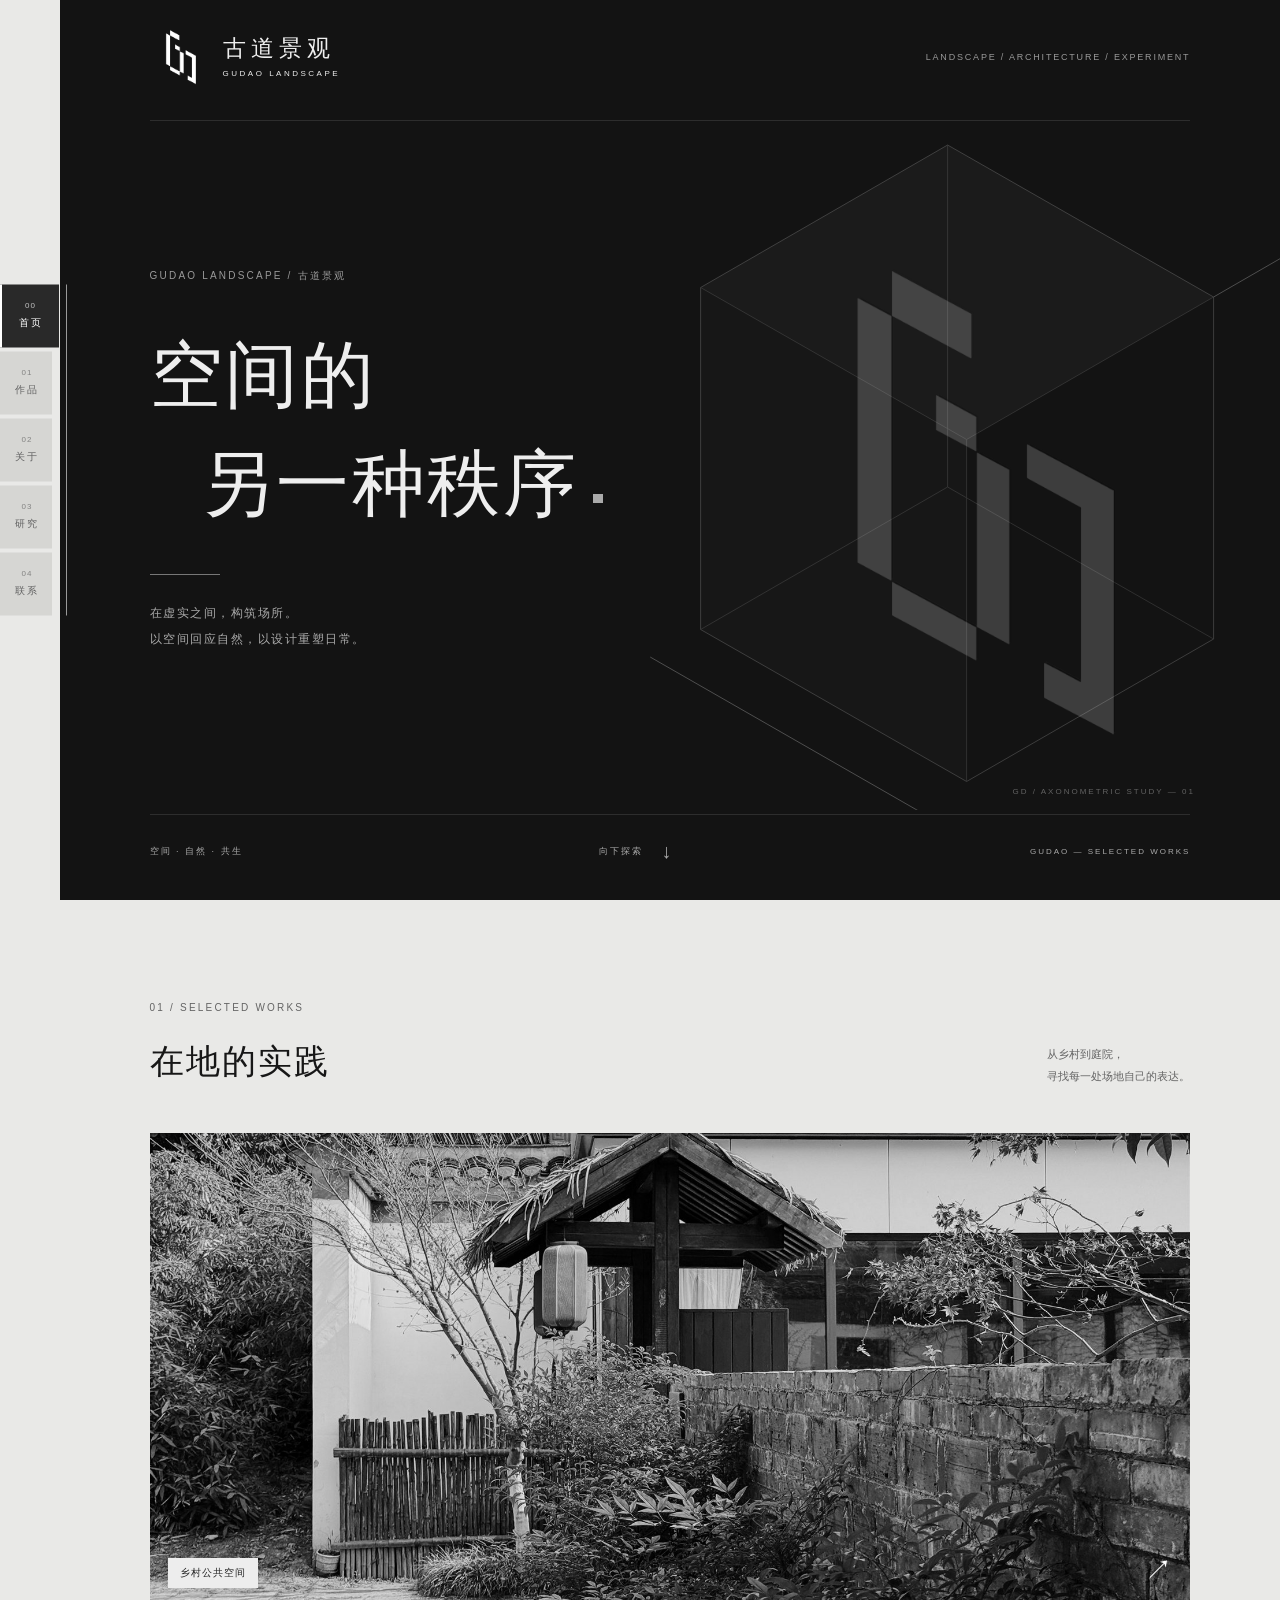
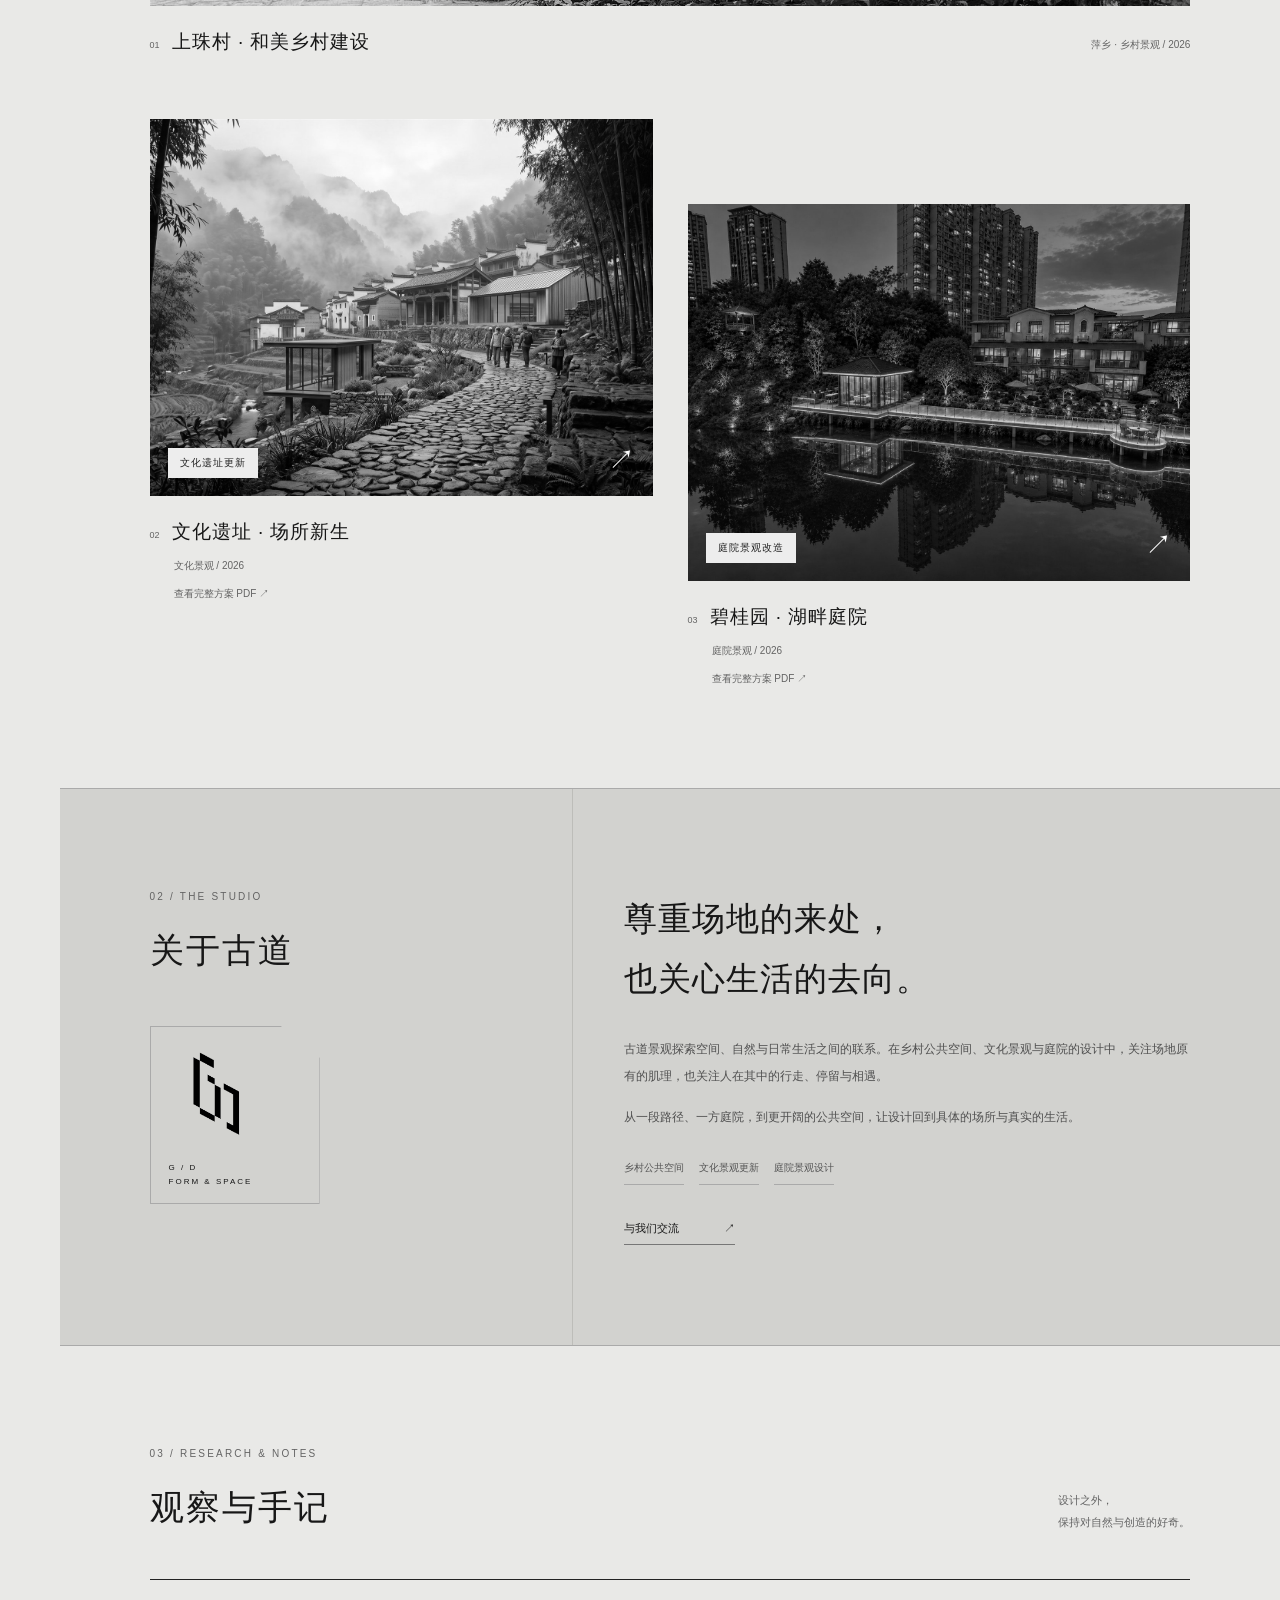
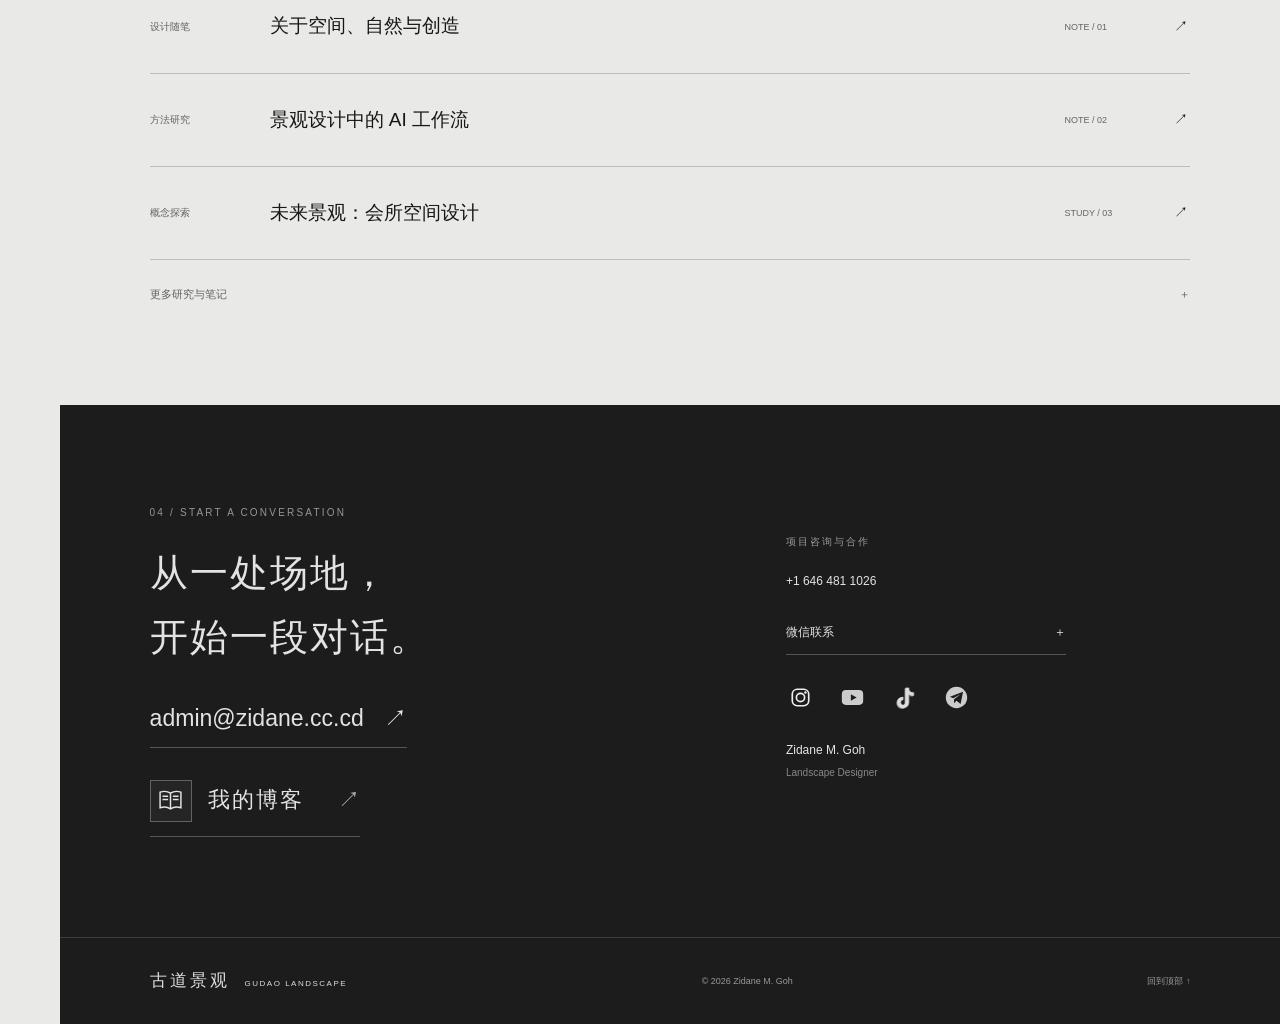
==== commit 6676443e: "主页添加博客链接" ====
--- a/index.html
+++ b/index.html
@@ -1,49 +1,259 @@
 <!doctype html>
 <html lang="zh-CN">
-<head>
-<meta charset="utf-8"><meta name="viewport" content="width=device-width,initial-scale=1">
-<title>古道景观 · 空间的另一种秩序</title>
-<meta name="description" content="古道景观，探索空间、自然与日常生活的联系。乡村公共空间、文化景观与庭院设计。">
-<link rel="stylesheet" href="geometry.css">
-</head>
-<body>
-<a class="skip" href="#projects">跳转至项目</a>
-<header class="nav-shell"><div class="nav-wrap">
-<a class="brand-lockup" href="#top" aria-label="古道景观首页"><img class="brand-logo" src="assets/logo.png" width="68" height="68" alt="古道景观标志"><span class="wordmark"><span class="wordmark-cn">古道景观<span class="brand-dot">·</span></span><span class="wordmark-en">GUDAO LANDSCAPE</span></span></a>
-<span class="header-note">LANDSCAPE / ARCHITECTURE / EXPERIMENT</span>
-</div></header>
-<nav class="chapter-nav" aria-label="页面区块导航">
-<a class="chapter-tab" href="#top" aria-current="location" style="--chapter-color:#292929"><span class="chapter-number" aria-hidden="true">00</span><span>首页</span></a>
-<a class="chapter-tab" href="#projects" style="--chapter-color:#414141"><span class="chapter-number" aria-hidden="true">01</span><span>作品</span></a>
-<a class="chapter-tab" href="#studio" style="--chapter-color:#555555"><span class="chapter-number" aria-hidden="true">02</span><span>关于</span></a>
-<a class="chapter-tab" href="#journal" style="--chapter-color:#6c6c6c"><span class="chapter-number" aria-hidden="true">03</span><span>研究</span></a>
-<a class="chapter-tab" href="#contact" style="--chapter-color:#383838"><span class="chapter-number" aria-hidden="true">04</span><span>联系</span></a>
-<span class="chapter-progress" aria-hidden="true"><span></span></span>
-</nav>
-<main>
-<section class="hero" id="top" aria-labelledby="hero-title">
-<div class="hero-side" aria-hidden="true">LANDSCAPE &amp; EVERYDAY LIFE</div>
-<div class="geometry-field" aria-hidden="true"><svg viewBox="0 0 700 720" fill="none"><path d="M80 530L360 690L620 540V180L340 20L80 170Z" stroke="#5b5b5b" stroke-width=".8"/><path d="M80 170L360 330L620 180M360 330V690M80 530L340 380L620 540M340 20V380" stroke="#424242" stroke-width=".8"/><path d="M80 170L360 330V690L80 530Z" fill="#fff" opacity=".025"/><path d="M340 20L620 180L360 330L80 170Z" fill="#fff" opacity=".045"/><path d="M27 559L360 750M620 180L698 135" stroke="#777" stroke-width=".8"/></svg><img src="assets/logo.png" alt="" class="gd-monument"><span class="geometry-coordinate">GD / AXONOMETRIC STUDY — 01</span></div>
-<div class="hero-center"><p class="eyebrow hero-kicker">GUDAO LANDSCAPE / 古道景观</p><h1 id="hero-title">空间的<br><span>另一种秩序<span class="title-square" aria-hidden="true"></span></span></h1><div class="hero-rule" aria-hidden="true"></div><p class="hero-description">在虚实之间，构筑场所。<br>以空间回应自然，以设计重塑日常。</p></div>
-<div class="hero-bottom"><span>空间 · 自然 · 共生</span><a href="#projects">向下探索<span class="down-arrow" aria-hidden="true">↓</span></a><span class="hero-edition">GUDAO — SELECTED WORKS</span></div>
-</section>
-<section class="works section" id="projects" aria-labelledby="work-title">
-<div class="section-heading"><div><p class="eyebrow">01 / SELECTED WORKS</p><h2 id="work-title">在地的实践</h2></div><p class="section-aside">从乡村到庭院，<br>寻找每一处场地自己的表达。</p></div>
-<div class="work-grid">
-<a class="work-card work-card-feature" href="project01.html"><div class="work-image"><img src="assets/web-project01.jpg" width="1800" height="1350" alt="村落中的石墙、木构与植物形成的乡村空间" loading="lazy"><span class="image-label">乡村公共空间</span><span class="image-arrow" aria-hidden="true">↗</span></div><div class="work-caption"><div><span class="work-number">01</span><h3>上珠村 · 和美乡村建设</h3></div><p>萍乡 · 乡村景观 / 2026</p></div></a>
-<a class="work-card" href="assets/nankeng-kiln.pdf" target="_blank" rel="noopener"><div class="work-image"><img src="assets/web-project02.jpg" width="1500" height="818" alt="竹林、石径与山间聚落的文化景观方案" loading="lazy"><span class="image-label">文化遗址更新</span><span class="image-arrow" aria-hidden="true">↗</span></div><div class="work-caption"><div><span class="work-number">02</span><h3>文化遗址 · 场所新生</h3></div><p>文化景观 / 2026</p></div><span class="pdf-note">查看完整方案 PDF ↗</span></a>
-<a class="work-card work-card-offset" href="assets/biguiyuanluozong.pdf" target="_blank" rel="noopener"><div class="work-image"><img src="assets/web-project04.jpg" width="1448" height="1086" alt="湖畔庭院中的平台、灯光与水面倒影" loading="lazy"><span class="image-label">庭院景观改造</span><span class="image-arrow" aria-hidden="true">↗</span></div><div class="work-caption"><div><span class="work-number">03</span><h3>碧桂园 · 湖畔庭院</h3></div><p>庭院景观 / 2026</p></div><span class="pdf-note">查看完整方案 PDF ↗</span></a>
-</div>
-</section>
-<section class="studio section" id="studio" aria-labelledby="studio-title"><div class="studio-label"><p class="eyebrow">02 / THE STUDIO</p><h2 id="studio-title">关于古道</h2><div class="studio-symbol" aria-hidden="true"><img src="assets/logo.png" alt=""><span>G / D<br>FORM &amp; SPACE</span></div></div><div class="studio-content"><p class="studio-statement">尊重场地的来处，<br>也关心生活的去向。</p><p class="studio-copy">古道景观探索空间、自然与日常生活之间的联系。在乡村公共空间、文化景观与庭院的设计中，关注场地原有的肌理，也关注人在其中的行走、停留与相遇。</p><p class="studio-copy">从一段路径、一方庭院，到更开阔的公共空间，让设计回到具体的场所与真实的生活。</p><div class="practice-list"><span>乡村公共空间</span><span>文化景观更新</span><span>庭院景观设计</span></div><a class="text-link" href="mailto:admin@zidane.cc.cd">与我们交流 <span aria-hidden="true">↗</span></a></div></section>
-<section class="journal section" id="journal" aria-labelledby="journal-title"><div class="section-heading"><div><p class="eyebrow">03 / RESEARCH &amp; NOTES</p><h2 id="journal-title">观察与手记</h2></div><p class="section-aside">设计之外，<br>保持对自然与创造的好奇。</p></div><div class="journal-list"><a href="note03.html"><span class="journal-category">设计随笔</span><h3>关于空间、自然与创造</h3><span class="journal-index">NOTE / 01</span><span aria-hidden="true">↗</span></a><a href="note01.html"><span class="journal-category">方法研究</span><h3>景观设计中的 AI 工作流</h3><span class="journal-index">NOTE / 02</span><span aria-hidden="true">↗</span></a><a href="project03.html"><span class="journal-category">概念探索</span><h3>未来景观：会所空间设计</h3><span class="journal-index">STUDY / 03</span><span aria-hidden="true">↗</span></a></div><details class="more-notes"><summary>更多研究与笔记 <span aria-hidden="true">＋</span></summary><div><a href="lab01.html">AI 辅助景观生成探索 ↗</a><a href="lab02.html">Midjourney 空间灵感模型 ↗</a><a href="note02.html">我的数字创作笔记 ↗</a></div></details></section>
-<section class="contact section" id="contact" aria-labelledby="contact-title"><div><p class="eyebrow">04 / START A CONVERSATION</p><h2 id="contact-title">从一处场地，<br>开始一段对话。</h2><a class="contact-email" href="mailto:admin@zidane.cc.cd">admin@zidane.cc.cd <span aria-hidden="true">↗</span></a></div><div class="contact-details"><p class="contact-caption">项目咨询与合作</p><a href="tel:+16464811026">+1 646 481 1026</a><details class="wechat"><summary>微信联系 <span aria-hidden="true">＋</span></summary><div><img src="assets/wechat.jpg" width="160" height="160" loading="lazy" alt="微信联系二维码"><p>扫码添加微信，交流项目需求</p></div></details><div class="social-matrix" aria-label="社交平台">
-<button type="button" class="social-icon instagram" data-social="Instagram" aria-label="Instagram（账号链接待设置）" title="Instagram · 账号链接待设置"><svg viewBox="0 0 28 28" aria-hidden="true"><rect x="4" y="4" width="20" height="20" rx="6" fill="none" stroke="currentColor" stroke-width="2"/><circle cx="14" cy="14" r="5" fill="none" stroke="currentColor" stroke-width="2"/><circle cx="20" cy="8" r="1.5" fill="currentColor"/></svg></button>
-<button type="button" class="social-icon youtube" data-social="YouTube" aria-label="YouTube（账号链接待设置）" title="YouTube · 账号链接待设置"><svg viewBox="0 0 28 28" aria-hidden="true"><rect x="1" y="5" width="26" height="18" rx="5" fill="currentColor"/><path d="M12 10L19 14L12 18Z" fill="white"/></svg></button>
-<button type="button" class="social-icon tiktok" data-social="TikTok" aria-label="TikTok（账号链接待设置）" title="TikTok · 账号链接待设置"><svg viewBox="0 0 28 28" aria-hidden="true"><defs><path id="music-note" d="M15 2h4c0 4 2 6 6 6v4c-2 0-4-1-6-2v10a7 7 0 1 1-7-7v4a3 3 0 1 0 3 3Z"/></defs><use href="#music-note" fill="#25f4ee" transform="translate(-1 1)"/><use href="#music-note" fill="#fe2c55" transform="translate(1 0)"/><use href="#music-note" fill="#101715"/></svg></button>
-<button type="button" class="social-icon telegram" data-social="Telegram" aria-label="Telegram（账号链接待设置）" title="Telegram · 账号链接待设置"><svg viewBox="0 0 28 28" aria-hidden="true"><circle cx="14" cy="14" r="13" fill="currentColor"/><path d="M6 13L22 7L19 22L14 18L11 21L11 16L19 10L10 15Z" fill="white"/></svg></button>
-</div><p class="social-status" role="status"></p><p class="contact-signature">Zidane M. Goh<br><span>Landscape Designer</span></p></div></section>
-</main>
-<footer><a class="footer-brand" href="#top">古道景观<span>GUDAO LANDSCAPE</span></a><span>© 2026 Zidane M. Goh</span><a href="#top">回到顶部 ↑</a></footer>
-<script src="geometry.js"></script>
-</body></html>
+    <head>
+        <meta charset="utf-8">
+        <meta name="viewport" content="width=device-width,initial-scale=1">
+        <title>古道景观 · 空间的另一种秩序</title>
+        <meta name="description" content="古道景观，探索空间、自然与日常生活的联系。乡村公共空间、文化景观与庭院设计。">
+        <link rel="stylesheet" href="geometry.css">
+    </head>
+    <body>
+        <a class="skip" href="#projects">跳转至项目</a>
+
+        <!-- 顶部品牌标识 -->
+        <header class="nav-shell">
+            <div class="nav-wrap">
+                <a class="brand-lockup" href="#top" aria-label="古道景观首页">
+                    <img class="brand-logo" src="assets/logo.png" width="68" height="68" alt="古道景观标志">
+                    <span class="wordmark"><span class="wordmark-cn">古道景观<span class="brand-dot">·</span></span><span class="wordmark-en">GUDAO LANDSCAPE</span></span>
+                </a>
+                <span class="header-note">LANDSCAPE / ARCHITECTURE / EXPERIMENT</span>
+            </div>
+        </header>
+
+        <!-- 左侧固定导航与阅读进度 -->
+        <nav class="chapter-nav" aria-label="页面区块导航">
+            <a class="chapter-tab" href="#top" aria-current="location" style="--chapter-color:#292929">
+                <span class="chapter-number" aria-hidden="true">00</span>
+                <span>首页</span>
+            </a>
+            <a class="chapter-tab" href="#projects" style="--chapter-color:#414141"><span class="chapter-number" aria-hidden="true">01</span><span>作品</span></a>
+            <a class="chapter-tab" href="#studio" style="--chapter-color:#555555"><span class="chapter-number" aria-hidden="true">02</span><span>关于</span></a>
+            <a class="chapter-tab" href="#journal" style="--chapter-color:#6c6c6c"><span class="chapter-number" aria-hidden="true">03</span><span>研究</span></a>
+            <a class="chapter-tab" href="#contact" style="--chapter-color:#383838"><span class="chapter-number" aria-hidden="true">04</span><span>联系</span></a>
+            <span class="chapter-progress" aria-hidden="true"><span></span></span>
+        </nav>
+
+        <!-- 页面主要内容 -->
+        <main>
+
+            <!-- 首页：GD 几何构图 -->
+            <section class="hero" id="top" aria-labelledby="hero-title">
+                <div class="hero-side" aria-hidden="true">LANDSCAPE &amp; EVERYDAY LIFE</div>
+                <div class="geometry-field" aria-hidden="true">
+                    <svg viewBox="0 0 700 720" fill="none">
+                        <path d="M80 530L360 690L620 540V180L340 20L80 170Z" stroke="#5b5b5b" stroke-width=".8"/>
+                        <path d="M80 170L360 330L620 180M360 330V690M80 530L340 380L620 540M340 20V380" stroke="#424242" stroke-width=".8"/>
+                        <path d="M80 170L360 330V690L80 530Z" fill="#fff" opacity=".025"/>
+                        <path d="M340 20L620 180L360 330L80 170Z" fill="#fff" opacity=".045"/>
+                        <path d="M27 559L360 750M620 180L698 135" stroke="#777" stroke-width=".8"/>
+                    </svg>
+                    <img src="assets/logo.png" alt="" class="gd-monument">
+                    <span class="geometry-coordinate">GD / AXONOMETRIC STUDY — 01</span>
+                </div>
+                <div class="hero-center">
+                    <p class="eyebrow hero-kicker">GUDAO LANDSCAPE / 古道景观</p>
+                    <h1 id="hero-title">空间的<br><span>另一种秩序<span class="title-square" aria-hidden="true"></span></span></h1>
+                    <div class="hero-rule" aria-hidden="true"></div>
+                    <p class="hero-description">在虚实之间，构筑场所。<br>以空间回应自然，以设计重塑日常。</p>
+                </div>
+                <div class="hero-bottom">
+                    <span>空间 · 自然 · 共生</span>
+                    <a href="#projects">向下探索<span class="down-arrow" aria-hidden="true">↓</span></a>
+                    <span class="hero-edition">GUDAO — SELECTED WORKS</span>
+                </div>
+            </section>
+
+            <!-- 精选作品 -->
+            <section class="works section" id="projects" aria-labelledby="work-title">
+                <div class="section-heading">
+                    <div>
+                        <p class="eyebrow">01 / SELECTED WORKS</p>
+                        <h2 id="work-title">在地的实践</h2>
+                    </div>
+                    <p class="section-aside">从乡村到庭院，<br>寻找每一处场地自己的表达。</p>
+                </div>
+                <div class="work-grid">
+                    <a class="work-card work-card-feature" href="project01.html">
+                        <div class="work-image">
+                            <img src="assets/web-project01.jpg" width="1800" height="1350" alt="村落中的石墙、木构与植物形成的乡村空间" loading="lazy">
+                            <span class="image-label">乡村公共空间</span>
+                            <span class="image-arrow" aria-hidden="true">↗</span>
+                        </div>
+                        <div class="work-caption">
+                            <div>
+                                <span class="work-number">01</span>
+                                <h3>上珠村 · 和美乡村建设</h3>
+                            </div>
+                            <p>萍乡 · 乡村景观 / 2026</p>
+                        </div>
+                    </a>
+                    <a class="work-card" href="assets/nankeng-kiln.pdf" target="_blank" rel="noopener">
+                        <div class="work-image">
+                            <img src="assets/web-project02.jpg" width="1500" height="818" alt="竹林、石径与山间聚落的文化景观方案" loading="lazy">
+                            <span class="image-label">文化遗址更新</span>
+                            <span class="image-arrow" aria-hidden="true">↗</span>
+                        </div>
+                        <div class="work-caption">
+                            <div>
+                                <span class="work-number">02</span>
+                                <h3>文化遗址 · 场所新生</h3>
+                            </div>
+                            <p>文化景观 / 2026</p>
+                        </div>
+                        <span class="pdf-note">查看完整方案 PDF ↗</span>
+                    </a>
+                    <a class="work-card work-card-offset" href="assets/biguiyuanluozong.pdf" target="_blank" rel="noopener">
+                        <div class="work-image">
+                            <img src="assets/web-project04.jpg" width="1448" height="1086" alt="湖畔庭院中的平台、灯光与水面倒影" loading="lazy">
+                            <span class="image-label">庭院景观改造</span>
+                            <span class="image-arrow" aria-hidden="true">↗</span>
+                        </div>
+                        <div class="work-caption">
+                            <div>
+                                <span class="work-number">03</span>
+                                <h3>碧桂园 · 湖畔庭院</h3>
+                            </div>
+                            <p>庭院景观 / 2026</p>
+                        </div>
+                        <span class="pdf-note">查看完整方案 PDF ↗</span>
+                    </a>
+                </div>
+            </section>
+
+            <!-- 关于古道 -->
+            <section class="studio section" id="studio" aria-labelledby="studio-title">
+                <div class="studio-label">
+                    <p class="eyebrow">02 / THE STUDIO</p>
+                    <h2 id="studio-title">关于古道</h2>
+                    <div class="studio-symbol" aria-hidden="true">
+                        <img src="assets/logo.png" alt="">
+                        <span>G / D<br>FORM &amp; SPACE</span>
+                    </div>
+                </div>
+                <div class="studio-content">
+                    <p class="studio-statement">尊重场地的来处，<br>也关心生活的去向。</p>
+                    <p class="studio-copy">古道景观探索空间、自然与日常生活之间的联系。在乡村公共空间、文化景观与庭院的设计中，关注场地原有的肌理，也关注人在其中的行走、停留与相遇。</p>
+                    <p class="studio-copy">从一段路径、一方庭院，到更开阔的公共空间，让设计回到具体的场所与真实的生活。</p>
+                    <div class="practice-list"><span>乡村公共空间</span><span>文化景观更新</span><span>庭院景观设计</span></div>
+                    <a class="text-link" href="mailto:admin@zidane.cc.cd">与我们交流 <span aria-hidden="true">↗</span></a>
+                </div>
+            </section>
+
+            <!-- 观察与手记 -->
+            <section class="journal section" id="journal" aria-labelledby="journal-title">
+                <div class="section-heading">
+                    <div>
+                        <p class="eyebrow">03 / RESEARCH &amp; NOTES</p>
+                        <h2 id="journal-title">观察与手记</h2>
+                    </div>
+                    <p class="section-aside">设计之外，<br>保持对自然与创造的好奇。</p>
+                </div>
+                <div class="journal-list">
+                    <a href="note03.html">
+                        <span class="journal-category">设计随笔</span>
+                        <h3>关于空间、自然与创造</h3>
+                        <span class="journal-index">NOTE / 01</span>
+                        <span aria-hidden="true">↗</span>
+                    </a>
+                    <a href="note01.html">
+                        <span class="journal-category">方法研究</span>
+                        <h3>景观设计中的 AI 工作流</h3>
+                        <span class="journal-index">NOTE / 02</span>
+                        <span aria-hidden="true">↗</span>
+                    </a>
+                    <a href="project03.html">
+                        <span class="journal-category">概念探索</span>
+                        <h3>未来景观：会所空间设计</h3>
+                        <span class="journal-index">STUDY / 03</span>
+                        <span aria-hidden="true">↗</span>
+                    </a>
+                </div>
+                <details class="more-notes">
+                    <summary>更多研究与笔记 <span aria-hidden="true">＋</span></summary>
+                    <div>
+                        <a href="lab01.html">AI 辅助景观生成探索 ↗</a>
+                        <a href="lab02.html">Midjourney 空间灵感模型 ↗</a>
+                        <a href="note02.html">我的数字创作笔记 ↗</a>
+                    </div>
+                </details>
+            </section>
+
+            <!-- 联系与合作（邮箱位于本区块） -->
+            <section class="contact section" id="contact" aria-labelledby="contact-title">
+                <div>
+                    <p class="eyebrow">04 / START A CONVERSATION</p>
+                    <h2 id="contact-title">从一处场地，<br>开始一段对话。</h2>
+                    <a class="contact-email" href="mailto:admin@zidane.cc.cd">admin@zidane.cc.cd <span aria-hidden="true">↗</span></a>
+<div class="contact-blog">
+                        <a href="https://zidane.us.ci/"
+                           target="_blank"
+                           rel="noopener noreferrer">
+                            <span class="blog-icon" aria-hidden="true">
+                                <svg viewBox="0 0 24 24" fill="none" stroke="currentColor"
+                                     stroke-width="1.4" stroke-linecap="square" stroke-linejoin="miter">
+                                    <path d="M12 5v15M12 5C9 3 5 3 2 4v15c3-1 7-1 10 1 3-2 7-2 10-1V4c-3-1-7-1-10 1Z"/>
+                                    <path d="M5 8h4M5 11h4M15 8h4M15 11h4"/>
+                                </svg>
+                            </span>
+                            <span class="blog-label">我的博客</span>
+                            <span class="blog-arrow" aria-hidden="true">↗</span>
+                        </a>
+                    </div>
+                </div>
+                <div class="contact-details">
+                    <p class="contact-caption">项目咨询与合作</p>
+                    <a href="tel:+16464811026">+1 646 481 1026</a>
+                    <details class="wechat">
+                        <summary>微信联系 <span aria-hidden="true">＋</span></summary>
+                        <div>
+                            <img src="assets/wechat.jpg" width="160" height="160" loading="lazy" alt="微信联系二维码">
+                            <p>扫码添加微信，交流项目需求</p>
+                        </div>
+                    </details>
+                    <div class="social-matrix" aria-label="社交平台">
+                        <button type="button" class="social-icon instagram" data-social="Instagram" aria-label="Instagram（账号链接待设置）" title="Instagram · 账号链接待设置">
+                            <svg viewBox="0 0 28 28" aria-hidden="true">
+                                <rect x="4" y="4" width="20" height="20" rx="6" fill="none" stroke="currentColor" stroke-width="2"/>
+                                <circle cx="14" cy="14" r="5" fill="none" stroke="currentColor" stroke-width="2"/>
+                                <circle cx="20" cy="8" r="1.5" fill="currentColor"/>
+                            </svg>
+                        </button>
+                        <button type="button" class="social-icon youtube" data-social="YouTube" aria-label="YouTube（账号链接待设置）" title="YouTube · 账号链接待设置">
+                            <svg viewBox="0 0 28 28" aria-hidden="true">
+                                <rect x="1" y="5" width="26" height="18" rx="5" fill="currentColor"/>
+                                <path d="M12 10L19 14L12 18Z" fill="white"/>
+                            </svg>
+                        </button>
+                        <button type="button" class="social-icon tiktok" data-social="TikTok" aria-label="TikTok（账号链接待设置）" title="TikTok · 账号链接待设置">
+                            <svg viewBox="0 0 28 28" aria-hidden="true">
+                                <defs>
+                                    <path id="music-note" d="M15 2h4c0 4 2 6 6 6v4c-2 0-4-1-6-2v10a7 7 0 1 1-7-7v4a3 3 0 1 0 3 3Z"/>
+                                </defs>
+                                <use href="#music-note" fill="#25f4ee" transform="translate(-1 1)"/>
+                                <use href="#music-note" fill="#fe2c55" transform="translate(1 0)"/>
+                                <use href="#music-note" fill="#101715"/>
+                            </svg>
+                        </button>
+                        <button type="button" class="social-icon telegram" data-social="Telegram" aria-label="Telegram（账号链接待设置）" title="Telegram · 账号链接待设置">
+                            <svg viewBox="0 0 28 28" aria-hidden="true">
+                                <circle cx="14" cy="14" r="13" fill="currentColor"/>
+                                <path d="M6 13L22 7L19 22L14 18L11 21L11 16L19 10L10 15Z" fill="white"/>
+                            </svg>
+                        </button>
+                    </div>
+                    <p class="social-status" role="status"></p>
+                    <p class="contact-signature">Zidane M. Goh<br><span>Landscape Designer</span></p>
+                </div>
+            </section>
+        </main>
+
+        <!-- 页脚 -->
+        <footer>
+            <a class="footer-brand" href="#top">古道景观<span>GUDAO LANDSCAPE</span></a>
+            <span>© 2026 Zidane M. Goh</span>
+            <a href="#top">回到顶部 ↑</a>
+        </footer>
+        <script src="geometry.js"></script>
+    </body>
+</html>
--- a/geometry.css
+++ b/geometry.css
@@ -1,10 +1,88 @@
-@charset "UTF-8";
-:root{--paper:#e9e9e7;--ink:#171717;--muted:#646464;--line:#bdbdb9;--sans:"Microsoft YaHei","PingFang SC",Arial,sans-serif;--edge:7vw}
-*{box-sizing:border-box}html{scroll-behavior:smooth;scroll-padding-top:35px}body{margin:0;padding-left:60px;background:var(--paper);color:var(--ink);font:14px/1.8 var(--sans);-webkit-font-smoothing:antialiased}a{color:inherit;text-decoration:none}img{display:block;max-width:100%}button,summary{font:inherit}a:focus-visible,button:focus-visible,summary:focus-visible{outline:2px solid #888;outline-offset:5px}::selection{background:#888;color:#fff}.skip{position:fixed;top:-80px;left:70px;padding:10px;background:white;z-index:50}.skip:focus{top:10px}.nav-shell{position:absolute;top:0;left:60px;right:0;z-index:5;color:#eee}.nav-wrap{padding:26px var(--edge);display:flex;align-items:center;justify-content:space-between;gap:25px}.brand-lockup{display:flex;align-items:center;gap:11px}.brand-logo{width:62px;height:62px;object-fit:contain;filter:invert(1)}.wordmark{display:flex;flex-direction:column}.wordmark-cn{font-size:23px;font-weight:400;letter-spacing:5px;line-height:1.5}.brand-dot{display:none}.wordmark-en{font:8px/2.2 Arial;letter-spacing:2.5px}.header-note{font:9px Arial;letter-spacing:1.8px;color:#999}.hero{position:relative;height:100svh;min-height:760px;max-height:1180px;background:#131313;color:#eee;overflow:hidden;display:flex;align-items:center;padding:150px var(--edge) 130px}.hero::after{content:"";position:absolute;inset:120px var(--edge) 85px;border-top:1px solid #ffffff1c;border-bottom:1px solid #ffffff1c;pointer-events:none}.hero-side{display:none}.hero-center{position:relative;z-index:2;width:75%;pointer-events:none}.eyebrow{font:10px/1.6 Arial,var(--sans);letter-spacing:2.2px;color:var(--muted);margin:0 0 20px}.hero-kicker{color:#999;margin-bottom:36px}.hero h1{font-size:clamp(44px,5.7vw,88px);font-weight:300;letter-spacing:.035em;line-height:1.5;margin:0;white-space:nowrap}.hero h1>span{padding-left:.7em}.title-square{display:inline-block;width:.13em;height:.13em;background:#aaa;margin:0 0 .08em .2em;vertical-align:baseline}.hero-rule{height:1px;width:70px;background:#777;margin:35px 0 25px}.hero-description{color:#aaa;font-size:12px;letter-spacing:1.5px;line-height:2.2;margin:0}.geometry-field{position:absolute;right:-4%;top:14%;height:76%;width:61%;max-width:780px;pointer-events:none;opacity:.78}.geometry-field svg{position:absolute;width:100%;height:100%;object-fit:contain}.gd-monument{position:absolute;inset:15% 10% 5% 18%;width:72%;height:80%;object-fit:contain;filter:invert(1);opacity:.23}.geometry-coordinate{position:absolute;right:18%;bottom:2%;font:8px Arial;letter-spacing:2px;color:#777}.hero-bottom{position:absolute;left:var(--edge);right:var(--edge);bottom:31px;display:flex;justify-content:space-between;align-items:center;color:#aaa;font-size:9px;letter-spacing:2px}.hero-bottom>a{display:flex;gap:18px;align-items:center}.down-arrow{font-size:20px}.hero-edition{font:8px Arial;letter-spacing:2px}.section{padding:100px var(--edge);max-width:1700px;margin:auto}.section-heading{display:flex;justify-content:space-between;align-items:flex-end;gap:30px;margin-bottom:46px}.section h2{font-size:34px;line-height:1.5;font-weight:400;letter-spacing:2px;margin:0}.section-aside{font-size:11px;line-height:2;color:var(--muted);margin:0}.work-grid{display:grid;grid-template-columns:1fr 1fr;gap:60px 35px}.work-card{min-width:0}.work-card-feature{grid-column:1/-1}.work-image{position:relative;overflow:hidden;aspect-ratio:4/3;background:#ccc}.work-image img{width:100%;height:100%;object-fit:cover;filter:grayscale(1);transition:transform .7s,filter .5s}.work-card:hover img{transform:scale(1.025);filter:grayscale(0)}.work-card-feature .work-image{aspect-ratio:2.2}.work-card-feature img{object-position:50% 60%}.image-label{position:absolute;left:18px;bottom:18px;font-size:10px;letter-spacing:1px;padding:6px 12px;background:#ededed;color:#222}.image-arrow{position:absolute;right:18px;bottom:18px;color:#fff;font:27px Arial}.work-caption{display:flex;justify-content:space-between;align-items:baseline;gap:20px;margin-top:19px}.work-caption>div{display:flex;gap:12px;align-items:baseline}.work-caption h3{font-size:19px;font-weight:400;letter-spacing:1px;margin:0}.work-number{font:9px Arial;color:var(--muted)}.work-caption p{font-size:10px;color:var(--muted);margin:0;white-space:nowrap}.work-card:not(.work-card-feature) .work-caption{display:block}.work-card:not(.work-card-feature) .work-caption p{margin:7px 0 0 24px}.pdf-note{display:block;font-size:10px;color:var(--muted);margin:10px 0 0 24px}.work-card-offset{padding-top:85px}.studio{display:grid;grid-template-columns:1fr 1.4fr;gap:70px;background:#d2d2cf;border-top:1px solid #aaa;border-bottom:1px solid #aaa;position:relative}.studio::before{content:"";position:absolute;left:42%;top:0;bottom:0;width:1px;background:#bdbdb9}.studio-symbol{margin-top:50px;width:170px;border:1px solid #aaa;position:relative;padding:14px 18px;clip-path:polygon(0 0,77% 0,100% 18%,100% 100%,0 100%)}.studio-symbol img{width:95px;height:105px;object-fit:contain}.studio-symbol span{display:block;font:8px/1.8 Arial;letter-spacing:2px;margin-top:15px}.studio-statement{font-size:clamp(23px,2.6vw,38px);font-weight:300;letter-spacing:1px;line-height:1.8;margin:0 0 28px}.studio-copy{font-size:12px;line-height:2.2;color:#505050;margin:0 0 15px;max-width:580px}.practice-list{display:flex;gap:15px;flex-wrap:wrap;font-size:10px;color:#555;margin:28px 0}.practice-list span{border-bottom:1px solid #aaa;padding-bottom:7px}.text-link{display:inline-flex;gap:45px;align-items:center;border-bottom:1px solid #777;font-size:11px;padding:6px 0}.journal-list{border-top:1px solid #222}.journal-list>a{display:grid;grid-template-columns:100px 1fr 90px 16px;gap:20px;align-items:center;border-bottom:1px solid var(--line);padding:29px 0;transition:background .2s}.journal-list>a:hover{background:#ddd}.journal-category{font-size:10px;color:var(--muted)}.journal-list h3{font-size:19px;font-weight:400;margin:0}.journal-index{font:9px Arial;color:var(--muted)}summary{cursor:pointer;list-style:none}summary::-webkit-details-marker{display:none}.more-notes{margin-top:25px;font-size:11px;color:var(--muted)}.more-notes summary{display:flex;justify-content:space-between}.more-notes>div{display:flex;flex-wrap:wrap;gap:25px;padding:25px 0}.contact{background:#1c1c1c;color:#e3e3e3;display:grid;grid-template-columns:1.4fr 1fr;gap:70px;position:relative}.contact .eyebrow{color:#969696}.contact h2{font-size:38px;font-weight:300;line-height:1.7}.contact-email{display:inline-block;margin-top:30px;padding-bottom:10px;border-bottom:1px solid #555;font:clamp(16px,1.8vw,25px)/1.6 Arial}.contact-email span{margin-left:14px}.contact-details{padding-top:28px;font-size:12px}.contact-caption{font-size:10px;color:#999;letter-spacing:2px;margin:0 0 20px}.wechat{max-width:280px;margin-top:20px}.wechat summary{display:flex;justify-content:space-between;border-bottom:1px solid #555;padding:10px 0}.wechat>div{padding-top:16px}.wechat p{font-size:10px;color:#aaa}.social-matrix{display:flex;gap:23px;margin-top:28px;filter:grayscale(1)}.social-icon{width:29px;height:29px;background:transparent;border:0;padding:3px;cursor:pointer;filter:brightness(0) invert(.85);transition:transform .2s}.social-icon:hover{transform:translateY(-3px)}.social-icon svg{width:100%;height:100%;display:block}.instagram{color:#eee}.youtube,.telegram{color:#bbb}.social-status{font-size:10px;color:#aaa}.social-status:empty{display:none}.contact-signature{font-size:12px;margin-top:28px}.contact-signature span{font:10px Arial;color:#888}footer{padding:28px var(--edge);background:#1c1c1c;color:#999;border-top:1px solid #3d3d3d;display:flex;align-items:center;justify-content:space-between;gap:20px;font-size:9px}.footer-brand{font-size:17px;letter-spacing:3px;color:#ddd}.footer-brand span{font:8px Arial;letter-spacing:1.5px;margin-left:15px}.chapter-nav{position:fixed;left:0;top:50%;transform:translateY(-50%);z-index:30;display:flex;flex-direction:column;gap:4px;padding-right:8px;--active-color:#333;--reading-progress:0}.chapter-tab{width:52px;min-height:63px;display:flex;flex-direction:column;align-items:center;justify-content:center;gap:4px;background:#d6d6d3;color:#616161;border-left:2px solid transparent;font-size:10px;letter-spacing:2px;transition:background .2s,width .2s}.chapter-number{font:8px Arial;letter-spacing:1px;color:inherit;opacity:.7}.chapter-tab:hover{background:#bdbdbb;color:#111}.chapter-tab[aria-current="location"]{background:var(--chapter-color);color:#fff;width:59px;border-left-color:#fff}.chapter-progress{position:absolute;right:0;top:0;bottom:0;width:1px;background:#999}.chapter-progress>span{display:block;width:100%;height:100%;background:#eee;transform-origin:top;transform:scaleY(var(--reading-progress))}
-@media(max-width:1000px){.header-note{max-width:145px;line-height:1.7;font-size:8px}.hero-center{width:90%}.hero h1{font-size:clamp(40px,6.2vw,65px)}.studio{gap:45px}.journal-list>a{grid-template-columns:80px 1fr 70px 15px;gap:10px}.journal-index{font-size:8px}.contact{gap:35px}.work-caption h3{font-size:17px}}
-@media(max-width:760px){.studio{grid-template-columns:1fr;gap:35px}.studio::before{display:none}.studio-label{position:relative}.studio-symbol{position:absolute;right:0;top:0;margin:0;padding:7px;width:60px;clip-path:none}.studio-symbol img{width:44px;height:54px}.studio-symbol span{display:none}.studio-statement{font-size:28px}.contact{grid-template-columns:1fr;gap:20px}.contact-details{padding:0}.journal-list>a{grid-template-columns:1fr 15px;gap:6px}.journal-category{grid-column:1;grid-row:1}.journal-list h3{grid-column:1;grid-row:2}.journal-index{display:none}.journal-list>a>span:last-child{grid-column:2;grid-row:1/3}.hero h1{font-size:clamp(34px,6.4vw,49px)}.geometry-field{width:80%;right:-20%;opacity:.58}.hero-edition{display:none}.wordmark-cn{font-size:20px}.header-note{font-size:7px}.work-caption{display:block}.work-caption p{margin-top:7px}.footer-brand span{display:none}}
-@media(max-width:600px){:root{--edge:6vw}body{padding-left:39px}.nav-shell{left:39px}.nav-wrap{padding-top:20px;gap:10px}.brand-logo{width:46px;height:46px}.brand-lockup{gap:4px}.wordmark-cn{font-size:18px;letter-spacing:2px}.wordmark-en{font-size:6px;letter-spacing:1.3px}.header-note{display:none}.chapter-nav{gap:4px;padding-right:5px}.chapter-tab{width:33px;min-height:55px;font-size:9px;letter-spacing:1px}.chapter-tab[aria-current="location"]{width:38px}.chapter-number{font-size:7px}.hero{min-height:670px;max-height:960px;padding-top:145px;padding-bottom:150px}.hero::after{inset:97px var(--edge) 74px}.hero-center{width:100%}.hero h1{font-size:clamp(28px,7.8vw,45px);letter-spacing:0;line-height:1.7}.hero h1>span{padding-left:.35em}.hero-kicker{font-size:7px;letter-spacing:1.4px;margin-bottom:26px}.hero-description{font-size:10px;letter-spacing:1px}.hero-rule{margin:27px 0 22px;width:45px}.geometry-field{top:20%;height:55%;width:100%;right:-26%;opacity:.5}.geometry-coordinate{display:none}.hero-bottom{font-size:8px;letter-spacing:1px;bottom:27px}.section{padding-top:65px;padding-bottom:65px}.section-heading{gap:15px;margin-bottom:30px}.section h2{font-size:26px}.eyebrow{font-size:8px;letter-spacing:1.5px}.section-aside{font-size:9px;max-width:45%}.work-grid{grid-template-columns:1fr;gap:38px}.work-card-feature{grid-column:auto}.work-card-feature .work-image{aspect-ratio:4/3}.work-card-offset{padding-top:0}.work-caption h3{font-size:17px}.work-caption p{font-size:9px}.work-caption{margin-top:14px}.image-label{font-size:9px;left:12px;bottom:12px}.studio-statement{font-size:25px}.studio-copy{font-size:11px}.journal-list h3{font-size:17px}.journal-list>a{padding:22px 0}.more-notes>div{flex-direction:column;gap:15px}.contact h2{font-size:29px}.contact-email{font-size:clamp(13px,3.8vw,18px)}footer{flex-wrap:wrap;gap:17px}.footer-brand{flex-basis:100%;font-size:17px}footer>a:last-child{margin-left:auto}}
-@media(prefers-reduced-motion:reduce){html{scroll-behavior:auto}*{transition:none!important}}
+@charset "UTF-8";
+:root{--paper:#e9e9e7;--ink:#171717;--muted:#646464;--line:#bdbdb9;--sans:"Microsoft YaHei","PingFang SC",Arial,sans-serif;--edge:7vw}
+*{box-sizing:border-box}html{scroll-behavior:smooth;scroll-padding-top:35px}body{margin:0;padding-left:60px;background:var(--paper);color:var(--ink);font:14px/1.8 var(--sans);-webkit-font-smoothing:antialiased}a{color:inherit;text-decoration:none}img{display:block;max-width:100%}button,summary{font:inherit}a:focus-visible,button:focus-visible,summary:focus-visible{outline:2px solid #888;outline-offset:5px}::selection{background:#888;color:#fff}.skip{position:fixed;top:-80px;left:70px;padding:10px;background:white;z-index:50}.skip:focus{top:10px}.nav-shell{position:absolute;top:0;left:60px;right:0;z-index:5;color:#eee}.nav-wrap{padding:26px var(--edge);display:flex;align-items:center;justify-content:space-between;gap:25px}.brand-lockup{display:flex;align-items:center;gap:11px}.brand-logo{width:62px;height:62px;object-fit:contain;filter:invert(1)}.wordmark{display:flex;flex-direction:column}.wordmark-cn{font-size:23px;font-weight:400;letter-spacing:5px;line-height:1.5}.brand-dot{display:none}.wordmark-en{font:8px/2.2 Arial;letter-spacing:2.5px}.header-note{font:9px Arial;letter-spacing:1.8px;color:#999}.hero{position:relative;height:100svh;min-height:760px;max-height:1180px;background:#131313;color:#eee;overflow:hidden;display:flex;align-items:center;padding:150px var(--edge) 130px}.hero::after{content:"";position:absolute;inset:120px var(--edge) 85px;border-top:1px solid #ffffff1c;border-bottom:1px solid #ffffff1c;pointer-events:none}.hero-side{display:none}.hero-center{position:relative;z-index:2;width:75%;pointer-events:none}.eyebrow{font:10px/1.6 Arial,var(--sans);letter-spacing:2.2px;color:var(--muted);margin:0 0 20px}.hero-kicker{color:#999;margin-bottom:36px}.hero h1{font-size:clamp(44px,5.7vw,88px);font-weight:300;letter-spacing:.035em;line-height:1.5;margin:0;white-space:nowrap}.hero h1>span{padding-left:.7em}.title-square{display:inline-block;width:.13em;height:.13em;background:#aaa;margin:0 0 .08em .2em;vertical-align:baseline}.hero-rule{height:1px;width:70px;background:#777;margin:35px 0 25px}.hero-description{color:#aaa;font-size:12px;letter-spacing:1.5px;line-height:2.2;margin:0}.geometry-field{position:absolute;right:-4%;top:14%;height:76%;width:61%;max-width:780px;pointer-events:none;opacity:.78}.geometry-field svg{position:absolute;width:100%;height:100%;object-fit:contain}.gd-monument{position:absolute;inset:15% 10% 5% 18%;width:72%;height:80%;object-fit:contain;filter:invert(1);opacity:.23}.geometry-coordinate{position:absolute;right:18%;bottom:2%;font:8px Arial;letter-spacing:2px;color:#777}.hero-bottom{position:absolute;left:var(--edge);right:var(--edge);bottom:31px;display:flex;justify-content:space-between;align-items:center;color:#aaa;font-size:9px;letter-spacing:2px}.hero-bottom>a{display:flex;gap:18px;align-items:center}.down-arrow{font-size:20px}.hero-edition{font:8px Arial;letter-spacing:2px}.section{padding:100px var(--edge);max-width:1700px;margin:auto}.section-heading{display:flex;justify-content:space-between;align-items:flex-end;gap:30px;margin-bottom:46px}.section h2{font-size:34px;line-height:1.5;font-weight:400;letter-spacing:2px;margin:0}.section-aside{font-size:11px;line-height:2;color:var(--muted);margin:0}.work-grid{display:grid;grid-template-columns:1fr 1fr;gap:60px 35px}.work-card{min-width:0}.work-card-feature{grid-column:1/-1}.work-image{position:relative;overflow:hidden;aspect-ratio:4/3;background:#ccc}.work-image img{width:100%;height:100%;object-fit:cover;filter:grayscale(1);transition:transform .7s,filter .5s}.work-card:hover img{transform:scale(1.025);filter:grayscale(0)}.work-card-feature .work-image{aspect-ratio:2.2}.work-card-feature img{object-position:50% 60%}.image-label{position:absolute;left:18px;bottom:18px;font-size:10px;letter-spacing:1px;padding:6px 12px;background:#ededed;color:#222}.image-arrow{position:absolute;right:18px;bottom:18px;color:#fff;font:27px Arial}.work-caption{display:flex;justify-content:space-between;align-items:baseline;gap:20px;margin-top:19px}.work-caption>div{display:flex;gap:12px;align-items:baseline}.work-caption h3{font-size:19px;font-weight:400;letter-spacing:1px;margin:0}.work-number{font:9px Arial;color:var(--muted)}.work-caption p{font-size:10px;color:var(--muted);margin:0;white-space:nowrap}.work-card:not(.work-card-feature) .work-caption{display:block}.work-card:not(.work-card-feature) .work-caption p{margin:7px 0 0 24px}.pdf-note{display:block;font-size:10px;color:var(--muted);margin:10px 0 0 24px}.work-card-offset{padding-top:85px}.studio{display:grid;grid-template-columns:1fr 1.4fr;gap:70px;background:#d2d2cf;border-top:1px solid #aaa;border-bottom:1px solid #aaa;position:relative}.studio::before{content:"";position:absolute;left:42%;top:0;bottom:0;width:1px;background:#bdbdb9}.studio-symbol{margin-top:50px;width:170px;border:1px solid #aaa;position:relative;padding:14px 18px;clip-path:polygon(0 0,77% 0,100% 18%,100% 100%,0 100%)}.studio-symbol img{width:95px;height:105px;object-fit:contain}.studio-symbol span{display:block;font:8px/1.8 Arial;letter-spacing:2px;margin-top:15px}.studio-statement{font-size:clamp(23px,2.6vw,38px);font-weight:300;letter-spacing:1px;line-height:1.8;margin:0 0 28px}.studio-copy{font-size:12px;line-height:2.2;color:#505050;margin:0 0 15px;max-width:580px}.practice-list{display:flex;gap:15px;flex-wrap:wrap;font-size:10px;color:#555;margin:28px 0}.practice-list span{border-bottom:1px solid #aaa;padding-bottom:7px}.text-link{display:inline-flex;gap:45px;align-items:center;border-bottom:1px solid #777;font-size:11px;padding:6px 0}.journal-list{border-top:1px solid #222}.journal-list>a{display:grid;grid-template-columns:100px 1fr 90px 16px;gap:20px;align-items:center;border-bottom:1px solid var(--line);padding:29px 0;transition:background .2s}.journal-list>a:hover{background:#ddd}.journal-category{font-size:10px;color:var(--muted)}.journal-list h3{font-size:19px;font-weight:400;margin:0}.journal-index{font:9px Arial;color:var(--muted)}summary{cursor:pointer;list-style:none}summary::-webkit-details-marker{display:none}.more-notes{margin-top:25px;font-size:11px;color:var(--muted)}.more-notes summary{display:flex;justify-content:space-between}.more-notes>div{display:flex;flex-wrap:wrap;gap:25px;padding:25px 0}.contact{background:#1c1c1c;color:#e3e3e3;display:grid;grid-template-columns:1.4fr 1fr;gap:70px;position:relative}.contact .eyebrow{color:#969696}.contact h2{font-size:38px;font-weight:300;line-height:1.7}.contact-email{display:inline-block;margin-top:30px;padding-bottom:10px;border-bottom:1px solid #555;font:clamp(16px,1.8vw,25px)/1.6 Arial}.contact-email span{margin-left:14px}.contact-details{padding-top:28px;font-size:12px}.contact-caption{font-size:10px;color:#999;letter-spacing:2px;margin:0 0 20px}.wechat{max-width:280px;margin-top:20px}.wechat summary{display:flex;justify-content:space-between;border-bottom:1px solid #555;padding:10px 0}.wechat>div{padding-top:16px}.wechat p{font-size:10px;color:#aaa}.social-matrix{display:flex;gap:23px;margin-top:28px;filter:grayscale(1)}.social-icon{width:29px;height:29px;background:transparent;border:0;padding:3px;cursor:pointer;filter:brightness(0) invert(.85);transition:transform .2s}.social-icon:hover{transform:translateY(-3px)}.social-icon svg{width:100%;height:100%;display:block}.instagram{color:#eee}.youtube,.telegram{color:#bbb}.social-status{font-size:10px;color:#aaa}.social-status:empty{display:none}.contact-signature{font-size:12px;margin-top:28px}.contact-signature span{font:10px Arial;color:#888}footer{padding:28px var(--edge);background:#1c1c1c;color:#999;border-top:1px solid #3d3d3d;display:flex;align-items:center;justify-content:space-between;gap:20px;font-size:9px}.footer-brand{font-size:17px;letter-spacing:3px;color:#ddd}.footer-brand span{font:8px Arial;letter-spacing:1.5px;margin-left:15px}.chapter-nav{position:fixed;left:0;top:50%;transform:translateY(-50%);z-index:30;display:flex;flex-direction:column;gap:4px;padding-right:8px;--active-color:#333;--reading-progress:0}.chapter-tab{width:52px;min-height:63px;display:flex;flex-direction:column;align-items:center;justify-content:center;gap:4px;background:#d6d6d3;color:#616161;border-left:2px solid transparent;font-size:10px;letter-spacing:2px;transition:background .2s,width .2s}.chapter-number{font:8px Arial;letter-spacing:1px;color:inherit;opacity:.7}.chapter-tab:hover{background:#bdbdbb;color:#111}.chapter-tab[aria-current="location"]{background:var(--chapter-color);color:#fff;width:59px;border-left-color:#fff}.chapter-progress{position:absolute;right:0;top:0;bottom:0;width:1px;background:#999}.chapter-progress>span{display:block;width:100%;height:100%;background:#eee;transform-origin:top;transform:scaleY(var(--reading-progress))}
+@media(max-width:1000px){.header-note{max-width:145px;line-height:1.7;font-size:8px}.hero-center{width:90%}.hero h1{font-size:clamp(40px,6.2vw,65px)}.studio{gap:45px}.journal-list>a{grid-template-columns:80px 1fr 70px 15px;gap:10px}.journal-index{font-size:8px}.contact{gap:35px}.work-caption h3{font-size:17px}}
+@media(max-width:760px){.studio{grid-template-columns:1fr;gap:35px}.studio::before{display:none}.studio-label{position:relative}.studio-symbol{position:absolute;right:0;top:0;margin:0;padding:7px;width:60px;clip-path:none}.studio-symbol img{width:44px;height:54px}.studio-symbol span{display:none}.studio-statement{font-size:28px}.contact{grid-template-columns:1fr;gap:20px}.contact-details{padding:0}.journal-list>a{grid-template-columns:1fr 15px;gap:6px}.journal-category{grid-column:1;grid-row:1}.journal-list h3{grid-column:1;grid-row:2}.journal-index{display:none}.journal-list>a>span:last-child{grid-column:2;grid-row:1/3}.hero h1{font-size:clamp(34px,6.4vw,49px)}.geometry-field{width:80%;right:-20%;opacity:.58}.hero-edition{display:none}.wordmark-cn{font-size:20px}.header-note{font-size:7px}.work-caption{display:block}.work-caption p{margin-top:7px}.footer-brand span{display:none}}
+@media(max-width:600px){:root{--edge:6vw}body{padding-left:39px}.nav-shell{left:39px}.nav-wrap{padding-top:20px;gap:10px}.brand-logo{width:46px;height:46px}.brand-lockup{gap:4px}.wordmark-cn{font-size:18px;letter-spacing:2px}.wordmark-en{font-size:6px;letter-spacing:1.3px}.header-note{display:none}.chapter-nav{gap:4px;padding-right:5px}.chapter-tab{width:33px;min-height:55px;font-size:9px;letter-spacing:1px}.chapter-tab[aria-current="location"]{width:38px}.chapter-number{font-size:7px}.hero{min-height:670px;max-height:960px;padding-top:145px;padding-bottom:150px}.hero::after{inset:97px var(--edge) 74px}.hero-center{width:100%}.hero h1{font-size:clamp(28px,7.8vw,45px);letter-spacing:0;line-height:1.7}.hero h1>span{padding-left:.35em}.hero-kicker{font-size:7px;letter-spacing:1.4px;margin-bottom:26px}.hero-description{font-size:10px;letter-spacing:1px}.hero-rule{margin:27px 0 22px;width:45px}.geometry-field{top:20%;height:55%;width:100%;right:-26%;opacity:.5}.geometry-coordinate{display:none}.hero-bottom{font-size:8px;letter-spacing:1px;bottom:27px}.section{padding-top:65px;padding-bottom:65px}.section-heading{gap:15px;margin-bottom:30px}.section h2{font-size:26px}.eyebrow{font-size:8px;letter-spacing:1.5px}.section-aside{font-size:9px;max-width:45%}.work-grid{grid-template-columns:1fr;gap:38px}.work-card-feature{grid-column:auto}.work-card-feature .work-image{aspect-ratio:4/3}.work-card-offset{padding-top:0}.work-caption h3{font-size:17px}.work-caption p{font-size:9px}.work-caption{margin-top:14px}.image-label{font-size:9px;left:12px;bottom:12px}.studio-statement{font-size:25px}.studio-copy{font-size:11px}.journal-list h3{font-size:17px}.journal-list>a{padding:22px 0}.more-notes>div{flex-direction:column;gap:15px}.contact h2{font-size:29px}.contact-email{font-size:clamp(13px,3.8vw,18px)}footer{flex-wrap:wrap;gap:17px}.footer-brand{flex-basis:100%;font-size:17px}footer>a:last-child{margin-left:auto}}
+@media(prefers-reduced-motion:reduce){html{scroll-behavior:auto}*{transition:none!important}}
 .social-icon{filter:none}.youtube svg rect,.telegram svg circle{fill:#ccc}.youtube svg path,.telegram svg path{fill:#1c1c1c}.tiktok svg use{fill:#888}.tiktok svg use:last-child{fill:#ddd}
-/* Match the footer to the contact panel, including on wide screens. */
+/* Match the footer to the contact panel, including on wide screens. */
 footer{width:100%;max-width:1700px;margin-inline:auto}
+
+
+/* 联系区：博客入口 */
+.contact-blog {
+    margin-top: 24px;
+}
+
+.contact-blog a {
+    display: inline-flex;
+    align-items: center;
+    gap: 16px;
+    min-height: 56px;
+    max-width: 100%;
+    padding: 8px 0 14px;
+    border-bottom: 1px solid #555;
+    color: #e3e3e3;
+    font-size: 22px;
+    line-height: 1.4;
+    text-decoration: none;
+    transition: color .2s, border-color .2s;
+}
+
+.blog-icon {
+    display: grid;
+    place-items: center;
+    width: 42px;
+    height: 42px;
+    flex-shrink: 0;
+    border: 1px solid #626262;
+    background: #252525;
+}
+
+.blog-icon svg {
+    display: block;
+    width: 25px;
+    height: 25px;
+}
+
+.blog-label {
+    letter-spacing: 2px;
+}
+
+.blog-arrow {
+    margin-left: 18px;
+    color: #aaa;
+    transition: transform .2s, color .2s;
+}
+
+.contact-blog a:hover {
+    color: #fff;
+    border-color: #aaa;
+}
+
+.contact-blog a:hover .blog-arrow {
+    color: #fff;
+    transform: translate(2px, -2px);
+}
+
+@media (max-width: 600px) {
+    .contact-blog a {
+        font-size: 19px;
+        gap: 12px;
+    }
+
+    .blog-icon {
+        width: 36px;
+        height: 36px;
+    }
+
+    .blog-icon svg {
+        width: 22px;
+        height: 22px;
+    }
+
+    .blog-arrow {
+        margin-left: 10px;
+    }
+}
